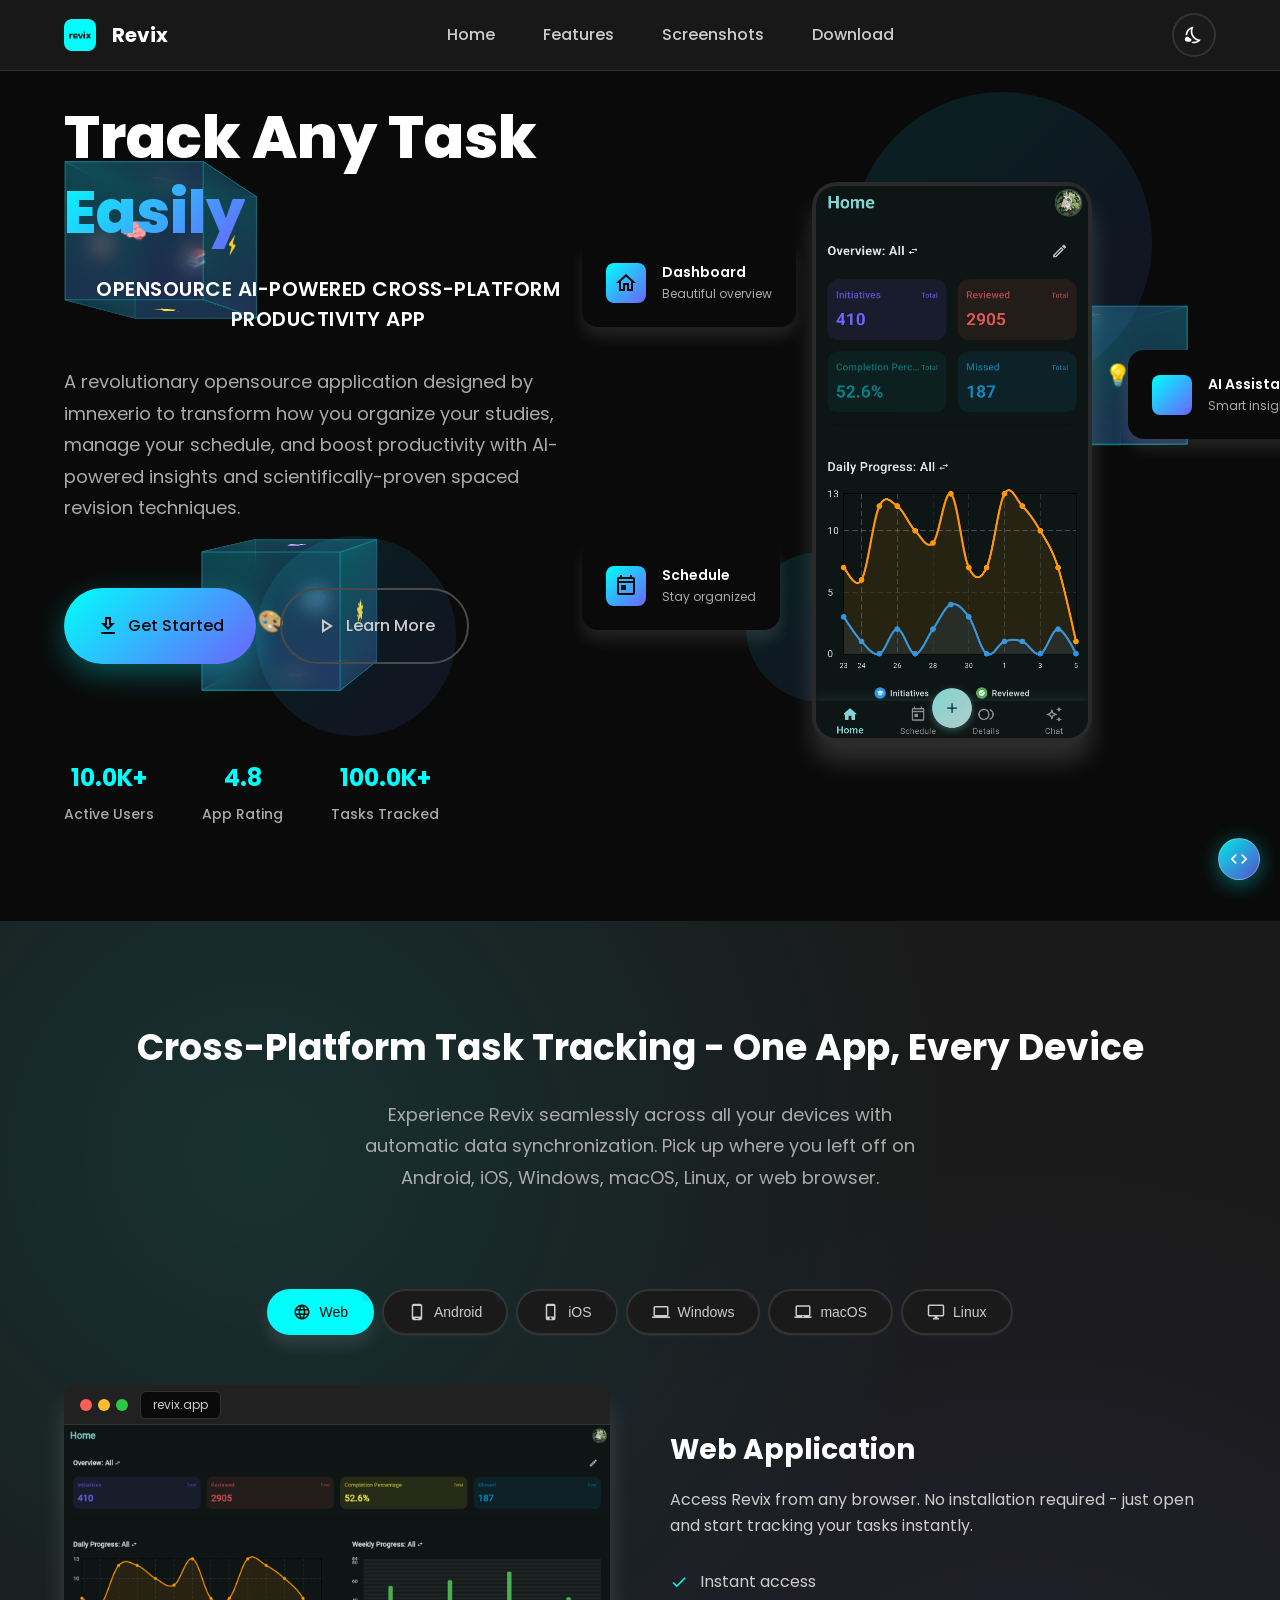
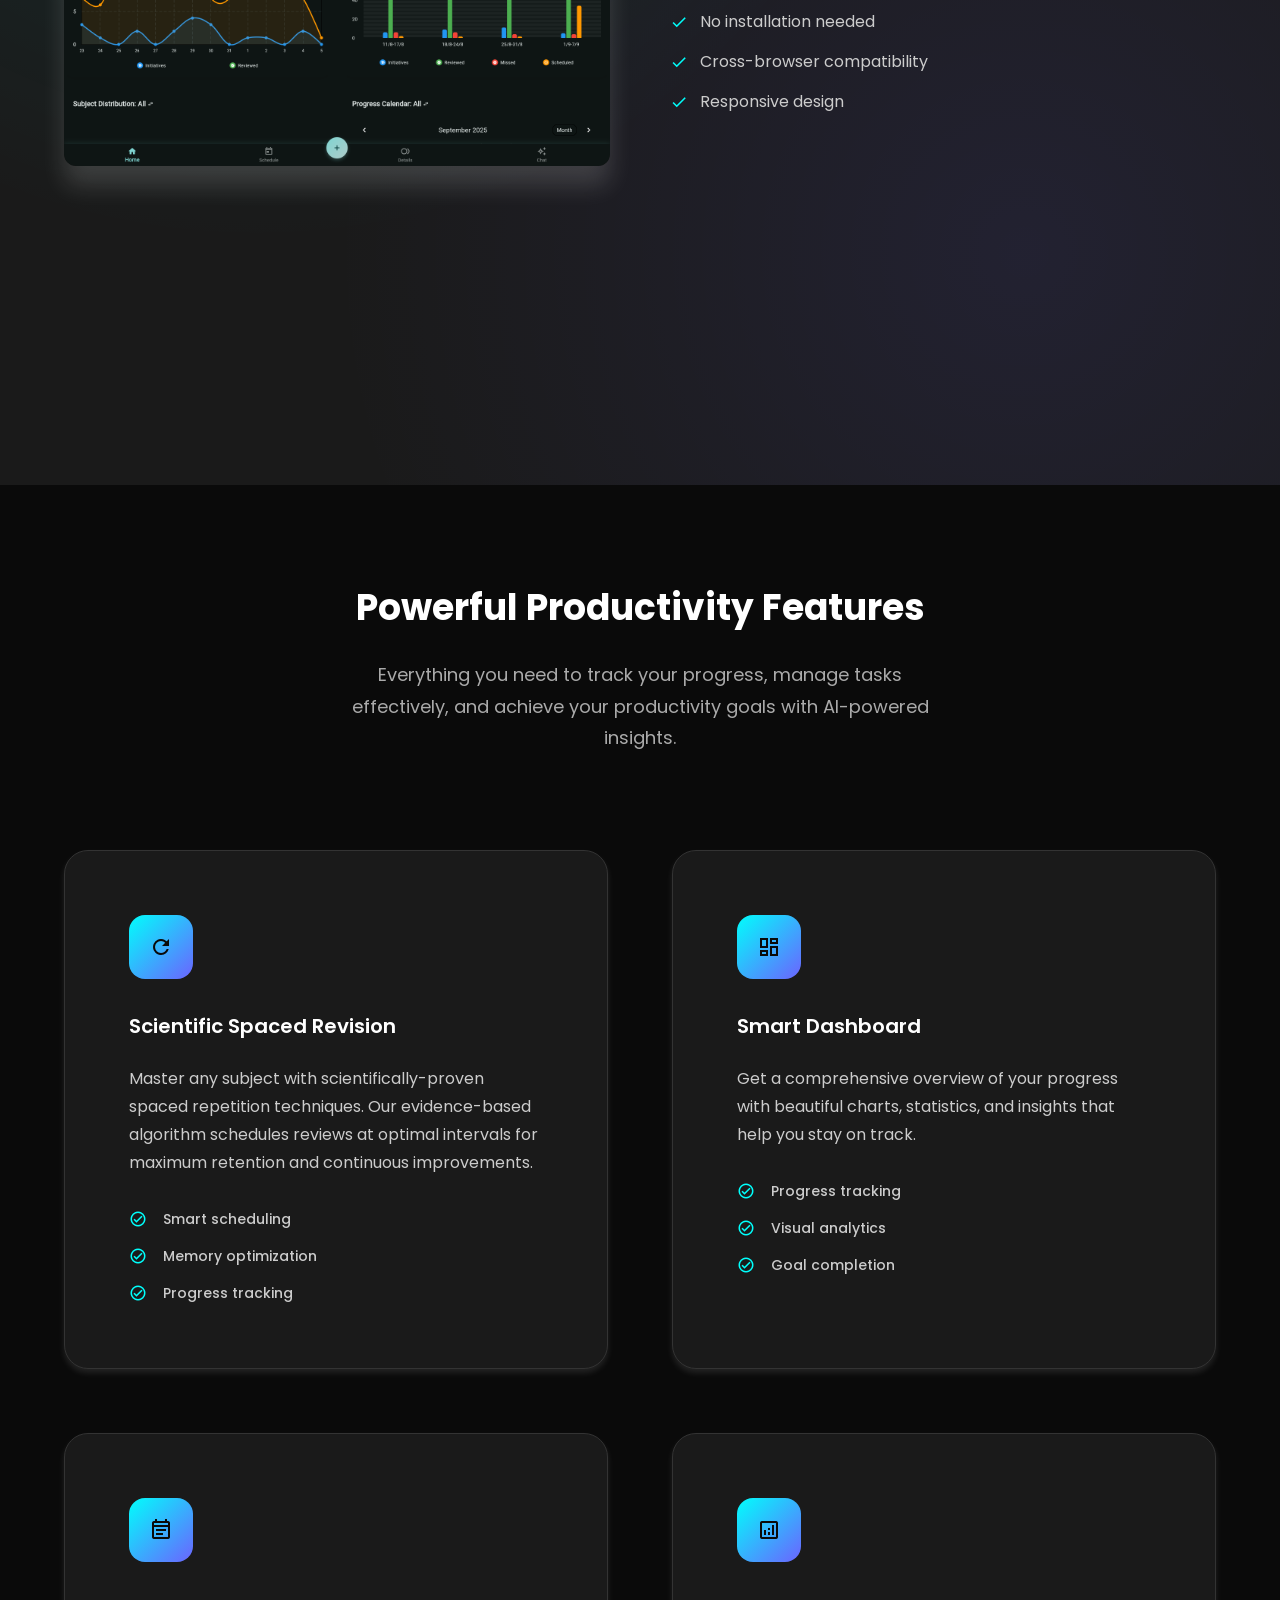
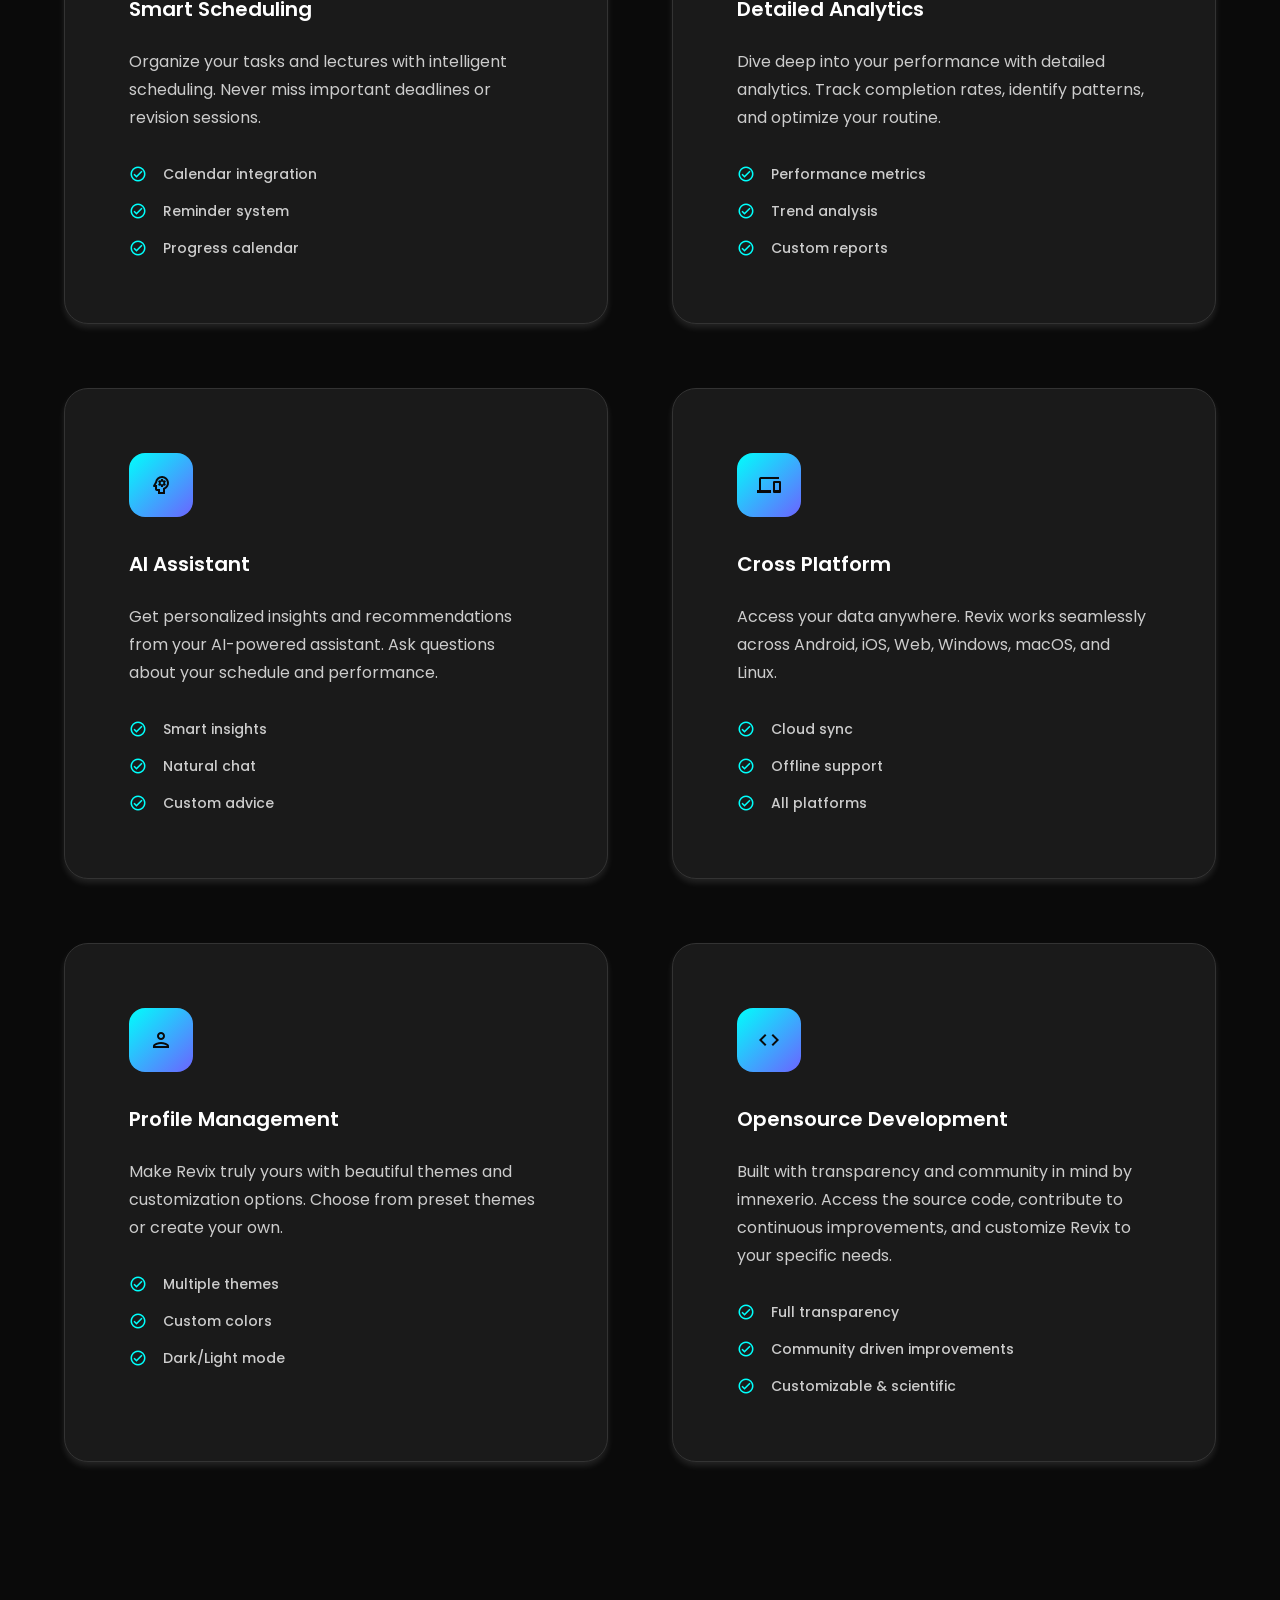
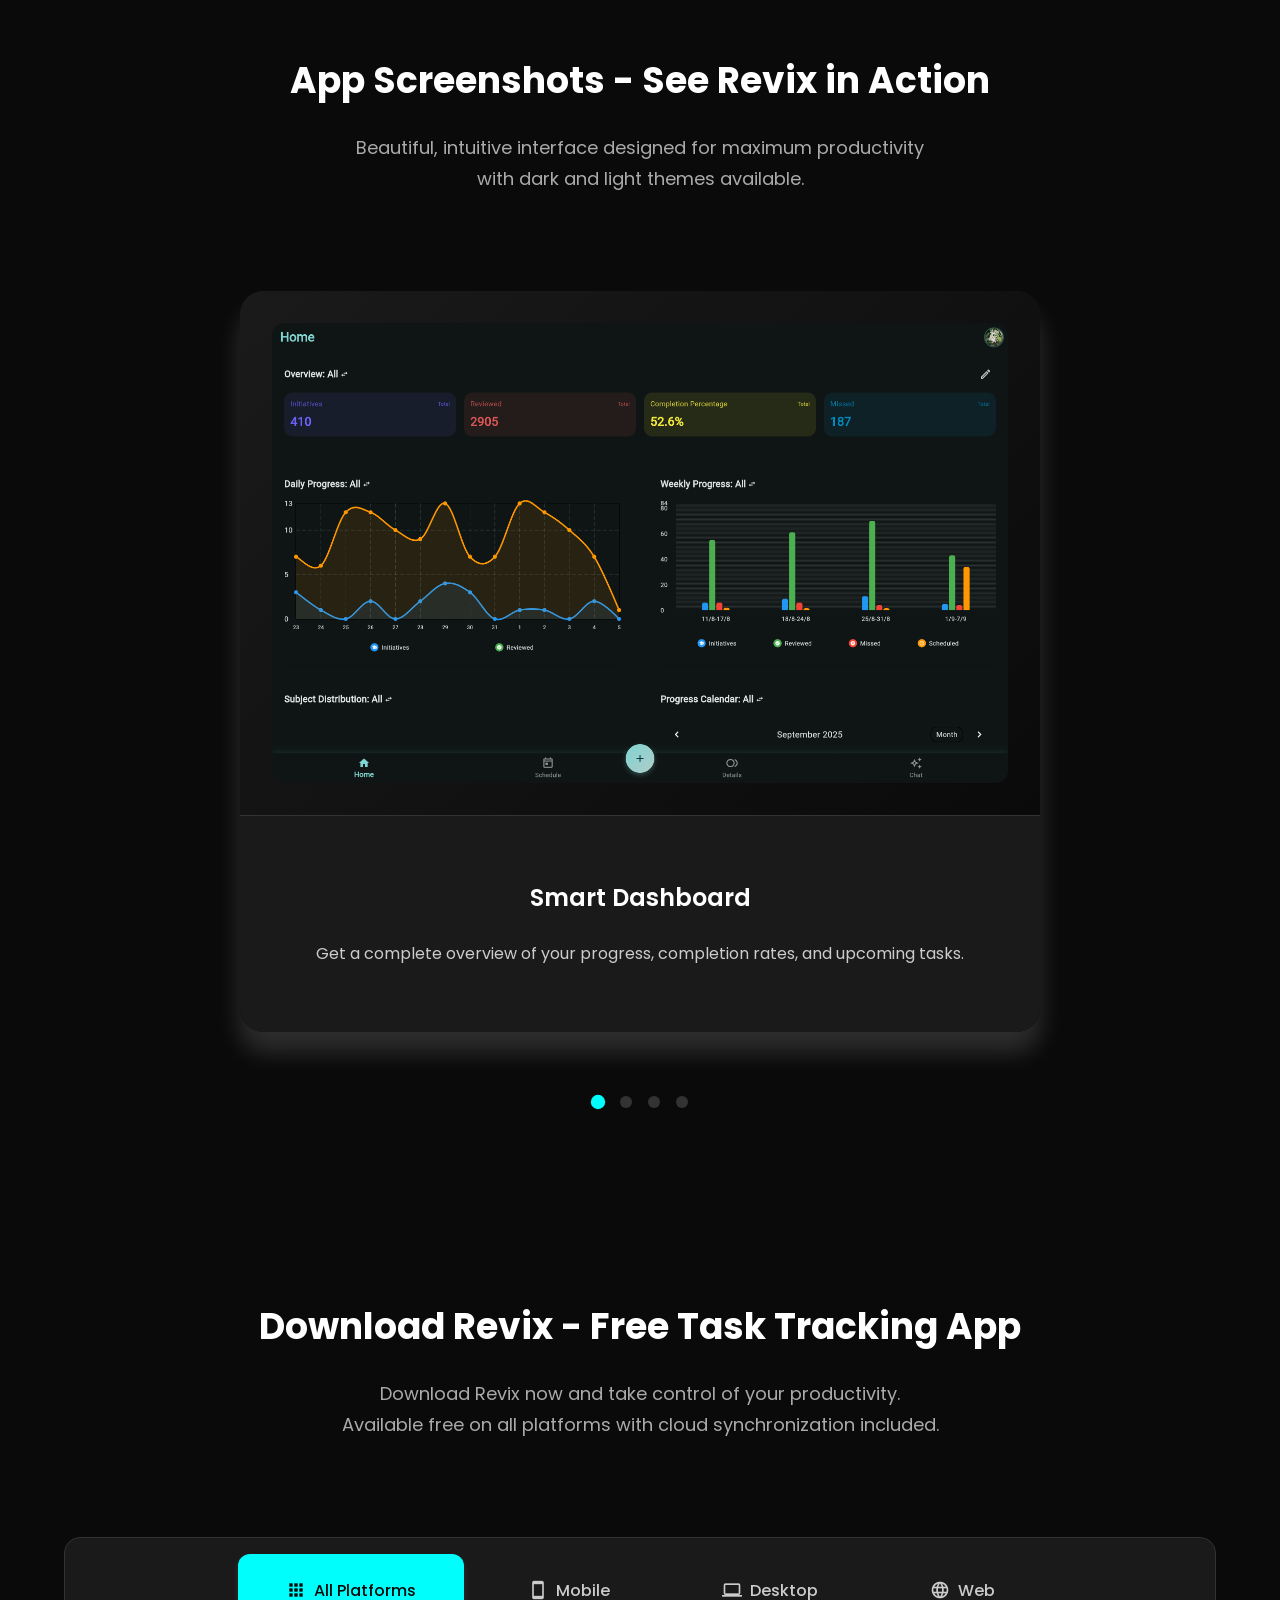
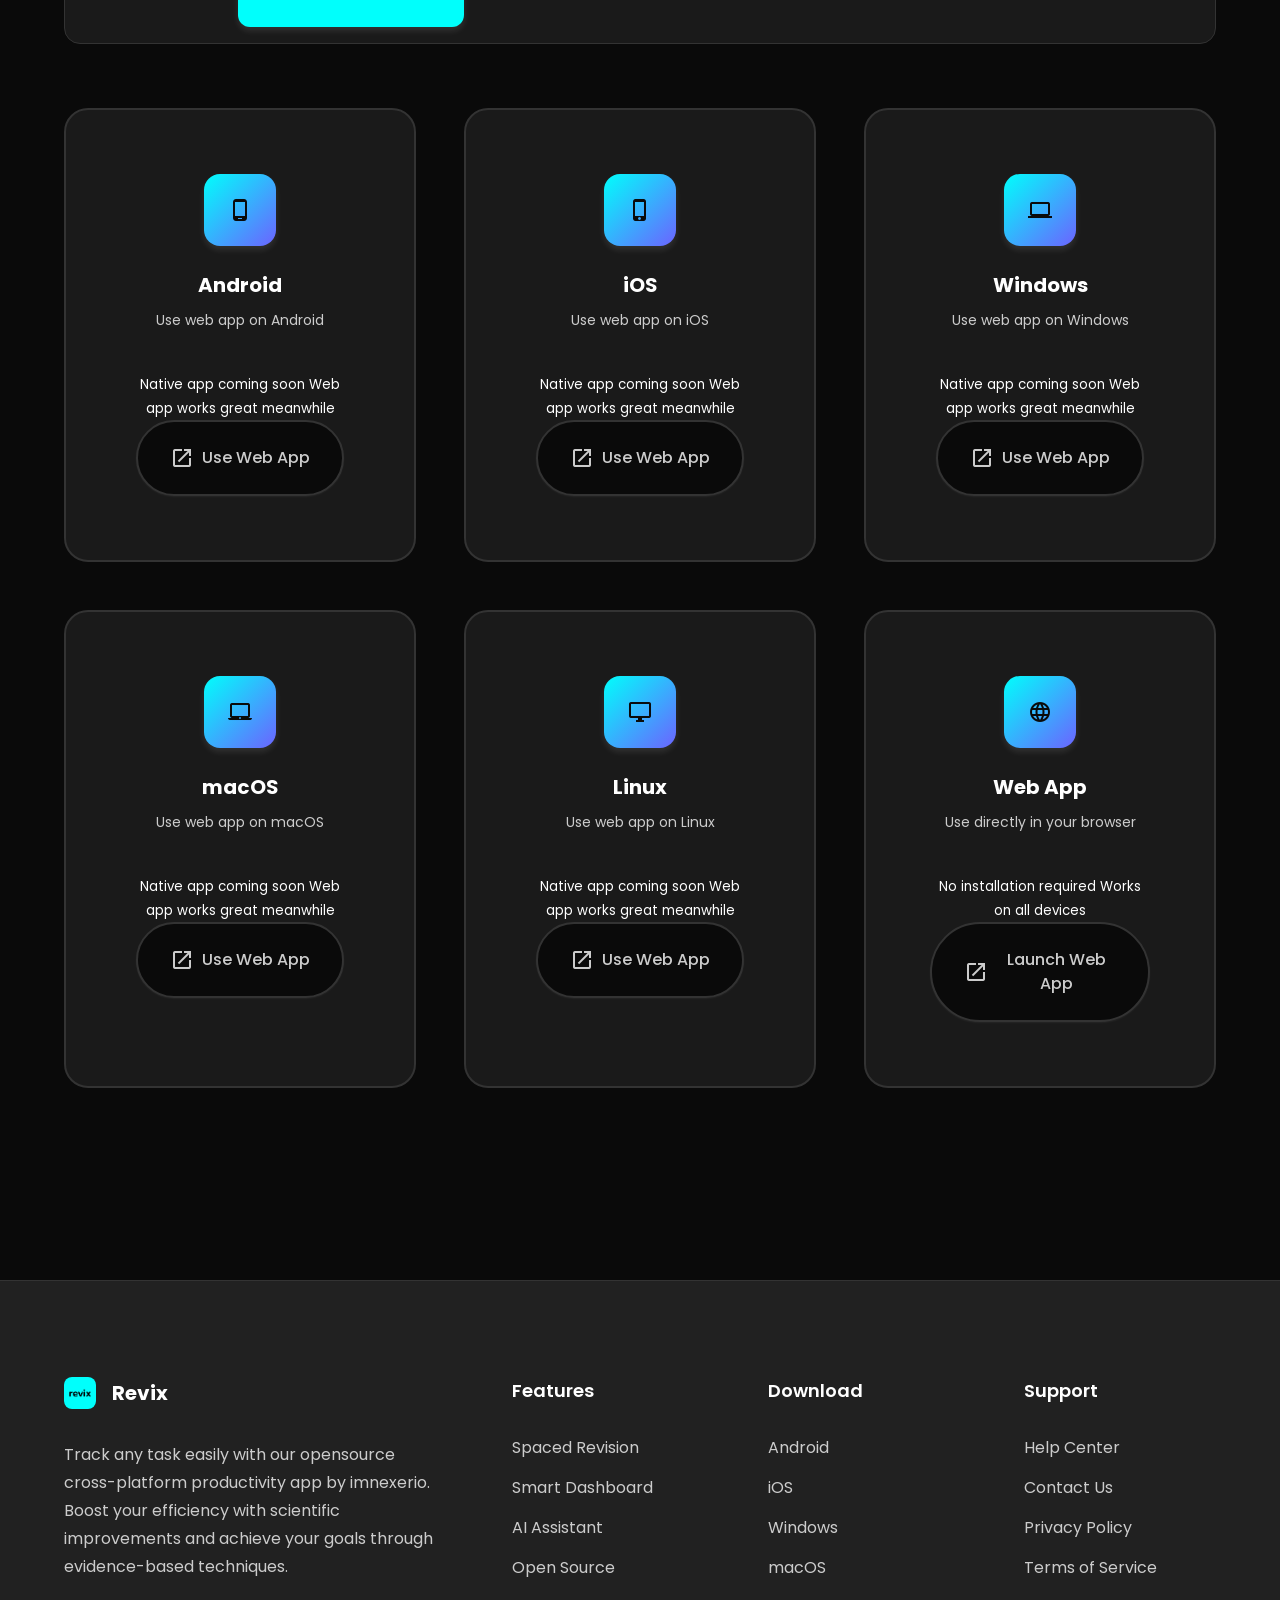
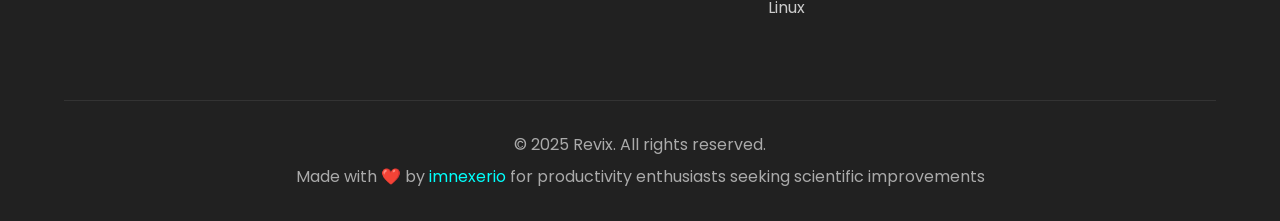
==== Marketing-Site/index.html @ 7c05eaa8 "adding Marketing site" ====
<!DOCTYPE html>
<html lang="en">
<head>
    <meta charset="UTF-8">
    <meta name="viewport" content="width=device-width, initial-scale=1.0">
    
    <!-- SEO Meta Tags -->
    <title>Revix - AI-Powered Task Tracking & Productivity App | Free Download</title>
    <meta name="description" content="Boost productivity with Revix - the ultimate opensource cross-platform task tracking app by imnexerio (Santosh). Features AI insights, scientific spaced revision, smart scheduling, and detailed analytics. Evidence-based improvements for enhanced learning and performance. Free download for Android, iOS, Windows, macOS & Linux.">
    <meta name="keywords" content="task tracker, productivity app, spaced repetition, AI assistant, study planner, schedule management, cross-platform, Android, iOS, Windows, macOS, Linux, free download, opensource, open source, imnexerio, santosh, improvements, scientific, evidence-based, research-backed, learning optimization, memory enhancement, study techniques, academic productivity, student tools, task organizer, habit tracker, goal tracking, performance analytics, data-driven insights">
    <meta name="author" content="imnexerio, Santosh">
    <meta name="robots" content="index, follow">
    <link rel="canonical" href="https://revix-website.web.app/">
    
    <!-- Open Graph / Facebook -->
    <meta property="og:type" content="website">
    <meta property="og:url" content="https://revix-website.web.app/">
    <meta property="og:title" content="Revix - Opensource AI-Powered Task Tracking by imnexerio">
    <meta property="og:description" content="Boost productivity with Revix - the ultimate opensource cross-platform task tracking app by Santosh (imnexerio). Features scientific spaced revision, AI insights, and evidence-based improvements for enhanced learning.">
    <meta property="og:image" content="https://revix-website.web.app/images/app-preview-light.png">
    <meta property="og:image:width" content="1200">
    <meta property="og:image:height" content="630">
    <meta property="og:site_name" content="Revix">
    
    <!-- Twitter -->
    <meta property="twitter:card" content="summary_large_image">
    <meta property="twitter:url" content="https://revix-website.web.app/">
    <meta property="twitter:title" content="Revix - Opensource AI-Powered Task Tracking by imnexerio">
    <meta property="twitter:description" content="Boost productivity with Revix - the ultimate opensource cross-platform task tracking app by Santosh (imnexerio). Features scientific spaced revision, AI insights, and evidence-based improvements for enhanced learning.">
    <meta property="twitter:image" content="https://revix-website.web.app/images/app-preview-light.png">
    <meta property="twitter:creator" content="@imnexerio">
    
    <!-- Additional SEO -->
    <meta name="theme-color" content="#6366f1">
    <meta name="application-name" content="Revix">
    <meta name="apple-mobile-web-app-title" content="Revix">
    <meta name="apple-mobile-web-app-capable" content="yes">
    <meta name="apple-mobile-web-app-status-bar-style" content="default">
    
    <!-- Structured Data (JSON-LD) -->
    <script type="application/ld+json">
    {
        "@context": "https://schema.org",
        "@type": "SoftwareApplication",
        "name": "Revix",
        "description": "Opensource AI-powered cross-platform task tracking and productivity app with scientific spaced revision, smart scheduling, and evidence-based improvements for enhanced learning and performance optimization.",
        "url": "https://revix-website.web.app/",
        "applicationCategory": "ProductivityApplication",
        "operatingSystem": ["Android", "iOS", "Windows", "macOS", "Linux", "Web"],
        "offers": {
            "@type": "Offer",
            "price": "0",
            "priceCurrency": "USD"
        },
        "creator": {
            "@type": "Person",
            "name": "Santosh (imnexerio)",
            "url": "https://github.com/imnexerio",
            "alternateName": ["imnexerio", "Santosh"]
        },
        "downloadUrl": "https://github.com/imnexerio/revix/releases",
        "codeRepository": "https://github.com/imnexerio/revix",
        "license": "https://github.com/imnexerio/revix/blob/main/LICENSE",
        "programmingLanguage": "Cross-platform",
        "featureList": [
            "Scientific Spaced Revision System",
            "AI-Powered Insights and Analytics", 
            "Smart Dashboard with Performance Tracking",
            "Intelligent Schedule Management",
            "Cross-Platform Synchronization",
            "Dark/Light Theme Support",
            "Detailed Performance Analytics",
            "Evidence-based Learning Improvements",
            "Research-backed Study Techniques",
            "Open Source Development"
        ],
        "screenshot": "https://revix-website.web.app/images/app-preview-light.png",
        "keywords": "opensource, task tracker, scientific spaced repetition, AI assistant, productivity improvements, evidence-based learning, imnexerio, santosh"
    }
    </script>
    
    <!-- Preload Critical Resources -->
    <link rel="preload" href="style.css" as="style">
    <link rel="preload" href="script.js" as="script">
    <link rel="preload" href="images/icon.png" as="image">
    <link rel="preload" href="images/app-preview-light.png" as="image">
    
    <!-- Fonts (Optimized) -->
    <link rel="preconnect" href="https://fonts.googleapis.com">
    <link rel="preconnect" href="https://fonts.gstatic.com" crossorigin>
    <link href="https://fonts.googleapis.com/css2?family=Poppins:wght@300;400;500;600;700;800&display=swap" rel="stylesheet">
    <link href="https://fonts.googleapis.com/icon?family=Material+Icons+Outlined&display=swap" rel="stylesheet">
    
    <!-- CSS -->
    <link rel="stylesheet" href="style.css">
    
    <!-- Favicons -->
    <link rel="icon" type="image/png" sizes="32x32" href="images/icon.png">
    <link rel="icon" type="image/png" sizes="16x16" href="images/icon.png">
    <link rel="apple-touch-icon" href="images/icon.png">
    <link rel="manifest" href="manifest.json">
</head>
<body>
    <!-- Navigation -->
    <nav class="navbar">
        <div class="nav-container">
            <div class="nav-logo">
                <img src="images/icon.png" alt="Revix App Logo - Task Tracking Software" class="logo-icon">
                <span class="logo-text">Revix</span>
            </div>
            
            <div class="nav-menu" id="nav-menu">
                <a href="#home" class="nav-link">Home</a>
                <a href="#features" class="nav-link">Features</a>
                <a href="#screenshots" class="nav-link">Screenshots</a>
                <a href="#download" class="nav-link">Download</a>
            </div>
            
            <div class="nav-actions">
                <button class="theme-toggle" id="theme-toggle" aria-label="Toggle theme">
                    <span class="material-icons-outlined theme-icon" id="theme-icon">wb_sunny</span>
                </button>
                
                <div class="nav-toggle" id="nav-toggle">
                    <span class="bar"></span>
                    <span class="bar"></span>
                    <span class="bar"></span>
                </div>
            </div>
        </div>
    </nav>

    <!-- 3D Animated Background -->
    <div class="animated-3d-background" id="animated-bg">
        <!-- 3D elements will be dynamically generated -->
    </div>

    <!-- Hero Section -->
    <section id="home" class="hero">
        <div class="hero-container">
            <div class="hero-content">
                <h1 class="hero-title">
                    Track Any Task 
                    <span class="gradient-text">Easily</span>
                </h1>
                <h2 class="hero-subtitle">Opensource AI-Powered Cross-Platform Productivity App</h2>
                <p class="hero-description">
                    A revolutionary opensource application designed by imnexerio to transform how you organize your studies,
                    manage your schedule, and boost productivity with AI-powered insights and scientifically-proven spaced revision techniques.
                </p>
                
                <div class="hero-buttons">
                    <a href="#download" class="btn btn-primary">
                        <span class="material-icons-outlined">download</span>
                        Get Started
                    </a>
                    <a href="#features" class="btn btn-secondary">
                        <span class="material-icons-outlined">play_arrow</span>
                        Learn More
                    </a>
                </div>
                
                <div class="hero-stats">
                    <div class="stat">
                        <div class="stat-number">10K+</div>
                        <div class="stat-label">Active Users</div>
                    </div>
                    <div class="stat">
                        <div class="stat-number">4.8</div>
                        <div class="stat-label">App Rating</div>
                    </div>
                    <div class="stat">
                        <div class="stat-number">100K+</div>
                        <div class="stat-label">Tasks Tracked</div>
                    </div>
                </div>
            </div>
            
            <div class="hero-image">
                <div class="phone-mockup">
                    <div class="screen">
                        <img src="images/app-preview-light.png" alt="Revix App Interface Light Theme - Task Dashboard Preview" class="app-preview light-screenshot">
                        <img src="images/app-preview-dark.png" alt="Revix App Interface Dark Theme - Task Dashboard Preview" class="app-preview dark-screenshot">
                    </div>
                </div>
                
                <!-- Floating Elements -->
                <div class="floating-card card-1">
                    <div class="card-icon">
                        <span class="material-icons-outlined">home</span>
                    </div>
                    <div class="card-content">
                        <h4>Dashboard</h4>
                        <p>Beautiful overview</p>
                    </div>
                </div>
                
                <div class="floating-card card-2">
                    <div class="card-icon">
                        <span class="material-icons-outlined">auto_awesome</span>
                    </div>
                    <div class="card-content">
                        <h4>AI Assistant</h4>
                        <p>Smart insights</p>
                    </div>
                </div>
                
                <div class="floating-card card-3">
                    <div class="card-icon">
                        <span class="material-icons-outlined">today</span>
                    </div>
                    <div class="card-content">
                        <h4>Schedule</h4>
                        <p>Stay organized</p>
                    </div>
                </div>
            </div>
        </div>
        
        <!-- Animated Background -->
        <div class="hero-bg">
            <div class="bg-shape shape-1"></div>
            <div class="bg-shape shape-2"></div>
            <div class="bg-shape shape-3"></div>
        </div>
    </section>

    <!-- Cross Platform Showcase Section -->
    <section id="platforms" class="platforms">
        <div class="container">
            <div class="section-header">
                <h2 class="section-title">Cross-Platform Task Tracking - One App, Every Device</h2>
                <p class="section-description">
                    Experience Revix seamlessly across all your devices with automatic data synchronization. 
                    Pick up where you left off on Android, iOS, Windows, macOS, Linux, or web browser.
                </p>
            </div>
            
            <div class="platform-showcase">
                <div class="platform-tabs">
                    <button class="tab-btn active" data-platform="web">
                        <span class="material-icons-outlined">language</span>
                        Web
                    </button>
                    <button class="tab-btn" data-platform="android">
                        <span class="material-icons-outlined">phone_android</span>
                        Android
                    </button>
                    <button class="tab-btn" data-platform="ios">
                        <span class="material-icons-outlined">phone_iphone</span>
                        iOS
                    </button>
                    <button class="tab-btn" data-platform="windows">
                        <span class="material-icons-outlined">computer</span>
                        Windows
                    </button>
                    <button class="tab-btn" data-platform="macos">
                        <span class="material-icons-outlined">laptop_mac</span>
                        macOS
                    </button>
                    <button class="tab-btn" data-platform="linux">
                        <span class="material-icons-outlined">desktop_windows</span>
                        Linux
                    </button>
                </div>
                
                <div class="platform-content">
                    <!-- Web Platform -->
                    <div class="platform-view active" id="web-view">
                        <div class="platform-screenshots">
                            <div class="screenshot-container">
                                <div class="screenshot-frame web-frame">
                                    <div class="browser-bar">
                                        <div class="browser-dots">
                                            <span></span>
                                            <span></span>
                                            <span></span>
                                        </div>
                                        <div class="browser-url">revix.app</div>
                                    </div>
                                    <img src="images/screenshot-home-light.png" alt="Revix Web Light Theme" class="platform-screenshot light-screenshot">
                                    <img src="images/screenshot-home-dark.png" alt="Revix Web Dark Theme" class="platform-screenshot dark-screenshot">
                                </div>
                            </div>
                            <div class="platform-info">
                                <h3>Web Application</h3>
                                <p>Access Revix from any browser. No installation required - just open and start tracking your tasks instantly.</p>
                                <ul class="platform-features">
                                    <li><span class="material-icons-outlined">check</span>Instant access</li>
                                    <li><span class="material-icons-outlined">check</span>No installation needed</li>
                                    <li><span class="material-icons-outlined">check</span>Cross-browser compatibility</li>
                                    <li><span class="material-icons-outlined">check</span>Responsive design</li>
                                </ul>
                            </div>
                        </div>
                    </div>
                    
                    <!-- Android Platform -->
                    <div class="platform-view" id="android-view">
                        <div class="platform-screenshots">
                            <div class="screenshot-container">
                                <div class="screenshot-frame mobile-frame">
                                    <img src="images/app-preview-light.png" alt="Revix Android Light Theme" class="platform-screenshot light-screenshot">
                                    <img src="images/app-preview-dark.png" alt="Revix Android Dark Theme" class="platform-screenshot dark-screenshot">
                                </div>
                            </div>
                            <div class="platform-info">
                                <h3>Android Native</h3>
                                <p>Optimized for Android devices with Material Design 3. Includes widgets, notifications, and deep system integration.</p>
                                <ul class="platform-features">
                                    <li><span class="material-icons-outlined">check</span>Material Design 3</li>
                                    <li><span class="material-icons-outlined">check</span>Home screen widgets</li>
                                    <li><span class="material-icons-outlined">check</span>Push notifications</li>
                                    <li><span class="material-icons-outlined">check</span>Offline support</li>
                                </ul>
                            </div>
                        </div>
                    </div>
                    
                    <!-- iOS Platform -->
                    <div class="platform-view" id="ios-view">
                        <div class="platform-screenshots">
                            <div class="screenshot-container">
                                <div class="screenshot-frame mobile-frame ios-frame">
                                    <img src="images/app-preview-light.png" alt="Revix iOS Light Theme" class="platform-screenshot light-screenshot">
                                    <img src="images/app-preview-dark.png" alt="Revix iOS Dark Theme" class="platform-screenshot dark-screenshot">
                                </div>
                            </div>
                            <div class="platform-info">
                                <h3>iOS Native</h3>
                                <p>Beautiful iOS experience with Cupertino design. Includes Siri shortcuts, widgets, and seamless iCloud integration.</p>
                                <ul class="platform-features">
                                    <li><span class="material-icons-outlined">check</span>iOS design guidelines</li>
                                    <li><span class="material-icons-outlined">check</span>Siri shortcuts</li>
                                    <li><span class="material-icons-outlined">check</span>iOS widgets</li>
                                    <li><span class="material-icons-outlined">check</span>iCloud sync</li>
                                </ul>
                            </div>
                        </div>
                    </div>
                    
                    <!-- Windows Platform -->
                    <div class="platform-view" id="windows-view">
                        <div class="platform-screenshots">
                            <div class="screenshot-container">
                                <div class="screenshot-frame desktop-frame">
                                    <div class="window-bar">
                                        <div class="window-controls">
                                            <span></span>
                                            <span></span>
                                            <span></span>
                                        </div>
                                        <div class="window-title">Revix</div>
                                    </div>
                                    <img src="images/screenshot-home-light.png" alt="Revix Windows Light Theme" class="platform-screenshot light-screenshot">
                                    <img src="images/screenshot-home-dark.png" alt="Revix Windows Dark Theme" class="platform-screenshot dark-screenshot">
                                </div>
                            </div>
                            <div class="platform-info">
                                <h3>Windows Desktop</h3>
                                <p>Full-featured desktop experience for Windows 10/11. Includes system tray, notifications, and keyboard shortcuts.</p>
                                <ul class="platform-features">
                                    <li><span class="material-icons-outlined">check</span>Native Windows UI</li>
                                    <li><span class="material-icons-outlined">check</span>System tray integration</li>
                                    <li><span class="material-icons-outlined">check</span>Keyboard shortcuts</li>
                                    <li><span class="material-icons-outlined">check</span>Windows notifications</li>
                                </ul>
                            </div>
                        </div>
                    </div>
                    
                    <!-- macOS Platform -->
                    <div class="platform-view" id="macos-view">
                        <div class="platform-screenshots">
                            <div class="screenshot-container">
                                <div class="screenshot-frame desktop-frame macos-frame">
                                    <div class="browser-bar">
                                        <div class="browser-dots">
                                            <span></span>
                                            <span></span>
                                            <span></span>
                                        </div>
                                        <div class="window-title">Revix</div>
                                    </div>
                                    <img src="images/screenshot-home-light.png" alt="Revix macOS Light Theme" class="platform-screenshot light-screenshot">
                                    <img src="images/screenshot-home-dark.png" alt="Revix macOS Dark Theme" class="platform-screenshot dark-screenshot">
                                </div>
                            </div>
                            <div class="platform-info">
                                <h3>macOS Native</h3>
                                <p>Beautiful macOS experience with native design. Includes menu bar integration, Spotlight search, and Touch Bar support.</p>
                                <ul class="platform-features">
                                    <li><span class="material-icons-outlined">check</span>Native macOS design</li>
                                    <li><span class="material-icons-outlined">check</span>Menu bar integration</li>
                                    <li><span class="material-icons-outlined">check</span>Spotlight search</li>
                                    <li><span class="material-icons-outlined">check</span>Touch Bar support</li>
                                </ul>
                            </div>
                        </div>
                    </div>
                    
                    <!-- Linux Platform -->
                    <div class="platform-view" id="linux-view">
                        <div class="platform-screenshots">
                            <div class="screenshot-container">
                                <div class="screenshot-frame desktop-frame linux-frame">
                                    <div class="window-bar">
                                        <div class="window-title">Revix</div>
                                        <div class="window-controls linux-controls">
                                            <span></span>
                                            <span></span>
                                            <span></span>
                                        </div>
                                    </div>
                                    <img src="images/screenshot-home-light.png" alt="Revix Linux Light Theme" class="platform-screenshot light-screenshot">
                                    <img src="images/screenshot-home-dark.png" alt="Revix Linux Dark Theme" class="platform-screenshot dark-screenshot">
                                </div>
                            </div>
                            <div class="platform-info">
                                <h3>Linux Desktop</h3>
                                <p>Native Linux experience that works across all major distributions. Follows desktop environment guidelines and supports system theming.</p>
                                <ul class="platform-features">
                                    <li><span class="material-icons-outlined">check</span>Multi-distro support</li>
                                    <li><span class="material-icons-outlined">check</span>System theme integration</li>
                                    <li><span class="material-icons-outlined">check</span>Desktop notifications</li>
                                    <li><span class="material-icons-outlined">check</span>AppImage package</li>
                                </ul>
                            </div>
                        </div>
                    </div>
                </div>
            </div>
        </div>
    </section>

    <!-- Features Section -->
    <section id="features" class="features">
        <div class="container">
            <div class="section-header">
                <h2 class="section-title">Powerful Productivity Features</h2>
                <p class="section-description">
                    Everything you need to track your progress, manage tasks effectively, and achieve your productivity goals with AI-powered insights.
                </p>
            </div>
            
            <div class="features-grid">
                <!-- Spaced Revision Feature -->
                <div class="feature-card">
                    <div class="feature-icon">
                        <span class="material-icons-outlined">refresh</span>
                    </div>
                    <h3 class="feature-title">Scientific Spaced Revision</h3>
                    <p class="feature-description">
                        Master any subject with scientifically-proven spaced repetition techniques. 
                        Our evidence-based algorithm schedules reviews at optimal intervals for maximum retention and continuous improvements.
                    </p>
                    <div class="feature-highlights">
                        <div class="highlight">
                            <span class="material-icons-outlined">check_circle</span>
                            Smart scheduling
                        </div>
                        <div class="highlight">
                            <span class="material-icons-outlined">check_circle</span>
                            Memory optimization
                        </div>
                        <div class="highlight">
                            <span class="material-icons-outlined">check_circle</span>
                            Progress tracking
                        </div>
                    </div>
                </div>
                
                <!-- Dashboard Feature -->
                <div class="feature-card">
                    <div class="feature-icon">
                        <span class="material-icons-outlined">dashboard</span>
                    </div>
                    <h3 class="feature-title">Smart Dashboard</h3>
                    <p class="feature-description">
                        Get a comprehensive overview of your progress with beautiful charts, 
                        statistics, and insights that help you stay on track.
                    </p>
                    <div class="feature-highlights">
                        <div class="highlight">
                            <span class="material-icons-outlined">check_circle</span>
                            Progress tracking
                        </div>
                        <div class="highlight">
                            <span class="material-icons-outlined">check_circle</span>
                            Visual analytics
                        </div>
                        <div class="highlight">
                            <span class="material-icons-outlined">check_circle</span>
                            Goal completion
                        </div>
                    </div>
                </div>
                
                <!-- Schedule Feature -->
                <div class="feature-card">
                    <div class="feature-icon">
                        <span class="material-icons-outlined">event_note</span>
                    </div>
                    <h3 class="feature-title">Smart Scheduling</h3>
                    <p class="feature-description">
                        Organize your tasks and lectures with intelligent scheduling. 
                        Never miss important deadlines or revision sessions.
                    </p>
                    <div class="feature-highlights">
                        <div class="highlight">
                            <span class="material-icons-outlined">check_circle</span>
                            Calendar integration
                        </div>
                        <div class="highlight">
                            <span class="material-icons-outlined">check_circle</span>
                            Reminder system
                        </div>
                        <div class="highlight">
                            <span class="material-icons-outlined">check_circle</span>
                            Progress calendar
                        </div>
                    </div>
                </div>
                
                <!-- Analytics Feature -->
                <div class="feature-card">
                    <div class="feature-icon">
                        <span class="material-icons-outlined">analytics</span>
                    </div>
                    <h3 class="feature-title">Detailed Analytics</h3>
                    <p class="feature-description">
                        Dive deep into your performance with detailed analytics. 
                        Track completion rates, identify patterns, and optimize your routine.
                    </p>
                    <div class="feature-highlights">
                        <div class="highlight">
                            <span class="material-icons-outlined">check_circle</span>
                            Performance metrics
                        </div>
                        <div class="highlight">
                            <span class="material-icons-outlined">check_circle</span>
                            Trend analysis
                        </div>
                        <div class="highlight">
                            <span class="material-icons-outlined">check_circle</span>
                            Custom reports
                        </div>
                    </div>
                </div>
                
                <!-- AI Assistant Feature -->
                <div class="feature-card">
                    <div class="feature-icon">
                        <span class="material-icons-outlined">psychology</span>
                    </div>
                    <h3 class="feature-title">AI Assistant</h3>
                    <p class="feature-description">
                        Get personalized insights and recommendations from your AI-powered 
                        assistant. Ask questions about your schedule and performance.
                    </p>
                    <div class="feature-highlights">
                        <div class="highlight">
                            <span class="material-icons-outlined">check_circle</span>
                            Smart insights
                        </div>
                        <div class="highlight">
                            <span class="material-icons-outlined">check_circle</span>
                            Natural chat
                        </div>
                        <div class="highlight">
                            <span class="material-icons-outlined">check_circle</span>
                            Custom advice
                        </div>
                    </div>
                </div>
                
                <!-- Cross Platform Feature -->
                <div class="feature-card">
                    <div class="feature-icon">
                        <span class="material-icons-outlined">devices</span>
                    </div>
                    <h3 class="feature-title">Cross Platform</h3>
                    <p class="feature-description">
                        Access your data anywhere. Revix works seamlessly across 
                        Android, iOS, Web, Windows, macOS, and Linux.
                    </p>
                    <div class="feature-highlights">
                        <div class="highlight">
                            <span class="material-icons-outlined">check_circle</span>
                            Cloud sync
                        </div>
                        <div class="highlight">
                            <span class="material-icons-outlined">check_circle</span>
                            Offline support
                        </div>
                        <div class="highlight">
                            <span class="material-icons-outlined">check_circle</span>
                            All platforms
                        </div>
                    </div>
                </div>
                
                <!-- Customization Feature -->
                <div class="feature-card">
                    <div class="feature-icon">
                        <span class="material-icons-outlined">person</span>
                    </div>
                    <h3 class="feature-title">Profile Management</h3>
                    <p class="feature-description">
                        Make Revix truly yours with beautiful themes and customization options. 
                        Choose from preset themes or create your own.
                    </p>
                    <div class="feature-highlights">
                        <div class="highlight">
                            <span class="material-icons-outlined">check_circle</span>
                            Multiple themes
                        </div>
                        <div class="highlight">
                            <span class="material-icons-outlined">check_circle</span>
                            Custom colors
                        </div>
                        <div class="highlight">
                            <span class="material-icons-outlined">check_circle</span>
                            Dark/Light mode
                        </div>
                    </div>
                </div>
                
                <!-- Opensource Feature -->
                <div class="feature-card">
                    <div class="feature-icon">
                        <span class="material-icons-outlined">code</span>
                    </div>
                    <h3 class="feature-title">Opensource Development</h3>
                    <p class="feature-description">
                        Built with transparency and community in mind by imnexerio. Access the source code,
                        contribute to continuous improvements, and customize Revix to your specific needs.
                    </p>
                    <div class="feature-highlights">
                        <div class="highlight">
                            <span class="material-icons-outlined">check_circle</span>
                            Full transparency
                        </div>
                        <div class="highlight">
                            <span class="material-icons-outlined">check_circle</span>
                            Community driven improvements
                        </div>
                        <div class="highlight">
                            <span class="material-icons-outlined">check_circle</span>
                            Customizable & scientific
                        </div>
                    </div>
                </div>
            </div>
        </div>
    </section>

    <!-- Screenshots Section -->
    <section id="screenshots" class="screenshots">
        <div class="container">
            <div class="section-header">
                <h2 class="section-title">App Screenshots - See Revix in Action</h2>
                <p class="section-description">
                    Beautiful, intuitive interface designed for maximum productivity with dark and light themes available.
                </p>
            </div>
            
            <div class="screenshots-carousel">
                <div class="screenshot-item active">
                    <div class="screenshot-image">
                        <img src="images/screenshot-home-light.png" alt="Home Dashboard Light" class="carousel-screenshot light-screenshot">
                        <img src="images/screenshot-home-dark.png" alt="Home Dashboard Dark" class="carousel-screenshot dark-screenshot">
                    </div>
                    <div class="screenshot-info">
                        <h3>Smart Dashboard</h3>
                        <p>Get a complete overview of your progress, completion rates, and upcoming tasks.</p>
                    </div>
                </div>
                
                <div class="screenshot-item">
                    <div class="screenshot-image">
                        <img src="images/screenshot-schedule-light.png" alt="Schedule View Light" class="carousel-screenshot light-screenshot">
                        <img src="images/screenshot-schedule-dark.png" alt="Schedule View Dark" class="carousel-screenshot dark-screenshot">
                    </div>
                    <div class="screenshot-info">
                        <h3>Schedule Management</h3>
                        <p>Organize your lectures, revision sessions, and track your daily progress.</p>
                    </div>
                </div>
                
                <div class="screenshot-item">
                    <div class="screenshot-image">
                        <img src="images/screenshot-analytics-light.png" alt="Analytics View Light" class="carousel-screenshot light-screenshot">
                        <img src="images/screenshot-analytics-dark.png" alt="Analytics View Dark" class="carousel-screenshot dark-screenshot">
                    </div>
                    <div class="screenshot-info">
                        <h3>Detailed Analytics</h3>
                        <p>Dive deep into your performance with charts, graphs, and detailed insights.</p>
                    </div>
                </div>
                
                <div class="screenshot-item">
                    <div class="screenshot-image">
                        <img src="images/screenshot-ai-light.png" alt="AI Assistant Light" class="carousel-screenshot light-screenshot">
                        <img src="images/screenshot-ai-dark.png" alt="AI Assistant Dark" class="carousel-screenshot dark-screenshot">
                    </div>
                    <div class="screenshot-info">
                        <h3>AI Assistant</h3>
                        <p>Chat with your AI assistant to get insights and recommendations about your schedule.</p>
                    </div>
                </div>
            </div>
            
            <div class="screenshot-nav">
                <button class="nav-dot active" data-slide="0"></button>
                <button class="nav-dot" data-slide="1"></button>
                <button class="nav-dot" data-slide="2"></button>
                <button class="nav-dot" data-slide="3"></button>
            </div>
        </div>
    </section>

    <!-- Download Section -->
    <section id="download" class="download">
        <div class="container">
            <div class="section-header">
                <h2 class="section-title">Download Revix - Free Task Tracking App</h2>
                <p class="section-description">
                    Download Revix now and take control of your productivity. 
                    Available free on all platforms with cloud synchronization included.
                </p>
            </div>
            
            <!-- OS Detection Hero -->
            <div class="download-hero" id="download-hero" style="display: none;">
                <div class="hero-badge">Recommended for You</div>
                <div class="hero-platform-icon">
                    <span class="material-icons-outlined" id="hero-icon">computer</span>
                </div>
                <h3 id="hero-title">Download for Windows</h3>
                <div class="hero-meta">
                    <span class="hero-version" id="hero-version">v1.2.7</span>
                    <span class="hero-separator">•</span>
                    <span class="hero-size" id="hero-size">181 MB</span>
                </div>
                <a href="#" class="btn btn-primary btn-large" id="hero-download-btn">
                    <span class="material-icons-outlined">download</span>
                    Download Now
                </a>
                <p class="hero-hint">Or choose another platform below</p>
            </div>
            
            <div class="download-content">
                <!-- Tab Navigation -->
                <div class="download-tabs">
                    <button class="download-tab-btn active" data-category="all">
                        <span class="material-icons-outlined">apps</span>
                        All Platforms
                    </button>
                    <button class="download-tab-btn" data-category="mobile">
                        <span class="material-icons-outlined">smartphone</span>
                        Mobile
                    </button>
                    <button class="download-tab-btn" data-category="desktop">
                        <span class="material-icons-outlined">computer</span>
                        Desktop
                    </button>
                    <button class="download-tab-btn" data-category="web">
                        <span class="material-icons-outlined">language</span>
                        Web
                    </button>
                </div>
                
                <div class="download-grid" id="download-grid">
                    <!-- Download options will be dynamically populated -->
                    <div class="loading-downloads">
                        <span class="material-icons-outlined">download</span>
                        <p>Loading latest releases...</p>
                    </div>
                </div>
            </div>
        </div>
    </section>

    <!-- Footer -->
    <footer class="footer">
        <div class="container">
            <div class="footer-content">
                <div class="footer-section">
                    <div class="footer-logo">
                        <img src="images/icon.png" alt="Revix" class="logo-icon">
                        <span class="logo-text">Revix</span>
                    </div>
                    <p class="footer-description">
                        Track any task easily with our opensource cross-platform productivity app by imnexerio.
                        Boost your efficiency with scientific improvements and achieve your goals through evidence-based techniques.
                    </p>
                </div>
                
                <div class="footer-section">
                    <h3>Features</h3>
                    <ul>
                        <li><a href="#features">Spaced Revision</a></li>
                        <li><a href="#features">Smart Dashboard</a></li>
                        <li><a href="#features">AI Assistant</a></li>
                        <li><a href="#features">Open Source</a></li>
                    </ul>
                </div>
                
                <div class="footer-section">
                    <h3>Download</h3>
                    <ul>
                        <li><a href="#download">Android</a></li>
                        <li><a href="#download">iOS</a></li>
                        <li><a href="#download">Windows</a></li>
                        <li><a href="#download">macOS</a></li>
                        <li><a href="#download">Linux</a></li>
                    </ul>
                </div>
                
                <div class="footer-section">
                    <h3>Support</h3>
                    <ul>
                        <li><a href="#" onclick="showComingSoon('Help Center')">Help Center</a></li>
                        <li><a href="#" onclick="showComingSoon('Contact')">Contact Us</a></li>
                        <li><a href="#" onclick="showComingSoon('Privacy')">Privacy Policy</a></li>
                        <li><a href="#" onclick="showComingSoon('Terms')">Terms of Service</a></li>
                    </ul>
                </div>
            </div>
            
            <div class="footer-bottom">
                <p>&copy; 2025 Revix. All rights reserved.</p>
                <p>Made with ❤️ by <a href="https://github.com/imnexerio" target="_blank">imnexerio</a> for productivity enthusiasts seeking scientific improvements</p>
            </div>
        </div>
    </footer>

    <!-- Coming Soon Modal -->
    <div id="comingSoonModal" class="modal">
        <div class="modal-content">
            <span class="close">&times;</span>
            <div class="modal-icon">
                <span class="material-icons-outlined">upcoming</span>
            </div>
            <h3>Coming Soon!</h3>
            <p id="modalMessage">This feature is coming soon. Stay tuned for updates!</p>
            <button class="btn btn-primary" onclick="closeModal()">Got It</button>
        </div>
    </div>

    <!-- Floating GitHub Icon -->
    <a href="https://github.com/imnexerio/revix" target="_blank" class="floating-github-icon" aria-label="View on GitHub">
        <span class="material-icons-outlined">code</span>
    </a>

    <!-- JavaScript -->
    <script src="script.js"></script>
</body>
</html>
---- Marketing-Site/style.css ----
/* Reset and Base Styles */
* {
    margin: 0;
    padding: 0;
    box-sizing: border-box;
}

/* 3D Animated Background System */
.animated-3d-background {
    position: fixed;
    top: 0;
    left: 0;
    width: 100vw;
    height: 100vh;
    overflow: hidden;
    z-index: -1;
    pointer-events: none;
    perspective: 1000px;
    will-change: transform;
}

/* 3D Cubes */
.cube-3d {
    position: relative;
    transform-style: preserve-3d;
    animation: cube-rotate-smooth 20s linear infinite;
    will-change: transform;
}

/* 3D Cube Containers */
.cube-container-3d {
    position: absolute;
    transform-style: preserve-3d;
    will-change: transform;
    /* Removed conflicting float animation */
}

/* Cube Faces */
.cube-face-3d {
    position: absolute;
    width: 130px;
    height: 130px;
    display: flex;
    align-items: center;
    justify-content: center;
    font-size: clamp(12px, 2vw, 20px);
    background: linear-gradient(135deg, 
        rgba(var(--primary-rgb), 0.1) 0%, 
        rgba(var(--secondary-rgb), 0.1) 100%);
    border: 1px solid rgba(var(--primary-rgb), 0.2);
    backdrop-filter: blur(10px);
    transition: all 0.3s ease;
}

/* Individual Face Positions */
.cube-face-3d.front { transform: rotateY(0deg) translateZ(65px); }
.cube-face-3d.back { transform: rotateY(180deg) translateZ(65px); }
.cube-face-3d.right { transform: rotateY(90deg) translateZ(65px); }
.cube-face-3d.left { transform: rotateY(-90deg) translateZ(65px); }
.cube-face-3d.top { transform: rotateX(90deg) translateZ(65px); }
.cube-face-3d.bottom { transform: rotateX(-90deg) translateZ(65px); }



/* Animations - Optimized for performance */
@keyframes cube-rotate-smooth {
    0% { transform: rotateX(0deg) rotateY(0deg); }
    100% { transform: rotateX(360deg) rotateY(360deg); }
}



/* Responsive Cube Sizing */
@media (max-width: 767px) {
    .cube-face-3d {
        width: 70px;
        height: 70px;
        font-size: 12px;
    }
    .cube-face-3d.front { transform: rotateY(0deg) translateZ(35px); }
    .cube-face-3d.back { transform: rotateY(180deg) translateZ(35px); }
    .cube-face-3d.right { transform: rotateY(90deg) translateZ(35px); }
    .cube-face-3d.left { transform: rotateY(-90deg) translateZ(35px); }
    .cube-face-3d.top { transform: rotateX(90deg) translateZ(35px); }
    .cube-face-3d.bottom { transform: rotateX(-90deg) translateZ(35px); }
}

@media (min-width: 768px) and (max-width: 1023px) {
    .cube-face-3d {
        width: 100px;
        height: 100px;
        font-size: 16px;
    }
    .cube-face-3d.front { transform: rotateY(0deg) translateZ(50px); }
    .cube-face-3d.back { transform: rotateY(180deg) translateZ(50px); }
    .cube-face-3d.right { transform: rotateY(90deg) translateZ(50px); }
    .cube-face-3d.left { transform: rotateY(-90deg) translateZ(50px); }
    .cube-face-3d.top { transform: rotateX(90deg) translateZ(50px); }
    .cube-face-3d.bottom { transform: rotateX(-90deg) translateZ(50px); }
}

@media (min-width: 1024px) {
    .cube-face-3d {
        width: 130px;
        height: 130px;
        font-size: 20px;
    }
    .cube-face-3d.front { transform: rotateY(0deg) translateZ(65px); }
    .cube-face-3d.back { transform: rotateY(180deg) translateZ(65px); }
    .cube-face-3d.right { transform: rotateY(90deg) translateZ(65px); }
    .cube-face-3d.left { transform: rotateY(-90deg) translateZ(65px); }
    .cube-face-3d.top { transform: rotateX(90deg) translateZ(65px); }
    .cube-face-3d.bottom { transform: rotateX(-90deg) translateZ(65px); }
}

/* Dark theme adjustments */
[data-theme="dark"] .cube-face-3d {
    background: linear-gradient(135deg, 
        rgba(var(--primary-rgb), 0.15) 0%, 
        rgba(var(--secondary-rgb), 0.15) 100%);
    border-color: rgba(var(--primary-rgb), 0.3);
}

[data-theme="dark"] .floating-particle {
    background: radial-gradient(circle, 
        rgba(var(--primary-rgb), 0.8) 0%, 
        rgba(var(--primary-rgb), 0.2) 70%, 
        transparent 100%);
}

:root {
    /* Primary Colors - Based on app's cyan theme */
    --primary-color: #00FFFC;
    --primary-rgb: 0, 255, 252;
    --primary-dark: #00D4D1;
    --primary-light: #4DFFFD;
    
    /* Secondary Colors */
    --secondary-color: #6C63FF;
    --secondary-rgb: 108, 99, 255;
    --accent-color: #DA5656;
    --success-color: #107234;
    --warning-color: #FF8A00;
    
    /* Light Theme Colors */
    --bg-primary: #FFFFFF;
    --bg-secondary: #F5F5F5;
    --bg-tertiary: #EEEEEE;
    --text-primary: #212121;
    --text-secondary: #666666;
    --text-tertiary: #888888;
    --border-color: #CCCCCC;
    --card-bg: #FFFFFF;
    --navbar-bg: rgba(255, 255, 255, 0.95);
    
    /* Neutral Colors (will be overridden in dark theme) */
    --dark: #0A0A0A;
    --dark-light: #1A1A1A;
    --gray-900: #212121;
    --gray-800: #333333;
    --gray-700: #4A4A4A;
    --gray-600: #666666;
    --gray-500: #888888;
    --gray-400: #AAAAAA;
    --gray-300: #CCCCCC;
    --gray-200: #EEEEEE;
    --gray-100: #F5F5F5;
    --white: #FFFFFF;
    
    /* Gradients */
    --gradient-primary: linear-gradient(135deg, var(--primary-color), var(--secondary-color));
    --gradient-dark: linear-gradient(135deg, var(--bg-tertiary), var(--bg-secondary));
    --gradient-light: linear-gradient(135deg, var(--bg-secondary), var(--bg-primary));
    
    /* Device Frame Colors (Light Theme) */
    --device-frame-bg: #EEEEEE;
    --device-screen-bg: #FFFFFF;
    
    /* Shadows */
    --shadow-sm: 0 1px 2px rgba(0, 0, 0, 0.05);
    --shadow-md: 0 4px 6px rgba(0, 0, 0, 0.1);
    --shadow-lg: 0 10px 15px rgba(0, 0, 0, 0.1);
    --shadow-xl: 0 20px 25px rgba(0, 0, 0, 0.15);
    --shadow-primary: 0 10px 30px rgba(0, 255, 252, 0.3);
    
    /* Border Radius */
    --radius-sm: 8px;
    --radius-md: 12px;
    --radius-lg: 16px;
    --radius-xl: 24px;
    --radius-full: 50px;
    
    /* Spacing */
    --space-xs: 0.5rem;
    --space-sm: 1rem;
    --space-md: 1.5rem;
    --space-lg: 2rem;
    --space-xl: 3rem;
    --space-2xl: 4rem;
    --space-3xl: 6rem;
    
    /* Typography */
    --font-family: 'Poppins', -apple-system, BlinkMacSystemFont, 'Segoe UI', Roboto, sans-serif;
    --font-size-xs: 0.75rem;
    --font-size-sm: 0.875rem;
    --font-size-base: 1rem;
    --font-size-lg: 1.125rem;
    --font-size-xl: 1.25rem;
    --font-size-2xl: 1.5rem;
    --font-size-3xl: 1.875rem;
    --font-size-4xl: 2.25rem;
    --font-size-5xl: 3rem;
    --font-size-6xl: 3.75rem;
    
    /* Line Heights */
    --line-height-tight: 1.25;
    --line-height-normal: 1.5;
    --line-height-relaxed: 1.75;
    
    /* Font Weights */
    --font-weight-light: 300;
    --font-weight-normal: 400;
    --font-weight-medium: 500;
    --font-weight-semibold: 600;
    --font-weight-bold: 700;
    --font-weight-extrabold: 800;
    
    /* Transitions */
    --transition-fast: 0.15s ease;
    --transition-normal: 0.3s ease;
    --transition-slow: 0.5s ease;
    
    /* Z-index */
    --z-dropdown: 10;
    --z-sticky: 20;
    --z-fixed: 30;
    --z-modal: 40;
    --z-tooltip: 50;
    
    /* Background Screenshot Variables for Light Theme */
    --bg-screenshot-1: url('images/screenshot-home-light.png');
    --bg-screenshot-2: url('images/screenshot-analytics-light.png');
    --bg-screenshot-3: url('images/app-preview-light.png');
    --bg-screenshot-4: url('images/screenshot-schedule-light.png');
}

/* Dark Theme */
[data-theme="dark"] {
    --bg-primary: #0A0A0A;
    --bg-secondary: #1A1A1A;
    --bg-tertiary: #212121;
    --text-primary: #FFFFFF;
    --text-secondary: #CCCCCC;
    --text-tertiary: #AAAAAA;
    --border-color: #333333;
    --card-bg: #1A1A1A;
    --navbar-bg: rgba(26, 26, 26, 0.95);
    
    /* Update neutral colors for dark theme */
    --gray-900: #FFFFFF;
    --gray-800: #EEEEEE;
    --gray-700: #CCCCCC;
    --gray-600: #AAAAAA;
    --gray-500: #888888;
    --gray-400: #666666;
    --gray-300: #4A4A4A;
    --gray-200: #333333;
    --gray-100: #1A1A1A;
    --white: #0A0A0A;
    
    /* Update gradients for dark theme */
    --gradient-dark: linear-gradient(135deg, var(--bg-tertiary), var(--bg-secondary));
    --gradient-light: linear-gradient(135deg, var(--bg-secondary), var(--bg-primary));
    
    /* Device Frame Colors (Dark Theme) */
    --device-frame-bg: #2A2A2A;
    --device-screen-bg: #1A1A1A;
    
    /* Update shadows for dark theme */
    --shadow-sm: 0 1px 2px rgba(255, 255, 255, 0.05);
    --shadow-md: 0 4px 6px rgba(255, 255, 255, 0.1);
    --shadow-lg: 0 10px 15px rgba(255, 255, 255, 0.1);
    --shadow-xl: 0 20px 25px rgba(255, 255, 255, 0.15);
    
    /* Background Screenshot Variables for Dark Theme */
    --bg-screenshot-1: url('images/screenshot-home-dark.png');
    --bg-screenshot-2: url('images/screenshot-analytics-dark.png');
    --bg-screenshot-3: url('images/app-preview-dark.png');
    --bg-screenshot-4: url('images/screenshot-schedule-dark.png');
}

/* Base Styles */
html {
    scroll-behavior: smooth;
}

body {
    font-family: var(--font-family);
    font-size: var(--font-size-base);
    line-height: var(--line-height-normal);
    color: var(--text-primary);
    background-color: var(--bg-primary);
    overflow-x: hidden;
    transition: background-color var(--transition-normal), color var(--transition-normal);
}

/* Utility Classes */
.container {
    max-width: 1200px;
    margin: 0 auto;
    padding: 0 var(--space-md);
    position: relative;
    z-index: 10;
}

.btn {
    display: inline-flex;
    align-items: center;
    gap: var(--space-xs);
    padding: var(--space-md) var(--space-lg);
    border: none;
    border-radius: var(--radius-full);
    font-family: var(--font-family);
    font-size: var(--font-size-base);
    font-weight: var(--font-weight-medium);
    text-decoration: none;
    cursor: pointer;
    transition: all var(--transition-normal);
    position: relative;
    overflow: hidden;
}

.btn-primary {
    background: var(--gradient-primary);
    color: var(--white);
    box-shadow: var(--shadow-primary);
}

.btn-primary:hover {
    transform: translateY(-2px);
    box-shadow: 0 15px 35px rgba(0, 255, 252, 0.4);
}

.btn-secondary {
    background: transparent;
    color: var(--gray-700);
    border: 2px solid var(--gray-300);
}

.btn-secondary:hover {
    background: var(--gray-100);
    border-color: var(--primary-color);
    color: var(--primary-color);
}

.btn-platform {
    background: var(--white);
    color: var(--gray-700);
    border: 2px solid var(--gray-200);
    box-shadow: var(--shadow-sm);
}

.btn-platform:hover {
    background: var(--primary-color);
    color: var(--white);
    border-color: var(--primary-color);
    transform: translateY(-2px);
    box-shadow: var(--shadow-lg);
}

.btn-platform.btn-outline {
    background: transparent;
    color: var(--primary-color);
    border: 2px solid var(--primary-color);
}

.btn-platform.btn-outline:hover {
    background: var(--primary-color);
    color: var(--white);
    transform: translateY(-2px);
    box-shadow: var(--shadow-lg);
}

.gradient-text {
    background: var(--gradient-primary);
    -webkit-background-clip: text;
    -webkit-text-fill-color: transparent;
    background-clip: text;
}

.section-header {
    text-align: center;
    margin-bottom: var(--space-3xl);
}

.section-title {
    font-size: var(--font-size-4xl);
    font-weight: var(--font-weight-bold);
    color: var(--gray-900);
    margin-bottom: var(--space-md);
}

.section-description {
    font-size: var(--font-size-lg);
    color: var(--gray-600);
    max-width: 600px;
    margin: 0 auto;
    line-height: var(--line-height-relaxed);
}

/* Navigation */
.navbar {
    position: fixed;
    top: 0;
    left: 0;
    right: 0;
    z-index: var(--z-fixed);
    background: var(--navbar-bg);
    backdrop-filter: blur(10px);
    border-bottom: 1px solid var(--border-color);
    transition: all var(--transition-normal);
}

.nav-container {
    max-width: 1200px;
    margin: 0 auto;
    padding: 0 var(--space-md);
    display: flex;
    align-items: center;
    justify-content: space-between;
    height: 70px;
}

.nav-logo {
    display: flex;
    align-items: center;
    gap: var(--space-sm);
    text-decoration: none;
}

.logo-icon {
    width: 32px;
    height: 32px;
    border-radius: var(--radius-sm);
}

.logo-text {
    font-size: var(--font-size-xl);
    font-weight: var(--font-weight-bold);
    color: var(--text-primary);
}

.nav-actions {
    display: flex;
    align-items: center;
    gap: var(--space-md);
}

.nav-menu {
    display: flex;
    align-items: center;
    gap: var(--space-xl);
}

.nav-link {
    color: var(--text-secondary);
    text-decoration: none;
    font-weight: var(--font-weight-medium);
    transition: color var(--transition-fast);
    position: relative;
}

.nav-link:hover {
    color: var(--primary-color);
}

.nav-link::after {
    content: '';
    position: absolute;
    bottom: -5px;
    left: 0;
    width: 0;
    height: 2px;
    background: var(--gradient-primary);
    transition: width var(--transition-normal);
}

.nav-link:hover::after {
    width: 100%;
}

.theme-toggle {
    background: var(--card-bg);
    border: 2px solid var(--border-color);
    border-radius: var(--radius-full);
    width: 44px;
    height: 44px;
    display: flex;
    align-items: center;
    justify-content: center;
    cursor: pointer;
    transition: all var(--transition-normal);
    color: var(--text-primary);
}

.theme-toggle:hover {
    background: var(--primary-color);
    color: var(--white);
    border-color: var(--primary-color);
    transform: scale(1.05);
}

.theme-icon {
    font-size: 20px;
    transition: transform var(--transition-normal);
}

.theme-toggle:hover .theme-icon {
    transform: rotate(180deg);
}

.nav-toggle {
    display: none;
    flex-direction: column;
    cursor: pointer;
    gap: 4px;
}

.bar {
    width: 25px;
    height: 3px;
    background: var(--gray-700);
    border-radius: var(--radius-sm);
    transition: all var(--transition-normal);
}

/* Hero Section */
.hero {
    min-height: 100vh;
    display: flex;
    align-items: center;
    padding: 100px 0 var(--space-3xl);
    position: relative;
    overflow: hidden;
}

/* Simplified section styles - backgrounds now handled by fixed layer */

.hero-container {
    max-width: 1200px;
    margin: 0 auto;
    padding: 0 var(--space-md);
    display: grid;
    grid-template-columns: 1fr 1fr;
    gap: var(--space-3xl);
    align-items: center;
}

.hero-content {
    z-index: 2;
}

.hero-title {
    font-size: var(--font-size-6xl);
    font-weight: var(--font-weight-extrabold);
    line-height: var(--line-height-tight);
    color: var(--gray-900);
    margin-bottom: var(--space-md);
}

.hero-subtitle {
    font-size: var(--font-size-xl);
    font-weight: var(--font-weight-semibold);
    color: var(--primary);
    text-align: center;
    margin-bottom: var(--space-lg);
    text-transform: uppercase;
    letter-spacing: 0.5px;
}

.hero-description {
    font-size: var(--font-size-lg);
    color: var(--gray-600);
    line-height: var(--line-height-relaxed);
    margin-bottom: var(--space-2xl);
    max-width: 500px;
}

.hero-buttons {
    display: flex;
    gap: var(--space-md);
    margin-bottom: var(--space-3xl);
}

.hero-stats {
    display: flex;
    gap: var(--space-xl);
}

.stat {
    text-align: center;
}

.stat-number {
    font-size: var(--font-size-2xl);
    font-weight: var(--font-weight-bold);
    color: var(--primary-color);
    margin-bottom: var(--space-xs);
}

.stat-label {
    font-size: var(--font-size-sm);
    color: var(--gray-600);
    font-weight: var(--font-weight-medium);
}

.hero-image {
    position: relative;
    display: flex;
    justify-content: center;
    align-items: center;
    z-index: 2;
}

.phone-mockup {
    width: 280px;
    height: 560px;
    background: var(--device-frame-bg);
    border-radius: 25px;
    padding: 4px;
    box-shadow: var(--shadow-xl);
    position: relative;
    transition: background-color 0.3s ease;
}

.screen {
    width: 100%;
    height: 100%;
    background: var(--device-screen-bg);
    border-radius: 20px;
    overflow: hidden;
    position: relative;
}

.app-preview {
    width: 100%;
    height: 100%;
    object-fit: cover;
    border-radius: 20px;
}

.floating-card {
    position: absolute;
    background: var(--white);
    border-radius: var(--radius-lg);
    padding: var(--space-md);
    box-shadow: var(--shadow-lg);
    display: flex;
    align-items: center;
    gap: var(--space-sm);
    min-width: 140px;
    animation: float 6s ease-in-out infinite;
}

.card-1 {
    top: 10%;
    left: -20%;
    animation-delay: 0s;
}

.card-2 {
    top: 30%;
    right: -20%;
    animation-delay: 2s;
}

.card-3 {
    bottom: 20%;
    left: -20%;
    animation-delay: 4s;
}

.card-icon {
    width: 40px;
    height: 40px;
    background: var(--gradient-primary);
    border-radius: var(--radius-sm);
    display: flex;
    align-items: center;
    justify-content: center;
    color: var(--white);
}

.card-content h4 {
    font-size: var(--font-size-sm);
    font-weight: var(--font-weight-semibold);
    color: var(--gray-900);
    margin-bottom: 2px;
}

.card-content p {
    font-size: var(--font-size-xs);
    color: var(--gray-600);
}

@keyframes float {
    0%, 100% { transform: translateY(0px); }
    50% { transform: translateY(-20px); }
}

.hero-bg {
    position: absolute;
    top: 0;
    left: 0;
    right: 0;
    bottom: 0;
    z-index: 1;
    overflow: hidden;
}

.bg-shape {
    position: absolute;
    border-radius: 50%;
    opacity: 0.1;
    animation: rotate 20s linear infinite;
}

.shape-1 {
    width: 300px;
    height: 300px;
    background: var(--gradient-primary);
    top: 10%;
    right: 10%;
    animation-delay: 0s;
}

.shape-2 {
    width: 200px;
    height: 200px;
    background: var(--gradient-primary);
    bottom: 20%;
    left: 20%;
    animation-delay: 10s;
}

.shape-3 {
    width: 150px;
    height: 150px;
    background: var(--gradient-primary);
    top: 60%;
    right: 30%;
    animation-delay: 15s;
}

@keyframes rotate {
    from { transform: rotate(0deg); }
    to { transform: rotate(360deg); }
}

/* Features Section */
.features {
    padding: var(--space-3xl) 0;
    background: transparent;
}

.features-grid {
    display: grid;
    grid-template-columns: repeat(auto-fit, minmax(350px, 1fr));
    gap: var(--space-2xl);
}

.feature-card {
    background: var(--card-bg);
    border-radius: var(--radius-xl);
    padding: var(--space-2xl);
    box-shadow: var(--shadow-md);
    transition: all var(--transition-normal);
    border: 1px solid var(--border-color);
}

.feature-card:hover {
    transform: translateY(-5px);
    box-shadow: var(--shadow-xl);
    border-color: var(--primary-color);
}

.feature-icon {
    width: 64px;
    height: 64px;
    background: var(--gradient-primary);
    border-radius: var(--radius-lg);
    display: flex;
    align-items: center;
    justify-content: center;
    margin-bottom: var(--space-lg);
    color: var(--white);
    font-size: 28px;
}

.feature-title {
    font-size: var(--font-size-xl);
    font-weight: var(--font-weight-semibold);
    color: var(--text-primary);
    margin-bottom: var(--space-md);
}

.feature-description {
    color: var(--text-secondary);
    line-height: var(--line-height-relaxed);
    margin-bottom: var(--space-lg);
}

.feature-highlights {
    display: flex;
    flex-direction: column;
    gap: var(--space-sm);
}

.highlight {
    display: flex;
    align-items: center;
    gap: var(--space-sm);
    color: var(--text-secondary);
    font-size: var(--font-size-sm);
    font-weight: var(--font-weight-medium);
}

.highlight .material-icons-outlined {
    color: var(--primary-color);
    font-size: 18px;
}

/* Screenshots Section */
.screenshots {
    padding: var(--space-3xl) 0;
    background: var(--bg-primary);
}

.screenshots-carousel {
    position: relative;
    max-width: 800px;
    margin: 0 auto var(--space-2xl);
    border-radius: var(--radius-xl);
    overflow: hidden;
    box-shadow: var(--shadow-xl);
}

.screenshot-item {
    display: none;
    background: var(--card-bg);
}

.screenshot-item.active {
    display: block;
}

.screenshot-image {
    width: 100%;
    height: auto;
    min-height: 300px;
    max-height: 70vh;
    display: flex;
    align-items: center;
    justify-content: center;
    background: var(--gradient-light);
    border-bottom: 1px solid var(--border-color);
    padding: var(--space-lg);
}

.screenshot-image img {
    max-width: 100%;
    max-height: 100%;
    height: auto;
    object-fit: contain;
    border-radius: var(--radius-md);
}

.screenshot-info {
    padding: var(--space-2xl);
    text-align: center;
}

.screenshot-info h3 {
    font-size: var(--font-size-2xl);
    font-weight: var(--font-weight-semibold);
    color: var(--text-primary);
    margin-bottom: var(--space-md);
}

.screenshot-info p {
    color: var(--text-secondary);
    line-height: var(--line-height-relaxed);
}

.screenshot-nav {
    display: flex;
    justify-content: center;
    gap: var(--space-sm);
}

.nav-dot {
    width: 12px;
    height: 12px;
    border-radius: 50%;
    border: none;
    background: var(--border-color);
    cursor: pointer;
    transition: all var(--transition-normal);
}

.nav-dot.active {
    background: var(--primary-color);
    transform: scale(1.2);
}

.nav-dot:hover {
    background: var(--primary-dark);
}

/* Download Section */
.download {
    padding: var(--space-3xl) 0;
    background: transparent;
    color: var(--text-primary);
}

/* Download Hero Section */
.download-hero {
    background: var(--gradient-primary);
    border-radius: var(--radius-xl);
    padding: var(--space-3xl) var(--space-2xl);
    text-align: center;
    margin-bottom: var(--space-3xl);
    position: relative;
    overflow: hidden;
    box-shadow: var(--shadow-xl);
}

.download-hero::before {
    content: '';
    position: absolute;
    top: -50%;
    right: -50%;
    width: 200%;
    height: 200%;
    background: radial-gradient(circle, rgba(255,255,255,0.1) 0%, transparent 70%);
    animation: hero-pulse 3s ease-in-out infinite;
}

@keyframes hero-pulse {
    0%, 100% { transform: scale(1); opacity: 0.5; }
    50% { transform: scale(1.1); opacity: 0.8; }
}

.hero-badge {
    display: inline-block;
    background: rgba(255, 255, 255, 0.2);
    color: var(--white);
    padding: var(--space-xs) var(--space-md);
    border-radius: var(--radius-full);
    font-size: var(--font-size-sm);
    font-weight: var(--font-weight-medium);
    margin-bottom: var(--space-md);
    backdrop-filter: blur(10px);
    border: 1px solid rgba(255, 255, 255, 0.3);
}

.hero-platform-icon {
    width: 80px;
    height: 80px;
    background: rgba(255, 255, 255, 0.2);
    border-radius: var(--radius-lg);
    display: flex;
    align-items: center;
    justify-content: center;
    margin: 0 auto var(--space-lg);
    backdrop-filter: blur(10px);
    border: 2px solid rgba(255, 255, 255, 0.3);
}

.hero-platform-icon .material-icons-outlined {
    font-size: 40px;
    color: var(--white);
}

.download-hero h3 {
    font-size: var(--font-size-3xl);
    font-weight: var(--font-weight-bold);
    color: var(--white);
    margin-bottom: var(--space-md);
}

.hero-meta {
    display: flex;
    align-items: center;
    justify-content: center;
    gap: var(--space-sm);
    margin-bottom: var(--space-xl);
    color: var(--white);
    font-size: var(--font-size-lg);
    font-weight: var(--font-weight-medium);
}

.hero-separator {
    opacity: 0.6;
}

.btn-large {
    padding: var(--space-lg) var(--space-3xl);
    font-size: var(--font-size-lg);
    background: var(--white);
    color: var(--primary-color);
    box-shadow: 0 10px 30px rgba(0, 0, 0, 0.2);
}

.btn-large:hover {
    transform: translateY(-3px);
    box-shadow: 0 15px 40px rgba(0, 0, 0, 0.3);
}

.hero-hint {
    margin-top: var(--space-lg);
    color: rgba(255, 255, 255, 0.9);
    font-size: var(--font-size-sm);
}

/* Download Tabs */
.download-tabs {
    display: flex;
    gap: var(--space-sm);
    margin-bottom: var(--space-2xl);
    flex-wrap: wrap;
    justify-content: center;
    padding: var(--space-sm);
    background: var(--bg-secondary);
    border-radius: var(--radius-lg);
    border: 1px solid var(--border-color);
}

.download-tab-btn {
    display: flex;
    align-items: center;
    gap: var(--space-xs);
    padding: var(--space-md) var(--space-xl);
    background: transparent;
    border: none;
    border-radius: var(--radius-md);
    color: var(--text-secondary);
    font-family: var(--font-family);
    font-size: var(--font-size-base);
    font-weight: var(--font-weight-medium);
    cursor: pointer;
    transition: all var(--transition-normal);
    position: relative;
}

.download-tab-btn:hover {
    color: var(--primary-color);
    background: var(--bg-tertiary);
}

.download-tab-btn.active {
    background: var(--primary-color);
    color: var(--white);
    box-shadow: var(--shadow-md);
}

.download-tab-btn .material-icons-outlined {
    font-size: 20px;
}

.download-grid {
    display: grid;
    grid-template-columns: repeat(auto-fit, minmax(300px, 1fr));
    gap: var(--space-xl);
    margin-bottom: var(--space-3xl);
    width: 100%;
    max-width: 100%;
}

.loading-downloads {
    grid-column: 1 / -1;
    text-align: center;
    padding: var(--space-2xl);
    color: var(--text-secondary);
}

.loading-downloads .material-icons-outlined {
    font-size: 48px;
    color: var(--primary-color);
    margin-bottom: var(--space-md);
    animation: spin 2s linear infinite;
}

@keyframes spin {
    0% { transform: rotate(0deg); }
    100% { transform: rotate(360deg); }
}

.download-option {
    background: var(--card-bg);
    border-radius: var(--radius-xl);
    padding: var(--space-2xl);
    text-align: center;
    transition: all var(--transition-normal);
    border: 2px solid var(--border-color);
    position: relative;
    overflow: hidden;
}

.download-option.detected {
    border-color: var(--primary-color);
    box-shadow: 0 0 0 3px rgba(var(--primary-rgb), 0.1);
    padding-top: calc(var(--space-2xl) + 32px);
}

.download-option.detected::after {
    content: 'Recommended';
    position: absolute;
    top: 16px;
    left: 50%;
    transform: translateX(-50%);
    background: var(--gradient-primary);
    color: var(--white);
    padding: 6px 16px;
    border-radius: var(--radius-full);
    font-size: var(--font-size-xs);
    font-weight: var(--font-weight-semibold);
    box-shadow: var(--shadow-md);
    z-index: 10;
}

.download-option:hover {
    background: var(--bg-tertiary);
    transform: translateY(-5px);
    box-shadow: var(--shadow-xl);
    border-color: var(--primary-color);
}

.download-option[data-category] {
    display: flex;
    flex-direction: column;
}

.platform-icon {
    width: 72px;
    height: 72px;
    background: var(--gradient-primary);
    border-radius: var(--radius-lg);
    display: flex;
    align-items: center;
    justify-content: center;
    margin: 0 auto var(--space-md);
    font-size: 32px;
    color: var(--white);
    box-shadow: var(--shadow-md);
    transition: all var(--transition-normal);
}

.download-option:hover .platform-icon {
    transform: scale(1.1) rotate(5deg);
    box-shadow: var(--shadow-lg);
}

/* Platform-specific icon colors - Unified cyan/primary theme */
.platform-icon.android {
    background: linear-gradient(135deg, #00FFFC, #00D4D1);
}

.platform-icon.ios {
    background: linear-gradient(135deg, #4DFFFD, #00FFFC);
}

.platform-icon.windows {
    background: linear-gradient(135deg, #00D4D1, #00A8A5);
}

.platform-icon.macos {
    background: linear-gradient(135deg, #00FFFC, #6C63FF);
}

.platform-icon.linux {
    background: linear-gradient(135deg, #6C63FF, #5A52D5);
}

.platform-icon.web {
    background: linear-gradient(135deg, #00FFFC, #4DFFFD);
}

.download-option h3 {
    font-size: var(--font-size-xl);
    font-weight: var(--font-weight-bold);
    margin-bottom: var(--space-xs);
    color: var(--text-primary);
}

.download-meta {
    display: flex;
    align-items: center;
    justify-content: center;
    gap: var(--space-sm);
    margin-bottom: var(--space-md);
    flex-wrap: wrap;
}

.version-badge,
.size-badge,
.rating-badge {
    display: inline-flex;
    align-items: center;
    gap: 4px;
    padding: 4px 12px;
    background: var(--bg-secondary);
    border-radius: var(--radius-full);
    font-size: var(--font-size-xs);
    font-weight: var(--font-weight-medium);
    color: var(--text-secondary);
}

.version-badge {
    background: linear-gradient(135deg, rgba(var(--primary-rgb), 0.1), rgba(var(--secondary-rgb), 0.1));
    color: var(--primary-color);
    border: 1px solid rgba(var(--primary-rgb), 0.2);
}

.rating-badge {
    color: #FFA000;
}

.download-option p {
    color: var(--text-secondary);
    margin-bottom: var(--space-md);
    font-size: var(--font-size-sm);
    line-height: var(--line-height-relaxed);
    min-height: 40px;
}

/* Format Selector */
.format-selector {
    display: flex;
    flex-direction: column;
    gap: var(--space-xs);
    margin-bottom: var(--space-md);
    width: 100%;
}

.format-selector label {
    font-size: var(--font-size-sm);
    font-weight: var(--font-weight-medium);
    color: var(--text-secondary);
}

.format-select {
    width: 100%;
    padding: var(--space-sm) var(--space-md);
    background: var(--bg-secondary);
    border: 2px solid var(--border-color);
    border-radius: var(--radius-md);
    color: var(--text-primary);
    font-family: var(--font-family);
    font-size: var(--font-size-sm);
    font-weight: var(--font-weight-medium);
    cursor: pointer;
    transition: all var(--transition-normal);
    appearance: none;
    background-image: url("data:image/svg+xml,%3Csvg xmlns='http://www.w3.org/2000/svg' width='12' height='12' viewBox='0 0 12 12'%3E%3Cpath fill='%23666' d='M10.293 3.293L6 7.586 1.707 3.293A1 1 0 00.293 4.707l5 5a1 1 0 001.414 0l5-5a1 1 0 10-1.414-1.414z'/%3E%3C/svg%3E");
    background-repeat: no-repeat;
    background-position: right var(--space-md) center;
    padding-right: calc(var(--space-md) + 24px);
}

.format-select:hover {
    border-color: var(--primary-color);
    background-color: var(--bg-tertiary);
}

.format-select:focus {
    outline: none;
    border-color: var(--primary-color);
    box-shadow: 0 0 0 3px rgba(var(--primary-rgb), 0.1);
}

[data-theme="dark"] .format-select {
    background-image: url("data:image/svg+xml,%3Csvg xmlns='http://www.w3.org/2000/svg' width='12' height='12' viewBox='0 0 12 12'%3E%3Cpath fill='%23CCC' d='M10.293 3.293L6 7.586 1.707 3.293A1 1 0 00.293 4.707l5 5a1 1 0 001.414 0l5-5a1 1 0 10-1.414-1.414z'/%3E%3C/svg%3E");
}

/* Format Info Helper */
.format-info {
    display: flex;
    align-items: center;
    gap: var(--space-xs);
    padding: var(--space-sm);
    background: rgba(var(--primary-rgb), 0.1);
    border-radius: var(--radius-sm);
    margin-top: var(--space-xs);
    border-left: 3px solid var(--primary-color);
}

.format-info .material-icons-outlined {
    font-size: 18px;
    color: var(--primary-color);
}

.format-info-text {
    font-size: var(--font-size-xs);
    color: var(--text-secondary);
    line-height: 1.4;
}

/* Download Options Container */
.download-options {
    display: flex;
    flex-direction: column;
    gap: var(--space-sm);
    width: 100%;
}

.download-primary {
    width: 100%;
}

/* Footer */
.footer {
    background: var(--bg-tertiary);
    color: var(--text-secondary);
    padding: var(--space-3xl) 0 var(--space-lg);
    border-top: 1px solid var(--border-color);
}

.footer-content {
    display: grid;
    grid-template-columns: 2fr 1fr 1fr 1fr;
    gap: var(--space-2xl);
    margin-bottom: var(--space-2xl);
}

.footer-section h3 {
    font-size: var(--font-size-lg);
    font-weight: var(--font-weight-semibold);
    color: var(--text-primary);
    margin-bottom: var(--space-lg);
}

.footer-logo {
    display: flex;
    align-items: center;
    gap: var(--space-sm);
    margin-bottom: var(--space-lg);
}

.footer-description {
    line-height: var(--line-height-relaxed);
    margin-bottom: var(--space-lg);
    color: var(--text-secondary);
}

.social-links {
    display: flex;
    gap: var(--space-md);
}

.social-link {
    width: 40px;
    height: 40px;
    background: var(--card-bg);
    border: 1px solid var(--border-color);
    border-radius: var(--radius-sm);
    display: flex;
    align-items: center;
    justify-content: center;
    color: var(--text-secondary);
    transition: all var(--transition-normal);
    text-decoration: none;
}

.social-link:hover {
    background: var(--primary-color);
    color: var(--white);
    border-color: var(--primary-color);
    transform: translateY(-2px);
}

.footer-section ul {
    list-style: none;
}

.footer-section ul li {
    margin-bottom: var(--space-sm);
}

.footer-section ul li a {
    color: var(--text-secondary);
    text-decoration: none;
    transition: color var(--transition-fast);
}

.footer-section ul li a:hover {
    color: var(--primary-color);
}

.footer-bottom {
    border-top: 1px solid var(--border-color);
    padding-top: var(--space-lg);
    text-align: center;
    color: var(--text-tertiary);
}

.footer-bottom p:first-child {
    margin-bottom: var(--space-xs);
}

.footer-bottom a {
    color: var(--primary-color);
    text-decoration: none;
    transition: color 0.3s ease;
}

.footer-bottom a:hover {
    color: var(--secondary-color);
    text-decoration: underline;
}

/* Modal */
.modal {
    display: none;
    position: fixed;
    z-index: var(--z-modal);
    left: 0;
    top: 0;
    width: 100%;
    height: 100%;
    background-color: rgba(0, 0, 0, 0.5);
    backdrop-filter: blur(5px);
}

.modal-content {
    background-color: var(--card-bg);
    margin: 15% auto;
    padding: var(--space-2xl);
    border-radius: var(--radius-xl);
    width: 90%;
    max-width: 500px;
    text-align: center;
    position: relative;
    box-shadow: var(--shadow-xl);
}

.close {
    position: absolute;
    top: var(--space-md);
    right: var(--space-lg);
    color: var(--text-tertiary);
    font-size: 28px;
    font-weight: bold;
    cursor: pointer;
    transition: color var(--transition-fast);
}

.close:hover {
    color: var(--text-primary);
}

.modal-icon {
    width: 80px;
    height: 80px;
    background: var(--gradient-primary);
    border-radius: 50%;
    display: flex;
    align-items: center;
    justify-content: center;
    margin: 0 auto var(--space-lg);
    color: var(--white);
    font-size: 40px;
}

.modal-content h3 {
    font-size: var(--font-size-2xl);
    font-weight: var(--font-weight-semibold);
    color: var(--text-primary);
    margin-bottom: var(--space-md);
}

.modal-content p {
    color: var(--text-secondary);
    margin-bottom: var(--space-lg);
    line-height: var(--line-height-relaxed);
}

/* Responsive Design */
@media (max-width: 768px) {
    /* Navigation */
    .nav-menu {
        position: fixed;
        left: -100%;
        top: 70px;
        flex-direction: column;
        background-color: var(--card-bg);
        width: 100%;
        text-align: center;
        transition: 0.3s;
        box-shadow: var(--shadow-lg);
        padding: var(--space-lg) 0;
        gap: var(--space-lg);
        border-top: 1px solid var(--border-color);
    }

    .nav-menu.active {
        left: 0;
    }

    .nav-actions {
        gap: var(--space-sm);
    }

    .nav-toggle {
        display: flex;
    }

    .nav-toggle.active .bar:nth-child(2) {
        opacity: 0;
    }

    .nav-toggle.active .bar:nth-child(1) {
        transform: translateY(7px) rotate(45deg);
    }

    .nav-toggle.active .bar:nth-child(3) {
        transform: translateY(-7px) rotate(-45deg);
    }

    .bar {
        background: var(--text-primary);
    }

    /* Hero */
    .hero-container {
        grid-template-columns: 1fr;
        gap: var(--space-2xl);
        text-align: center;
    }

    .hero-title {
        font-size: var(--font-size-4xl);
    }

    .hero-buttons {
        flex-direction: column;
        align-items: center;
    }

    .hero-stats {
        justify-content: center;
        flex-wrap: wrap;
    }

    .floating-card {
        display: none;
    }

    .phone-mockup {
        width: 240px;
        height: 480px;
    }

    /* Sections */
    .section-title {
        font-size: var(--font-size-3xl);
    }

    .features-grid {
        grid-template-columns: 1fr;
        gap: var(--space-lg);
    }

    .download-grid {
        grid-template-columns: repeat(auto-fit, minmax(240px, 1fr));
        gap: var(--space-md);
    }

    .footer-content {
        grid-template-columns: 1fr;
        gap: var(--space-lg);
        text-align: center;
    }

    /* Modal */
    .modal-content {
        margin: 20% auto;
        padding: var(--space-lg);
    }

    /* Screenshots Section */
    .screenshot-image {
        min-height: 250px;
        max-height: 50vh;
        padding: var(--space-md);
    }

    .screenshot-info {
        padding: var(--space-lg);
    }

    .screenshot-info h3 {
        font-size: var(--font-size-xl);
    }

    .screenshot-info p {
        font-size: var(--font-size-sm);
    }
}

@media (max-width: 480px) {
    .container {
        padding: 0 var(--space-sm);
    }

    .hero-title {
        font-size: var(--font-size-3xl);
    }

    .hero-description {
        font-size: var(--font-size-base);
    }

    .btn {
        padding: var(--space-sm) var(--space-md);
        font-size: var(--font-size-sm);
    }

    .section-title {
        font-size: var(--font-size-2xl);
    }

    .feature-card {
        padding: var(--space-lg);
    }

    .download-grid {
        grid-template-columns: repeat(auto-fit, minmax(200px, 1fr));
        gap: var(--space-sm);
    }

    .download-option {
        padding: var(--space-lg);
    }

    .phone-mockup {
        width: 200px;
        height: 400px;
    }

    /* Screenshots Section */
    .screenshot-image {
        min-height: 200px;
        max-height: 40vh;
        padding: var(--space-sm);
    }

    .screenshot-info {
        padding: var(--space-md);
    }

    .screenshot-info h3 {
        font-size: var(--font-size-lg);
    }

    .screenshot-info p {
        font-size: var(--font-size-xs);
    }
}

/* Custom Scrollbar */
::-webkit-scrollbar {
    width: 8px;
}

::-webkit-scrollbar-track {
    background: var(--gray-200);
}

::-webkit-scrollbar-thumb {
    background: var(--primary-color);
    border-radius: var(--radius-full);
}

::-webkit-scrollbar-thumb:hover {
    background: var(--primary-dark);
}

/* Selection */
::selection {
    background: var(--primary-color);
    color: var(--white);
}

/* Focus States */
.btn:focus,
.nav-link:focus {
    outline: 2px solid var(--primary-color);
    outline-offset: 2px;
}

/* Print Styles */
@media print {
    .navbar,
    .hero-bg,
    .floating-card {
        display: none;
    }
    
    body {
        color: black;
        background: white;
    }
}

/* ================================
   PLATFORMS SECTION
   ================================ */

.platforms {
    padding: 100px 0;
    background: var(--bg-secondary);
    position: relative;
    overflow: hidden;
}

.platforms::before {
    content: '';
    position: absolute;
    top: 0;
    left: 0;
    right: 0;
    bottom: 0;
    background: 
        radial-gradient(circle at 20% 20%, rgba(0, 255, 252, 0.1) 0%, transparent 50%),
        radial-gradient(circle at 80% 80%, rgba(108, 99, 255, 0.1) 0%, transparent 50%);
    pointer-events: none;
}

.platform-showcase {
    position: relative;
    z-index: 1;
}

.platform-tabs {
    display: flex;
    justify-content: center;
    gap: 8px;
    margin-bottom: 50px;
    flex-wrap: wrap;
    position: relative;
}

@keyframes syncFlow {
    0%, 100% {
        opacity: 0.3;
        transform: translateX(-50%) scaleX(0.8);
    }
    50% {
        opacity: 0.8;
        transform: translateX(-50%) scaleX(1.2);
    }
}

@keyframes dataPacket {
    0% {
        left: 0;
        opacity: 0;
        transform: scale(0.5);
    }
    10% {
        opacity: 1;
        transform: scale(1);
    }
    90% {
        opacity: 1;
        transform: scale(1);
    }
    100% {
        left: calc(100% - 8px);
        opacity: 0;
        transform: scale(0.5);
    }
}

.tab-btn {
    display: flex;
    align-items: center;
    gap: 8px;
    padding: 12px 24px;
    background: var(--card-bg);
    border: 2px solid var(--border-color);
    border-radius: 50px;
    color: var(--text-secondary);
    font-weight: 500;
    font-size: 14px;
    cursor: pointer;
    transition: all 0.3s ease;
    box-shadow: var(--shadow-sm);
    position: relative;
    overflow: hidden;
}

/* Sync pulse effect */
.tab-btn::before {
    content: '';
    position: absolute;
    top: 0;
    left: -100%;
    width: 100%;
    height: 100%;
    background: linear-gradient(90deg, 
        transparent 0%, 
        rgba(var(--primary-rgb), 0.3) 50%, 
        transparent 100%);
    transition: left 0.8s ease;
    z-index: 1;
}

/* Data sync indicator */
.tab-btn::after {
    content: '';
    position: absolute;
    top: -2px;
    right: -2px;
    width: 8px;
    height: 8px;
    background: var(--secondary-color);
    border-radius: 50%;
    opacity: 0;
    transform: scale(0);
    transition: all 0.3s ease;
    box-shadow: 0 0 6px var(--secondary-color);
    z-index: 2;
}

.tab-btn.sync-pulse::before {
    left: 100%;
}

.tab-btn.sync-active::after {
    opacity: 1;
    transform: scale(1);
    animation: syncIndicator 1.5s ease-in-out;
}

@keyframes syncIndicator {
    0%, 100% {
        transform: scale(1);
        opacity: 1;
    }
    50% {
        transform: scale(1.5);
        opacity: 0.7;
    }
}

.tab-btn:hover {
    border-color: var(--primary-color);
    color: var(--text-primary);
    transform: translateY(-2px);
    box-shadow: var(--shadow-md);
}

.tab-btn.active {
    background: var(--primary-color);
    border-color: var(--primary-color);
    color: var(--dark);
    box-shadow: var(--shadow-lg);
    animation: activeTabGlow 2s ease-in-out infinite;
}

.tab-btn.active::after {
    background: var(--dark);
    box-shadow: 0 0 6px var(--dark);
}

@keyframes activeTabGlow {
    0%, 100% {
        box-shadow: var(--shadow-lg);
    }
    50% {
        box-shadow: 0 8px 32px rgba(var(--primary-rgb), 0.4);
    }
}

.tab-btn .material-icons-outlined {
    font-size: 18px;
}

.platform-content {
    position: relative;
    min-height: 600px;
}

.platform-view {
    display: none;
    animation: fadeInUp 0.5s ease;
}

.platform-view.active {
    display: block;
}

.platform-screenshots {
    display: grid;
    grid-template-columns: 1fr 1fr;
    gap: 60px;
    align-items: center;
}

.screenshot-container {
    position: relative;
}

.screenshot-frame {
    position: relative;
    border-radius: 16px;
    overflow: hidden;
    box-shadow: var(--shadow-xl);
    background: var(--card-bg);
}

.web-frame {
    border-radius: 12px;
}

.browser-bar {
    height: 40px;
    background: var(--bg-tertiary);
    display: flex;
    align-items: center;
    padding: 0 16px;
    gap: 12px;
    border-bottom: 1px solid var(--border-color);
}

.browser-dots {
    display: flex;
    gap: 6px;
}

.browser-dots span {
    width: 12px;
    height: 12px;
    border-radius: 50%;
    background: var(--gray-400);
}

.browser-dots span:nth-child(1) { background: #FF5F57; }
.browser-dots span:nth-child(2) { background: #FFBD2E; }
.browser-dots span:nth-child(3) { background: #28CA42; }

.browser-url {
    background: var(--bg-primary);
    padding: 4px 12px;
    border-radius: 6px;
    font-size: 12px;
    color: var(--text-secondary);
    border: 1px solid var(--border-color);
}

.mobile-frame {
    max-width: 280px;
    margin: 0 auto;
    border-radius: 25px;
    padding: 4px;
    background: var(--device-frame-bg);
    transition: background-color 0.3s ease;
}

.mobile-frame .platform-screenshot {
    border-radius: 20px;
    width: 100%;
    height: auto;
    object-fit: cover;
}

.ios-frame {
    border-radius: 35px;
    padding: 6px;
    background: var(--device-frame-bg);
}

.ios-frame .platform-screenshot {
    border-radius: 28px;
}

.desktop-frame {
    border-radius: 8px;
}

.window-bar {
    height: 36px;
    background: var(--bg-tertiary);
    display: flex;
    align-items: center;
    justify-content: space-between;
    padding: 0 16px;
    border-bottom: 1px solid var(--border-color);
}

.window-controls {
    display: flex;
    gap: 8px;
    align-items: center;
}

.window-controls span {
    width: 12px;
    height: 12px;
    border-radius: 50%;
    background: var(--gray-400);
}

.macos-controls {
    display: flex;
    gap: 6px;
    align-items: center;
}

.macos-controls span {
    width: 12px;
    height: 12px;
    border-radius: 50%;
    background: var(--gray-400);
}

.macos-controls span:nth-child(1) { background: #FF5F57; }
.macos-controls span:nth-child(2) { background: #FFBD2E; }
.macos-controls span:nth-child(3) { background: #28CA42; }

.linux-controls {
    order: 1;
}

.window-title {
    font-size: 13px;
    color: var(--text-secondary);
    font-weight: 500;
}

.platform-screenshot {
    width: 100%;
    height: auto;
    display: block;
    transition: opacity 0.3s ease;
    border-radius: inherit;
}

/* Specific styling for different frame types */
.desktop-frame .platform-screenshot {
    border-radius: 0 0 8px 8px;
}

.web-frame .platform-screenshot {
    border-radius: 0 0 12px 12px;
}

.macos-frame .platform-screenshot {
    border-radius: 0 0 8px 8px;
}

.linux-frame .platform-screenshot {
    border-radius: 0 0 8px 8px;
}

/* Show light screenshots by default (light theme) */
.platform-screenshot.light-screenshot,
.app-preview.light-screenshot,
.carousel-screenshot.light-screenshot {
    display: block;
}

.platform-screenshot.dark-screenshot,
.app-preview.dark-screenshot,
.carousel-screenshot.dark-screenshot {
    display: none;
}

/* Show dark screenshots when dark theme is active */
[data-theme="dark"] .platform-screenshot.light-screenshot,
[data-theme="dark"] .app-preview.light-screenshot,
[data-theme="dark"] .carousel-screenshot.light-screenshot {
    display: none;
}

[data-theme="dark"] .platform-screenshot.dark-screenshot,
[data-theme="dark"] .app-preview.dark-screenshot,
[data-theme="dark"] .carousel-screenshot.dark-screenshot {
    display: block;
}

.platform-info h3 {
    font-size: 28px;
    color: var(--text-primary);
    margin-bottom: 16px;
    font-weight: 700;
}

.platform-info p {
    font-size: 16px;
    color: var(--text-secondary);
    line-height: 1.6;
    margin-bottom: 24px;
}

.platform-features {
    list-style: none;
}

.platform-features li {
    display: flex;
    align-items: center;
    gap: 12px;
    padding: 8px 0;
    color: var(--text-secondary);
}

.platform-features .material-icons-outlined {
    color: var(--primary-color);
    font-size: 18px;
}

/* Responsive Design for Platforms Section */
@media (max-width: 768px) {
    .platforms {
        padding: 60px 0;
    }
    
    .platform-tabs {
        gap: 6px;
        margin-bottom: 40px;
    }
    
    .tab-btn {
        padding: 10px 16px;
        font-size: 12px;
    }
    
    .tab-btn .material-icons-outlined {
        font-size: 16px;
    }
    
    .platform-screenshots {
        grid-template-columns: 1fr;
        gap: 40px;
        text-align: center;
    }
    
    .platform-info h3 {
        font-size: 24px;
    }
    
    .platform-info p {
        font-size: 14px;
    }
    
    .mobile-frame {
        max-width: 250px;
    }
}

@media (max-width: 480px) {
    .platform-tabs {
        gap: 4px;
    }
    
    .tab-btn {
        padding: 8px 12px;
        font-size: 11px;
    }
    
    .tab-btn span {
        display: none;
    }
    
    .tab-btn .material-icons-outlined {
        margin: 0;
    }
    
    .mobile-frame {
        max-width: 220px;
    }
    
    .platform-info h3 {
        font-size: 20px;
    }
}

/* Floating GitHub Icon */
.floating-github-icon {
    position: fixed;
    bottom: 20px;
    right: 20px;
    width: 42px;
    height: 42px;
    background: linear-gradient(135deg, 
        rgba(var(--primary-rgb), 0.9) 0%, 
        rgba(var(--secondary-rgb), 0.8) 100%);
    border-radius: 50%;
    display: flex;
    align-items: center;
    justify-content: center;
    color: white;
    text-decoration: none;
    box-shadow: 0 3px 15px rgba(var(--primary-rgb), 0.4),
                0 1px 6px rgba(0, 0, 0, 0.15);
    backdrop-filter: blur(8px);
    border: 1.5px solid rgba(255, 255, 255, 0.3);
    transition: all 0.3s cubic-bezier(0.4, 0, 0.2, 1);
    z-index: 1000;
    will-change: transform;
    animation: gentle-pulse 3s ease-in-out infinite;
}

@keyframes gentle-pulse {
    0%, 100% { transform: scale(1); }
    50% { transform: scale(1.05); }
}

.floating-github-icon:hover {
    transform: translateY(-3px) scale(1.15);
    box-shadow: 0 6px 25px rgba(var(--primary-rgb), 0.6),
                0 3px 12px rgba(0, 0, 0, 0.2);
    background: linear-gradient(135deg, 
        rgba(var(--primary-rgb), 1) 0%, 
        rgba(var(--secondary-rgb), 0.95) 100%);
    animation: none;
}

.floating-github-icon .material-icons-outlined {
    font-size: 20px;
    transition: transform 0.3s cubic-bezier(0.4, 0, 0.2, 1);
}

.floating-github-icon:hover .material-icons-outlined {
    transform: rotate(15deg) scale(1.1);
}

/* Dark theme adjustments */
[data-theme="dark"] .floating-github-icon {
    box-shadow: 0 4px 20px rgba(var(--primary-rgb), 0.4),
                0 2px 8px rgba(0, 0, 0, 0.5);
}

[data-theme="dark"] .floating-github-icon:hover {
    box-shadow: 0 8px 30px rgba(var(--primary-rgb), 0.6),
                0 4px 15px rgba(0, 0, 0, 0.6);
}
---- Marketing-Site/style.css ----
/* Reset and Base Styles */
* {
    margin: 0;
    padding: 0;
    box-sizing: border-box;
}

/* 3D Animated Background System */
.animated-3d-background {
    position: fixed;
    top: 0;
    left: 0;
    width: 100vw;
    height: 100vh;
    overflow: hidden;
    z-index: -1;
    pointer-events: none;
    perspective: 1000px;
    will-change: transform;
}

/* 3D Cubes */
.cube-3d {
    position: relative;
    transform-style: preserve-3d;
    animation: cube-rotate-smooth 20s linear infinite;
    will-change: transform;
}

/* 3D Cube Containers */
.cube-container-3d {
    position: absolute;
    transform-style: preserve-3d;
    will-change: transform;
    /* Removed conflicting float animation */
}

/* Cube Faces */
.cube-face-3d {
    position: absolute;
    width: 130px;
    height: 130px;
    display: flex;
    align-items: center;
    justify-content: center;
    font-size: clamp(12px, 2vw, 20px);
    background: linear-gradient(135deg, 
        rgba(var(--primary-rgb), 0.1) 0%, 
        rgba(var(--secondary-rgb), 0.1) 100%);
    border: 1px solid rgba(var(--primary-rgb), 0.2);
    backdrop-filter: blur(10px);
    transition: all 0.3s ease;
}

/* Individual Face Positions */
.cube-face-3d.front { transform: rotateY(0deg) translateZ(65px); }
.cube-face-3d.back { transform: rotateY(180deg) translateZ(65px); }
.cube-face-3d.right { transform: rotateY(90deg) translateZ(65px); }
.cube-face-3d.left { transform: rotateY(-90deg) translateZ(65px); }
.cube-face-3d.top { transform: rotateX(90deg) translateZ(65px); }
.cube-face-3d.bottom { transform: rotateX(-90deg) translateZ(65px); }



/* Animations - Optimized for performance */
@keyframes cube-rotate-smooth {
    0% { transform: rotateX(0deg) rotateY(0deg); }
    100% { transform: rotateX(360deg) rotateY(360deg); }
}



/* Responsive Cube Sizing */
@media (max-width: 767px) {
    .cube-face-3d {
        width: 70px;
        height: 70px;
        font-size: 12px;
    }
    .cube-face-3d.front { transform: rotateY(0deg) translateZ(35px); }
    .cube-face-3d.back { transform: rotateY(180deg) translateZ(35px); }
    .cube-face-3d.right { transform: rotateY(90deg) translateZ(35px); }
    .cube-face-3d.left { transform: rotateY(-90deg) translateZ(35px); }
    .cube-face-3d.top { transform: rotateX(90deg) translateZ(35px); }
    .cube-face-3d.bottom { transform: rotateX(-90deg) translateZ(35px); }
}

@media (min-width: 768px) and (max-width: 1023px) {
    .cube-face-3d {
        width: 100px;
        height: 100px;
        font-size: 16px;
    }
    .cube-face-3d.front { transform: rotateY(0deg) translateZ(50px); }
    .cube-face-3d.back { transform: rotateY(180deg) translateZ(50px); }
    .cube-face-3d.right { transform: rotateY(90deg) translateZ(50px); }
    .cube-face-3d.left { transform: rotateY(-90deg) translateZ(50px); }
    .cube-face-3d.top { transform: rotateX(90deg) translateZ(50px); }
    .cube-face-3d.bottom { transform: rotateX(-90deg) translateZ(50px); }
}

@media (min-width: 1024px) {
    .cube-face-3d {
        width: 130px;
        height: 130px;
        font-size: 20px;
    }
    .cube-face-3d.front { transform: rotateY(0deg) translateZ(65px); }
    .cube-face-3d.back { transform: rotateY(180deg) translateZ(65px); }
    .cube-face-3d.right { transform: rotateY(90deg) translateZ(65px); }
    .cube-face-3d.left { transform: rotateY(-90deg) translateZ(65px); }
    .cube-face-3d.top { transform: rotateX(90deg) translateZ(65px); }
    .cube-face-3d.bottom { transform: rotateX(-90deg) translateZ(65px); }
}

/* Dark theme adjustments */
[data-theme="dark"] .cube-face-3d {
    background: linear-gradient(135deg, 
        rgba(var(--primary-rgb), 0.15) 0%, 
        rgba(var(--secondary-rgb), 0.15) 100%);
    border-color: rgba(var(--primary-rgb), 0.3);
}

[data-theme="dark"] .floating-particle {
    background: radial-gradient(circle, 
        rgba(var(--primary-rgb), 0.8) 0%, 
        rgba(var(--primary-rgb), 0.2) 70%, 
        transparent 100%);
}

:root {
    /* Primary Colors - Based on app's cyan theme */
    --primary-color: #00FFFC;
    --primary-rgb: 0, 255, 252;
    --primary-dark: #00D4D1;
    --primary-light: #4DFFFD;
    
    /* Secondary Colors */
    --secondary-color: #6C63FF;
    --secondary-rgb: 108, 99, 255;
    --accent-color: #DA5656;
    --success-color: #107234;
    --warning-color: #FF8A00;
    
    /* Light Theme Colors */
    --bg-primary: #FFFFFF;
    --bg-secondary: #F5F5F5;
    --bg-tertiary: #EEEEEE;
    --text-primary: #212121;
    --text-secondary: #666666;
    --text-tertiary: #888888;
    --border-color: #CCCCCC;
    --card-bg: #FFFFFF;
    --navbar-bg: rgba(255, 255, 255, 0.95);
    
    /* Neutral Colors (will be overridden in dark theme) */
    --dark: #0A0A0A;
    --dark-light: #1A1A1A;
    --gray-900: #212121;
    --gray-800: #333333;
    --gray-700: #4A4A4A;
    --gray-600: #666666;
    --gray-500: #888888;
    --gray-400: #AAAAAA;
    --gray-300: #CCCCCC;
    --gray-200: #EEEEEE;
    --gray-100: #F5F5F5;
    --white: #FFFFFF;
    
    /* Gradients */
    --gradient-primary: linear-gradient(135deg, var(--primary-color), var(--secondary-color));
    --gradient-dark: linear-gradient(135deg, var(--bg-tertiary), var(--bg-secondary));
    --gradient-light: linear-gradient(135deg, var(--bg-secondary), var(--bg-primary));
    
    /* Device Frame Colors (Light Theme) */
    --device-frame-bg: #EEEEEE;
    --device-screen-bg: #FFFFFF;
    
    /* Shadows */
    --shadow-sm: 0 1px 2px rgba(0, 0, 0, 0.05);
    --shadow-md: 0 4px 6px rgba(0, 0, 0, 0.1);
    --shadow-lg: 0 10px 15px rgba(0, 0, 0, 0.1);
    --shadow-xl: 0 20px 25px rgba(0, 0, 0, 0.15);
    --shadow-primary: 0 10px 30px rgba(0, 255, 252, 0.3);
    
    /* Border Radius */
    --radius-sm: 8px;
    --radius-md: 12px;
    --radius-lg: 16px;
    --radius-xl: 24px;
    --radius-full: 50px;
    
    /* Spacing */
    --space-xs: 0.5rem;
    --space-sm: 1rem;
    --space-md: 1.5rem;
    --space-lg: 2rem;
    --space-xl: 3rem;
    --space-2xl: 4rem;
    --space-3xl: 6rem;
    
    /* Typography */
    --font-family: 'Poppins', -apple-system, BlinkMacSystemFont, 'Segoe UI', Roboto, sans-serif;
    --font-size-xs: 0.75rem;
    --font-size-sm: 0.875rem;
    --font-size-base: 1rem;
    --font-size-lg: 1.125rem;
    --font-size-xl: 1.25rem;
    --font-size-2xl: 1.5rem;
    --font-size-3xl: 1.875rem;
    --font-size-4xl: 2.25rem;
    --font-size-5xl: 3rem;
    --font-size-6xl: 3.75rem;
    
    /* Line Heights */
    --line-height-tight: 1.25;
    --line-height-normal: 1.5;
    --line-height-relaxed: 1.75;
    
    /* Font Weights */
    --font-weight-light: 300;
    --font-weight-normal: 400;
    --font-weight-medium: 500;
    --font-weight-semibold: 600;
    --font-weight-bold: 700;
    --font-weight-extrabold: 800;
    
    /* Transitions */
    --transition-fast: 0.15s ease;
    --transition-normal: 0.3s ease;
    --transition-slow: 0.5s ease;
    
    /* Z-index */
    --z-dropdown: 10;
    --z-sticky: 20;
    --z-fixed: 30;
    --z-modal: 40;
    --z-tooltip: 50;
    
    /* Background Screenshot Variables for Light Theme */
    --bg-screenshot-1: url('images/screenshot-home-light.png');
    --bg-screenshot-2: url('images/screenshot-analytics-light.png');
    --bg-screenshot-3: url('images/app-preview-light.png');
    --bg-screenshot-4: url('images/screenshot-schedule-light.png');
}

/* Dark Theme */
[data-theme="dark"] {
    --bg-primary: #0A0A0A;
    --bg-secondary: #1A1A1A;
    --bg-tertiary: #212121;
    --text-primary: #FFFFFF;
    --text-secondary: #CCCCCC;
    --text-tertiary: #AAAAAA;
    --border-color: #333333;
    --card-bg: #1A1A1A;
    --navbar-bg: rgba(26, 26, 26, 0.95);
    
    /* Update neutral colors for dark theme */
    --gray-900: #FFFFFF;
    --gray-800: #EEEEEE;
    --gray-700: #CCCCCC;
    --gray-600: #AAAAAA;
    --gray-500: #888888;
    --gray-400: #666666;
    --gray-300: #4A4A4A;
    --gray-200: #333333;
    --gray-100: #1A1A1A;
    --white: #0A0A0A;
    
    /* Update gradients for dark theme */
    --gradient-dark: linear-gradient(135deg, var(--bg-tertiary), var(--bg-secondary));
    --gradient-light: linear-gradient(135deg, var(--bg-secondary), var(--bg-primary));
    
    /* Device Frame Colors (Dark Theme) */
    --device-frame-bg: #2A2A2A;
    --device-screen-bg: #1A1A1A;
    
    /* Update shadows for dark theme */
    --shadow-sm: 0 1px 2px rgba(255, 255, 255, 0.05);
    --shadow-md: 0 4px 6px rgba(255, 255, 255, 0.1);
    --shadow-lg: 0 10px 15px rgba(255, 255, 255, 0.1);
    --shadow-xl: 0 20px 25px rgba(255, 255, 255, 0.15);
    
    /* Background Screenshot Variables for Dark Theme */
    --bg-screenshot-1: url('images/screenshot-home-dark.png');
    --bg-screenshot-2: url('images/screenshot-analytics-dark.png');
    --bg-screenshot-3: url('images/app-preview-dark.png');
    --bg-screenshot-4: url('images/screenshot-schedule-dark.png');
}

/* Base Styles */
html {
    scroll-behavior: smooth;
}

body {
    font-family: var(--font-family);
    font-size: var(--font-size-base);
    line-height: var(--line-height-normal);
    color: var(--text-primary);
    background-color: var(--bg-primary);
    overflow-x: hidden;
    transition: background-color var(--transition-normal), color var(--transition-normal);
}

/* Utility Classes */
.container {
    max-width: 1200px;
    margin: 0 auto;
    padding: 0 var(--space-md);
    position: relative;
    z-index: 10;
}

.btn {
    display: inline-flex;
    align-items: center;
    gap: var(--space-xs);
    padding: var(--space-md) var(--space-lg);
    border: none;
    border-radius: var(--radius-full);
    font-family: var(--font-family);
    font-size: var(--font-size-base);
    font-weight: var(--font-weight-medium);
    text-decoration: none;
    cursor: pointer;
    transition: all var(--transition-normal);
    position: relative;
    overflow: hidden;
}

.btn-primary {
    background: var(--gradient-primary);
    color: var(--white);
    box-shadow: var(--shadow-primary);
}

.btn-primary:hover {
    transform: translateY(-2px);
    box-shadow: 0 15px 35px rgba(0, 255, 252, 0.4);
}

.btn-secondary {
    background: transparent;
    color: var(--gray-700);
    border: 2px solid var(--gray-300);
}

.btn-secondary:hover {
    background: var(--gray-100);
    border-color: var(--primary-color);
    color: var(--primary-color);
}

.btn-platform {
    background: var(--white);
    color: var(--gray-700);
    border: 2px solid var(--gray-200);
    box-shadow: var(--shadow-sm);
}

.btn-platform:hover {
    background: var(--primary-color);
    color: var(--white);
    border-color: var(--primary-color);
    transform: translateY(-2px);
    box-shadow: var(--shadow-lg);
}

.btn-platform.btn-outline {
    background: transparent;
    color: var(--primary-color);
    border: 2px solid var(--primary-color);
}

.btn-platform.btn-outline:hover {
    background: var(--primary-color);
    color: var(--white);
    transform: translateY(-2px);
    box-shadow: var(--shadow-lg);
}

.gradient-text {
    background: var(--gradient-primary);
    -webkit-background-clip: text;
    -webkit-text-fill-color: transparent;
    background-clip: text;
}

.section-header {
    text-align: center;
    margin-bottom: var(--space-3xl);
}

.section-title {
    font-size: var(--font-size-4xl);
    font-weight: var(--font-weight-bold);
    color: var(--gray-900);
    margin-bottom: var(--space-md);
}

.section-description {
    font-size: var(--font-size-lg);
    color: var(--gray-600);
    max-width: 600px;
    margin: 0 auto;
    line-height: var(--line-height-relaxed);
}

/* Navigation */
.navbar {
    position: fixed;
    top: 0;
    left: 0;
    right: 0;
    z-index: var(--z-fixed);
    background: var(--navbar-bg);
    backdrop-filter: blur(10px);
    border-bottom: 1px solid var(--border-color);
    transition: all var(--transition-normal);
}

.nav-container {
    max-width: 1200px;
    margin: 0 auto;
    padding: 0 var(--space-md);
    display: flex;
    align-items: center;
    justify-content: space-between;
    height: 70px;
}

.nav-logo {
    display: flex;
    align-items: center;
    gap: var(--space-sm);
    text-decoration: none;
}

.logo-icon {
    width: 32px;
    height: 32px;
    border-radius: var(--radius-sm);
}

.logo-text {
    font-size: var(--font-size-xl);
    font-weight: var(--font-weight-bold);
    color: var(--text-primary);
}

.nav-actions {
    display: flex;
    align-items: center;
    gap: var(--space-md);
}

.nav-menu {
    display: flex;
    align-items: center;
    gap: var(--space-xl);
}

.nav-link {
    color: var(--text-secondary);
    text-decoration: none;
    font-weight: var(--font-weight-medium);
    transition: color var(--transition-fast);
    position: relative;
}

.nav-link:hover {
    color: var(--primary-color);
}

.nav-link::after {
    content: '';
    position: absolute;
    bottom: -5px;
    left: 0;
    width: 0;
    height: 2px;
    background: var(--gradient-primary);
    transition: width var(--transition-normal);
}

.nav-link:hover::after {
    width: 100%;
}

.theme-toggle {
    background: var(--card-bg);
    border: 2px solid var(--border-color);
    border-radius: var(--radius-full);
    width: 44px;
    height: 44px;
    display: flex;
    align-items: center;
    justify-content: center;
    cursor: pointer;
    transition: all var(--transition-normal);
    color: var(--text-primary);
}

.theme-toggle:hover {
    background: var(--primary-color);
    color: var(--white);
    border-color: var(--primary-color);
    transform: scale(1.05);
}

.theme-icon {
    font-size: 20px;
    transition: transform var(--transition-normal);
}

.theme-toggle:hover .theme-icon {
    transform: rotate(180deg);
}

.nav-toggle {
    display: none;
    flex-direction: column;
    cursor: pointer;
    gap: 4px;
}

.bar {
    width: 25px;
    height: 3px;
    background: var(--gray-700);
    border-radius: var(--radius-sm);
    transition: all var(--transition-normal);
}

/* Hero Section */
.hero {
    min-height: 100vh;
    display: flex;
    align-items: center;
    padding: 100px 0 var(--space-3xl);
    position: relative;
    overflow: hidden;
}

/* Simplified section styles - backgrounds now handled by fixed layer */

.hero-container {
    max-width: 1200px;
    margin: 0 auto;
    padding: 0 var(--space-md);
    display: grid;
    grid-template-columns: 1fr 1fr;
    gap: var(--space-3xl);
    align-items: center;
}

.hero-content {
    z-index: 2;
}

.hero-title {
    font-size: var(--font-size-6xl);
    font-weight: var(--font-weight-extrabold);
    line-height: var(--line-height-tight);
    color: var(--gray-900);
    margin-bottom: var(--space-md);
}

.hero-subtitle {
    font-size: var(--font-size-xl);
    font-weight: var(--font-weight-semibold);
    color: var(--primary);
    text-align: center;
    margin-bottom: var(--space-lg);
    text-transform: uppercase;
    letter-spacing: 0.5px;
}

.hero-description {
    font-size: var(--font-size-lg);
    color: var(--gray-600);
    line-height: var(--line-height-relaxed);
    margin-bottom: var(--space-2xl);
    max-width: 500px;
}

.hero-buttons {
    display: flex;
    gap: var(--space-md);
    margin-bottom: var(--space-3xl);
}

.hero-stats {
    display: flex;
    gap: var(--space-xl);
}

.stat {
    text-align: center;
}

.stat-number {
    font-size: var(--font-size-2xl);
    font-weight: var(--font-weight-bold);
    color: var(--primary-color);
    margin-bottom: var(--space-xs);
}

.stat-label {
    font-size: var(--font-size-sm);
    color: var(--gray-600);
    font-weight: var(--font-weight-medium);
}

.hero-image {
    position: relative;
    display: flex;
    justify-content: center;
    align-items: center;
    z-index: 2;
}

.phone-mockup {
    width: 280px;
    height: 560px;
    background: var(--device-frame-bg);
    border-radius: 25px;
    padding: 4px;
    box-shadow: var(--shadow-xl);
    position: relative;
    transition: background-color 0.3s ease;
}

.screen {
    width: 100%;
    height: 100%;
    background: var(--device-screen-bg);
    border-radius: 20px;
    overflow: hidden;
    position: relative;
}

.app-preview {
    width: 100%;
    height: 100%;
    object-fit: cover;
    border-radius: 20px;
}

.floating-card {
    position: absolute;
    background: var(--white);
    border-radius: var(--radius-lg);
    padding: var(--space-md);
    box-shadow: var(--shadow-lg);
    display: flex;
    align-items: center;
    gap: var(--space-sm);
    min-width: 140px;
    animation: float 6s ease-in-out infinite;
}

.card-1 {
    top: 10%;
    left: -20%;
    animation-delay: 0s;
}

.card-2 {
    top: 30%;
    right: -20%;
    animation-delay: 2s;
}

.card-3 {
    bottom: 20%;
    left: -20%;
    animation-delay: 4s;
}

.card-icon {
    width: 40px;
    height: 40px;
    background: var(--gradient-primary);
    border-radius: var(--radius-sm);
    display: flex;
    align-items: center;
    justify-content: center;
    color: var(--white);
}

.card-content h4 {
    font-size: var(--font-size-sm);
    font-weight: var(--font-weight-semibold);
    color: var(--gray-900);
    margin-bottom: 2px;
}

.card-content p {
    font-size: var(--font-size-xs);
    color: var(--gray-600);
}

@keyframes float {
    0%, 100% { transform: translateY(0px); }
    50% { transform: translateY(-20px); }
}

.hero-bg {
    position: absolute;
    top: 0;
    left: 0;
    right: 0;
    bottom: 0;
    z-index: 1;
    overflow: hidden;
}

.bg-shape {
    position: absolute;
    border-radius: 50%;
    opacity: 0.1;
    animation: rotate 20s linear infinite;
}

.shape-1 {
    width: 300px;
    height: 300px;
    background: var(--gradient-primary);
    top: 10%;
    right: 10%;
    animation-delay: 0s;
}

.shape-2 {
    width: 200px;
    height: 200px;
    background: var(--gradient-primary);
    bottom: 20%;
    left: 20%;
    animation-delay: 10s;
}

.shape-3 {
    width: 150px;
    height: 150px;
    background: var(--gradient-primary);
    top: 60%;
    right: 30%;
    animation-delay: 15s;
}

@keyframes rotate {
    from { transform: rotate(0deg); }
    to { transform: rotate(360deg); }
}

/* Features Section */
.features {
    padding: var(--space-3xl) 0;
    background: transparent;
}

.features-grid {
    display: grid;
    grid-template-columns: repeat(auto-fit, minmax(350px, 1fr));
    gap: var(--space-2xl);
}

.feature-card {
    background: var(--card-bg);
    border-radius: var(--radius-xl);
    padding: var(--space-2xl);
    box-shadow: var(--shadow-md);
    transition: all var(--transition-normal);
    border: 1px solid var(--border-color);
}

.feature-card:hover {
    transform: translateY(-5px);
    box-shadow: var(--shadow-xl);
    border-color: var(--primary-color);
}

.feature-icon {
    width: 64px;
    height: 64px;
    background: var(--gradient-primary);
    border-radius: var(--radius-lg);
    display: flex;
    align-items: center;
    justify-content: center;
    margin-bottom: var(--space-lg);
    color: var(--white);
    font-size: 28px;
}

.feature-title {
    font-size: var(--font-size-xl);
    font-weight: var(--font-weight-semibold);
    color: var(--text-primary);
    margin-bottom: var(--space-md);
}

.feature-description {
    color: var(--text-secondary);
    line-height: var(--line-height-relaxed);
    margin-bottom: var(--space-lg);
}

.feature-highlights {
    display: flex;
    flex-direction: column;
    gap: var(--space-sm);
}

.highlight {
    display: flex;
    align-items: center;
    gap: var(--space-sm);
    color: var(--text-secondary);
    font-size: var(--font-size-sm);
    font-weight: var(--font-weight-medium);
}

.highlight .material-icons-outlined {
    color: var(--primary-color);
    font-size: 18px;
}

/* Screenshots Section */
.screenshots {
    padding: var(--space-3xl) 0;
    background: var(--bg-primary);
}

.screenshots-carousel {
    position: relative;
    max-width: 800px;
    margin: 0 auto var(--space-2xl);
    border-radius: var(--radius-xl);
    overflow: hidden;
    box-shadow: var(--shadow-xl);
}

.screenshot-item {
    display: none;
    background: var(--card-bg);
}

.screenshot-item.active {
    display: block;
}

.screenshot-image {
    width: 100%;
    height: auto;
    min-height: 300px;
    max-height: 70vh;
    display: flex;
    align-items: center;
    justify-content: center;
    background: var(--gradient-light);
    border-bottom: 1px solid var(--border-color);
    padding: var(--space-lg);
}

.screenshot-image img {
    max-width: 100%;
    max-height: 100%;
    height: auto;
    object-fit: contain;
    border-radius: var(--radius-md);
}

.screenshot-info {
    padding: var(--space-2xl);
    text-align: center;
}

.screenshot-info h3 {
    font-size: var(--font-size-2xl);
    font-weight: var(--font-weight-semibold);
    color: var(--text-primary);
    margin-bottom: var(--space-md);
}

.screenshot-info p {
    color: var(--text-secondary);
    line-height: var(--line-height-relaxed);
}

.screenshot-nav {
    display: flex;
    justify-content: center;
    gap: var(--space-sm);
}

.nav-dot {
    width: 12px;
    height: 12px;
    border-radius: 50%;
    border: none;
    background: var(--border-color);
    cursor: pointer;
    transition: all var(--transition-normal);
}

.nav-dot.active {
    background: var(--primary-color);
    transform: scale(1.2);
}

.nav-dot:hover {
    background: var(--primary-dark);
}

/* Download Section */
.download {
    padding: var(--space-3xl) 0;
    background: transparent;
    color: var(--text-primary);
}

/* Download Hero Section */
.download-hero {
    background: var(--gradient-primary);
    border-radius: var(--radius-xl);
    padding: var(--space-3xl) var(--space-2xl);
    text-align: center;
    margin-bottom: var(--space-3xl);
    position: relative;
    overflow: hidden;
    box-shadow: var(--shadow-xl);
}

.download-hero::before {
    content: '';
    position: absolute;
    top: -50%;
    right: -50%;
    width: 200%;
    height: 200%;
    background: radial-gradient(circle, rgba(255,255,255,0.1) 0%, transparent 70%);
    animation: hero-pulse 3s ease-in-out infinite;
}

@keyframes hero-pulse {
    0%, 100% { transform: scale(1); opacity: 0.5; }
    50% { transform: scale(1.1); opacity: 0.8; }
}

.hero-badge {
    display: inline-block;
    background: rgba(255, 255, 255, 0.2);
    color: var(--white);
    padding: var(--space-xs) var(--space-md);
    border-radius: var(--radius-full);
    font-size: var(--font-size-sm);
    font-weight: var(--font-weight-medium);
    margin-bottom: var(--space-md);
    backdrop-filter: blur(10px);
    border: 1px solid rgba(255, 255, 255, 0.3);
}

.hero-platform-icon {
    width: 80px;
    height: 80px;
    background: rgba(255, 255, 255, 0.2);
    border-radius: var(--radius-lg);
    display: flex;
    align-items: center;
    justify-content: center;
    margin: 0 auto var(--space-lg);
    backdrop-filter: blur(10px);
    border: 2px solid rgba(255, 255, 255, 0.3);
}

.hero-platform-icon .material-icons-outlined {
    font-size: 40px;
    color: var(--white);
}

.download-hero h3 {
    font-size: var(--font-size-3xl);
    font-weight: var(--font-weight-bold);
    color: var(--white);
    margin-bottom: var(--space-md);
}

.hero-meta {
    display: flex;
    align-items: center;
    justify-content: center;
    gap: var(--space-sm);
    margin-bottom: var(--space-xl);
    color: var(--white);
    font-size: var(--font-size-lg);
    font-weight: var(--font-weight-medium);
}

.hero-separator {
    opacity: 0.6;
}

.btn-large {
    padding: var(--space-lg) var(--space-3xl);
    font-size: var(--font-size-lg);
    background: var(--white);
    color: var(--primary-color);
    box-shadow: 0 10px 30px rgba(0, 0, 0, 0.2);
}

.btn-large:hover {
    transform: translateY(-3px);
    box-shadow: 0 15px 40px rgba(0, 0, 0, 0.3);
}

.hero-hint {
    margin-top: var(--space-lg);
    color: rgba(255, 255, 255, 0.9);
    font-size: var(--font-size-sm);
}

/* Download Tabs */
.download-tabs {
    display: flex;
    gap: var(--space-sm);
    margin-bottom: var(--space-2xl);
    flex-wrap: wrap;
    justify-content: center;
    padding: var(--space-sm);
    background: var(--bg-secondary);
    border-radius: var(--radius-lg);
    border: 1px solid var(--border-color);
}

.download-tab-btn {
    display: flex;
    align-items: center;
    gap: var(--space-xs);
    padding: var(--space-md) var(--space-xl);
    background: transparent;
    border: none;
    border-radius: var(--radius-md);
    color: var(--text-secondary);
    font-family: var(--font-family);
    font-size: var(--font-size-base);
    font-weight: var(--font-weight-medium);
    cursor: pointer;
    transition: all var(--transition-normal);
    position: relative;
}

.download-tab-btn:hover {
    color: var(--primary-color);
    background: var(--bg-tertiary);
}

.download-tab-btn.active {
    background: var(--primary-color);
    color: var(--white);
    box-shadow: var(--shadow-md);
}

.download-tab-btn .material-icons-outlined {
    font-size: 20px;
}

.download-grid {
    display: grid;
    grid-template-columns: repeat(auto-fit, minmax(300px, 1fr));
    gap: var(--space-xl);
    margin-bottom: var(--space-3xl);
    width: 100%;
    max-width: 100%;
}

.loading-downloads {
    grid-column: 1 / -1;
    text-align: center;
    padding: var(--space-2xl);
    color: var(--text-secondary);
}

.loading-downloads .material-icons-outlined {
    font-size: 48px;
    color: var(--primary-color);
    margin-bottom: var(--space-md);
    animation: spin 2s linear infinite;
}

@keyframes spin {
    0% { transform: rotate(0deg); }
    100% { transform: rotate(360deg); }
}

.download-option {
    background: var(--card-bg);
    border-radius: var(--radius-xl);
    padding: var(--space-2xl);
    text-align: center;
    transition: all var(--transition-normal);
    border: 2px solid var(--border-color);
    position: relative;
    overflow: hidden;
}

.download-option.detected {
    border-color: var(--primary-color);
    box-shadow: 0 0 0 3px rgba(var(--primary-rgb), 0.1);
    padding-top: calc(var(--space-2xl) + 32px);
}

.download-option.detected::after {
    content: 'Recommended';
    position: absolute;
    top: 16px;
    left: 50%;
    transform: translateX(-50%);
    background: var(--gradient-primary);
    color: var(--white);
    padding: 6px 16px;
    border-radius: var(--radius-full);
    font-size: var(--font-size-xs);
    font-weight: var(--font-weight-semibold);
    box-shadow: var(--shadow-md);
    z-index: 10;
}

.download-option:hover {
    background: var(--bg-tertiary);
    transform: translateY(-5px);
    box-shadow: var(--shadow-xl);
    border-color: var(--primary-color);
}

.download-option[data-category] {
    display: flex;
    flex-direction: column;
}

.platform-icon {
    width: 72px;
    height: 72px;
    background: var(--gradient-primary);
    border-radius: var(--radius-lg);
    display: flex;
    align-items: center;
    justify-content: center;
    margin: 0 auto var(--space-md);
    font-size: 32px;
    color: var(--white);
    box-shadow: var(--shadow-md);
    transition: all var(--transition-normal);
}

.download-option:hover .platform-icon {
    transform: scale(1.1) rotate(5deg);
    box-shadow: var(--shadow-lg);
}

/* Platform-specific icon colors - Unified cyan/primary theme */
.platform-icon.android {
    background: linear-gradient(135deg, #00FFFC, #00D4D1);
}

.platform-icon.ios {
    background: linear-gradient(135deg, #4DFFFD, #00FFFC);
}

.platform-icon.windows {
    background: linear-gradient(135deg, #00D4D1, #00A8A5);
}

.platform-icon.macos {
    background: linear-gradient(135deg, #00FFFC, #6C63FF);
}

.platform-icon.linux {
    background: linear-gradient(135deg, #6C63FF, #5A52D5);
}

.platform-icon.web {
    background: linear-gradient(135deg, #00FFFC, #4DFFFD);
}

.download-option h3 {
    font-size: var(--font-size-xl);
    font-weight: var(--font-weight-bold);
    margin-bottom: var(--space-xs);
    color: var(--text-primary);
}

.download-meta {
    display: flex;
    align-items: center;
    justify-content: center;
    gap: var(--space-sm);
    margin-bottom: var(--space-md);
    flex-wrap: wrap;
}

.version-badge,
.size-badge,
.rating-badge {
    display: inline-flex;
    align-items: center;
    gap: 4px;
    padding: 4px 12px;
    background: var(--bg-secondary);
    border-radius: var(--radius-full);
    font-size: var(--font-size-xs);
    font-weight: var(--font-weight-medium);
    color: var(--text-secondary);
}

.version-badge {
    background: linear-gradient(135deg, rgba(var(--primary-rgb), 0.1), rgba(var(--secondary-rgb), 0.1));
    color: var(--primary-color);
    border: 1px solid rgba(var(--primary-rgb), 0.2);
}

.rating-badge {
    color: #FFA000;
}

.download-option p {
    color: var(--text-secondary);
    margin-bottom: var(--space-md);
    font-size: var(--font-size-sm);
    line-height: var(--line-height-relaxed);
    min-height: 40px;
}

/* Format Selector */
.format-selector {
    display: flex;
    flex-direction: column;
    gap: var(--space-xs);
    margin-bottom: var(--space-md);
    width: 100%;
}

.format-selector label {
    font-size: var(--font-size-sm);
    font-weight: var(--font-weight-medium);
    color: var(--text-secondary);
}

.format-select {
    width: 100%;
    padding: var(--space-sm) var(--space-md);
    background: var(--bg-secondary);
    border: 2px solid var(--border-color);
    border-radius: var(--radius-md);
    color: var(--text-primary);
    font-family: var(--font-family);
    font-size: var(--font-size-sm);
    font-weight: var(--font-weight-medium);
    cursor: pointer;
    transition: all var(--transition-normal);
    appearance: none;
    background-image: url("data:image/svg+xml,%3Csvg xmlns='http://www.w3.org/2000/svg' width='12' height='12' viewBox='0 0 12 12'%3E%3Cpath fill='%23666' d='M10.293 3.293L6 7.586 1.707 3.293A1 1 0 00.293 4.707l5 5a1 1 0 001.414 0l5-5a1 1 0 10-1.414-1.414z'/%3E%3C/svg%3E");
    background-repeat: no-repeat;
    background-position: right var(--space-md) center;
    padding-right: calc(var(--space-md) + 24px);
}

.format-select:hover {
    border-color: var(--primary-color);
    background-color: var(--bg-tertiary);
}

.format-select:focus {
    outline: none;
    border-color: var(--primary-color);
    box-shadow: 0 0 0 3px rgba(var(--primary-rgb), 0.1);
}

[data-theme="dark"] .format-select {
    background-image: url("data:image/svg+xml,%3Csvg xmlns='http://www.w3.org/2000/svg' width='12' height='12' viewBox='0 0 12 12'%3E%3Cpath fill='%23CCC' d='M10.293 3.293L6 7.586 1.707 3.293A1 1 0 00.293 4.707l5 5a1 1 0 001.414 0l5-5a1 1 0 10-1.414-1.414z'/%3E%3C/svg%3E");
}

/* Format Info Helper */
.format-info {
    display: flex;
    align-items: center;
    gap: var(--space-xs);
    padding: var(--space-sm);
    background: rgba(var(--primary-rgb), 0.1);
    border-radius: var(--radius-sm);
    margin-top: var(--space-xs);
    border-left: 3px solid var(--primary-color);
}

.format-info .material-icons-outlined {
    font-size: 18px;
    color: var(--primary-color);
}

.format-info-text {
    font-size: var(--font-size-xs);
    color: var(--text-secondary);
    line-height: 1.4;
}

/* Download Options Container */
.download-options {
    display: flex;
    flex-direction: column;
    gap: var(--space-sm);
    width: 100%;
}

.download-primary {
    width: 100%;
}

/* Footer */
.footer {
    background: var(--bg-tertiary);
    color: var(--text-secondary);
    padding: var(--space-3xl) 0 var(--space-lg);
    border-top: 1px solid var(--border-color);
}

.footer-content {
    display: grid;
    grid-template-columns: 2fr 1fr 1fr 1fr;
    gap: var(--space-2xl);
    margin-bottom: var(--space-2xl);
}

.footer-section h3 {
    font-size: var(--font-size-lg);
    font-weight: var(--font-weight-semibold);
    color: var(--text-primary);
    margin-bottom: var(--space-lg);
}

.footer-logo {
    display: flex;
    align-items: center;
    gap: var(--space-sm);
    margin-bottom: var(--space-lg);
}

.footer-description {
    line-height: var(--line-height-relaxed);
    margin-bottom: var(--space-lg);
    color: var(--text-secondary);
}

.social-links {
    display: flex;
    gap: var(--space-md);
}

.social-link {
    width: 40px;
    height: 40px;
    background: var(--card-bg);
    border: 1px solid var(--border-color);
    border-radius: var(--radius-sm);
    display: flex;
    align-items: center;
    justify-content: center;
    color: var(--text-secondary);
    transition: all var(--transition-normal);
    text-decoration: none;
}

.social-link:hover {
    background: var(--primary-color);
    color: var(--white);
    border-color: var(--primary-color);
    transform: translateY(-2px);
}

.footer-section ul {
    list-style: none;
}

.footer-section ul li {
    margin-bottom: var(--space-sm);
}

.footer-section ul li a {
    color: var(--text-secondary);
    text-decoration: none;
    transition: color var(--transition-fast);
}

.footer-section ul li a:hover {
    color: var(--primary-color);
}

.footer-bottom {
    border-top: 1px solid var(--border-color);
    padding-top: var(--space-lg);
    text-align: center;
    color: var(--text-tertiary);
}

.footer-bottom p:first-child {
    margin-bottom: var(--space-xs);
}

.footer-bottom a {
    color: var(--primary-color);
    text-decoration: none;
    transition: color 0.3s ease;
}

.footer-bottom a:hover {
    color: var(--secondary-color);
    text-decoration: underline;
}

/* Modal */
.modal {
    display: none;
    position: fixed;
    z-index: var(--z-modal);
    left: 0;
    top: 0;
    width: 100%;
    height: 100%;
    background-color: rgba(0, 0, 0, 0.5);
    backdrop-filter: blur(5px);
}

.modal-content {
    background-color: var(--card-bg);
    margin: 15% auto;
    padding: var(--space-2xl);
    border-radius: var(--radius-xl);
    width: 90%;
    max-width: 500px;
    text-align: center;
    position: relative;
    box-shadow: var(--shadow-xl);
}

.close {
    position: absolute;
    top: var(--space-md);
    right: var(--space-lg);
    color: var(--text-tertiary);
    font-size: 28px;
    font-weight: bold;
    cursor: pointer;
    transition: color var(--transition-fast);
}

.close:hover {
    color: var(--text-primary);
}

.modal-icon {
    width: 80px;
    height: 80px;
    background: var(--gradient-primary);
    border-radius: 50%;
    display: flex;
    align-items: center;
    justify-content: center;
    margin: 0 auto var(--space-lg);
    color: var(--white);
    font-size: 40px;
}

.modal-content h3 {
    font-size: var(--font-size-2xl);
    font-weight: var(--font-weight-semibold);
    color: var(--text-primary);
    margin-bottom: var(--space-md);
}

.modal-content p {
    color: var(--text-secondary);
    margin-bottom: var(--space-lg);
    line-height: var(--line-height-relaxed);
}

/* Responsive Design */
@media (max-width: 768px) {
    /* Navigation */
    .nav-menu {
        position: fixed;
        left: -100%;
        top: 70px;
        flex-direction: column;
        background-color: var(--card-bg);
        width: 100%;
        text-align: center;
        transition: 0.3s;
        box-shadow: var(--shadow-lg);
        padding: var(--space-lg) 0;
        gap: var(--space-lg);
        border-top: 1px solid var(--border-color);
    }

    .nav-menu.active {
        left: 0;
    }

    .nav-actions {
        gap: var(--space-sm);
    }

    .nav-toggle {
        display: flex;
    }

    .nav-toggle.active .bar:nth-child(2) {
        opacity: 0;
    }

    .nav-toggle.active .bar:nth-child(1) {
        transform: translateY(7px) rotate(45deg);
    }

    .nav-toggle.active .bar:nth-child(3) {
        transform: translateY(-7px) rotate(-45deg);
    }

    .bar {
        background: var(--text-primary);
    }

    /* Hero */
    .hero-container {
        grid-template-columns: 1fr;
        gap: var(--space-2xl);
        text-align: center;
    }

    .hero-title {
        font-size: var(--font-size-4xl);
    }

    .hero-buttons {
        flex-direction: column;
        align-items: center;
    }

    .hero-stats {
        justify-content: center;
        flex-wrap: wrap;
    }

    .floating-card {
        display: none;
    }

    .phone-mockup {
        width: 240px;
        height: 480px;
    }

    /* Sections */
    .section-title {
        font-size: var(--font-size-3xl);
    }

    .features-grid {
        grid-template-columns: 1fr;
        gap: var(--space-lg);
    }

    .download-grid {
        grid-template-columns: repeat(auto-fit, minmax(240px, 1fr));
        gap: var(--space-md);
    }

    .footer-content {
        grid-template-columns: 1fr;
        gap: var(--space-lg);
        text-align: center;
    }

    /* Modal */
    .modal-content {
        margin: 20% auto;
        padding: var(--space-lg);
    }

    /* Screenshots Section */
    .screenshot-image {
        min-height: 250px;
        max-height: 50vh;
        padding: var(--space-md);
    }

    .screenshot-info {
        padding: var(--space-lg);
    }

    .screenshot-info h3 {
        font-size: var(--font-size-xl);
    }

    .screenshot-info p {
        font-size: var(--font-size-sm);
    }
}

@media (max-width: 480px) {
    .container {
        padding: 0 var(--space-sm);
    }

    .hero-title {
        font-size: var(--font-size-3xl);
    }

    .hero-description {
        font-size: var(--font-size-base);
    }

    .btn {
        padding: var(--space-sm) var(--space-md);
        font-size: var(--font-size-sm);
    }

    .section-title {
        font-size: var(--font-size-2xl);
    }

    .feature-card {
        padding: var(--space-lg);
    }

    .download-grid {
        grid-template-columns: repeat(auto-fit, minmax(200px, 1fr));
        gap: var(--space-sm);
    }

    .download-option {
        padding: var(--space-lg);
    }

    .phone-mockup {
        width: 200px;
        height: 400px;
    }

    /* Screenshots Section */
    .screenshot-image {
        min-height: 200px;
        max-height: 40vh;
        padding: var(--space-sm);
    }

    .screenshot-info {
        padding: var(--space-md);
    }

    .screenshot-info h3 {
        font-size: var(--font-size-lg);
    }

    .screenshot-info p {
        font-size: var(--font-size-xs);
    }
}

/* Custom Scrollbar */
::-webkit-scrollbar {
    width: 8px;
}

::-webkit-scrollbar-track {
    background: var(--gray-200);
}

::-webkit-scrollbar-thumb {
    background: var(--primary-color);
    border-radius: var(--radius-full);
}

::-webkit-scrollbar-thumb:hover {
    background: var(--primary-dark);
}

/* Selection */
::selection {
    background: var(--primary-color);
    color: var(--white);
}

/* Focus States */
.btn:focus,
.nav-link:focus {
    outline: 2px solid var(--primary-color);
    outline-offset: 2px;
}

/* Print Styles */
@media print {
    .navbar,
    .hero-bg,
    .floating-card {
        display: none;
    }
    
    body {
        color: black;
        background: white;
    }
}

/* ================================
   PLATFORMS SECTION
   ================================ */

.platforms {
    padding: 100px 0;
    background: var(--bg-secondary);
    position: relative;
    overflow: hidden;
}

.platforms::before {
    content: '';
    position: absolute;
    top: 0;
    left: 0;
    right: 0;
    bottom: 0;
    background: 
        radial-gradient(circle at 20% 20%, rgba(0, 255, 252, 0.1) 0%, transparent 50%),
        radial-gradient(circle at 80% 80%, rgba(108, 99, 255, 0.1) 0%, transparent 50%);
    pointer-events: none;
}

.platform-showcase {
    position: relative;
    z-index: 1;
}

.platform-tabs {
    display: flex;
    justify-content: center;
    gap: 8px;
    margin-bottom: 50px;
    flex-wrap: wrap;
    position: relative;
}

@keyframes syncFlow {
    0%, 100% {
        opacity: 0.3;
        transform: translateX(-50%) scaleX(0.8);
    }
    50% {
        opacity: 0.8;
        transform: translateX(-50%) scaleX(1.2);
    }
}

@keyframes dataPacket {
    0% {
        left: 0;
        opacity: 0;
        transform: scale(0.5);
    }
    10% {
        opacity: 1;
        transform: scale(1);
    }
    90% {
        opacity: 1;
        transform: scale(1);
    }
    100% {
        left: calc(100% - 8px);
        opacity: 0;
        transform: scale(0.5);
    }
}

.tab-btn {
    display: flex;
    align-items: center;
    gap: 8px;
    padding: 12px 24px;
    background: var(--card-bg);
    border: 2px solid var(--border-color);
    border-radius: 50px;
    color: var(--text-secondary);
    font-weight: 500;
    font-size: 14px;
    cursor: pointer;
    transition: all 0.3s ease;
    box-shadow: var(--shadow-sm);
    position: relative;
    overflow: hidden;
}

/* Sync pulse effect */
.tab-btn::before {
    content: '';
    position: absolute;
    top: 0;
    left: -100%;
    width: 100%;
    height: 100%;
    background: linear-gradient(90deg, 
        transparent 0%, 
        rgba(var(--primary-rgb), 0.3) 50%, 
        transparent 100%);
    transition: left 0.8s ease;
    z-index: 1;
}

/* Data sync indicator */
.tab-btn::after {
    content: '';
    position: absolute;
    top: -2px;
    right: -2px;
    width: 8px;
    height: 8px;
    background: var(--secondary-color);
    border-radius: 50%;
    opacity: 0;
    transform: scale(0);
    transition: all 0.3s ease;
    box-shadow: 0 0 6px var(--secondary-color);
    z-index: 2;
}

.tab-btn.sync-pulse::before {
    left: 100%;
}

.tab-btn.sync-active::after {
    opacity: 1;
    transform: scale(1);
    animation: syncIndicator 1.5s ease-in-out;
}

@keyframes syncIndicator {
    0%, 100% {
        transform: scale(1);
        opacity: 1;
    }
    50% {
        transform: scale(1.5);
        opacity: 0.7;
    }
}

.tab-btn:hover {
    border-color: var(--primary-color);
    color: var(--text-primary);
    transform: translateY(-2px);
    box-shadow: var(--shadow-md);
}

.tab-btn.active {
    background: var(--primary-color);
    border-color: var(--primary-color);
    color: var(--dark);
    box-shadow: var(--shadow-lg);
    animation: activeTabGlow 2s ease-in-out infinite;
}

.tab-btn.active::after {
    background: var(--dark);
    box-shadow: 0 0 6px var(--dark);
}

@keyframes activeTabGlow {
    0%, 100% {
        box-shadow: var(--shadow-lg);
    }
    50% {
        box-shadow: 0 8px 32px rgba(var(--primary-rgb), 0.4);
    }
}

.tab-btn .material-icons-outlined {
    font-size: 18px;
}

.platform-content {
    position: relative;
    min-height: 600px;
}

.platform-view {
    display: none;
    animation: fadeInUp 0.5s ease;
}

.platform-view.active {
    display: block;
}

.platform-screenshots {
    display: grid;
    grid-template-columns: 1fr 1fr;
    gap: 60px;
    align-items: center;
}

.screenshot-container {
    position: relative;
}

.screenshot-frame {
    position: relative;
    border-radius: 16px;
    overflow: hidden;
    box-shadow: var(--shadow-xl);
    background: var(--card-bg);
}

.web-frame {
    border-radius: 12px;
}

.browser-bar {
    height: 40px;
    background: var(--bg-tertiary);
    display: flex;
    align-items: center;
    padding: 0 16px;
    gap: 12px;
    border-bottom: 1px solid var(--border-color);
}

.browser-dots {
    display: flex;
    gap: 6px;
}

.browser-dots span {
    width: 12px;
    height: 12px;
    border-radius: 50%;
    background: var(--gray-400);
}

.browser-dots span:nth-child(1) { background: #FF5F57; }
.browser-dots span:nth-child(2) { background: #FFBD2E; }
.browser-dots span:nth-child(3) { background: #28CA42; }

.browser-url {
    background: var(--bg-primary);
    padding: 4px 12px;
    border-radius: 6px;
    font-size: 12px;
    color: var(--text-secondary);
    border: 1px solid var(--border-color);
}

.mobile-frame {
    max-width: 280px;
    margin: 0 auto;
    border-radius: 25px;
    padding: 4px;
    background: var(--device-frame-bg);
    transition: background-color 0.3s ease;
}

.mobile-frame .platform-screenshot {
    border-radius: 20px;
    width: 100%;
    height: auto;
    object-fit: cover;
}

.ios-frame {
    border-radius: 35px;
    padding: 6px;
    background: var(--device-frame-bg);
}

.ios-frame .platform-screenshot {
    border-radius: 28px;
}

.desktop-frame {
    border-radius: 8px;
}

.window-bar {
    height: 36px;
    background: var(--bg-tertiary);
    display: flex;
    align-items: center;
    justify-content: space-between;
    padding: 0 16px;
    border-bottom: 1px solid var(--border-color);
}

.window-controls {
    display: flex;
    gap: 8px;
    align-items: center;
}

.window-controls span {
    width: 12px;
    height: 12px;
    border-radius: 50%;
    background: var(--gray-400);
}

.macos-controls {
    display: flex;
    gap: 6px;
    align-items: center;
}

.macos-controls span {
    width: 12px;
    height: 12px;
    border-radius: 50%;
    background: var(--gray-400);
}

.macos-controls span:nth-child(1) { background: #FF5F57; }
.macos-controls span:nth-child(2) { background: #FFBD2E; }
.macos-controls span:nth-child(3) { background: #28CA42; }

.linux-controls {
    order: 1;
}

.window-title {
    font-size: 13px;
    color: var(--text-secondary);
    font-weight: 500;
}

.platform-screenshot {
    width: 100%;
    height: auto;
    display: block;
    transition: opacity 0.3s ease;
    border-radius: inherit;
}

/* Specific styling for different frame types */
.desktop-frame .platform-screenshot {
    border-radius: 0 0 8px 8px;
}

.web-frame .platform-screenshot {
    border-radius: 0 0 12px 12px;
}

.macos-frame .platform-screenshot {
    border-radius: 0 0 8px 8px;
}

.linux-frame .platform-screenshot {
    border-radius: 0 0 8px 8px;
}

/* Show light screenshots by default (light theme) */
.platform-screenshot.light-screenshot,
.app-preview.light-screenshot,
.carousel-screenshot.light-screenshot {
    display: block;
}

.platform-screenshot.dark-screenshot,
.app-preview.dark-screenshot,
.carousel-screenshot.dark-screenshot {
    display: none;
}

/* Show dark screenshots when dark theme is active */
[data-theme="dark"] .platform-screenshot.light-screenshot,
[data-theme="dark"] .app-preview.light-screenshot,
[data-theme="dark"] .carousel-screenshot.light-screenshot {
    display: none;
}

[data-theme="dark"] .platform-screenshot.dark-screenshot,
[data-theme="dark"] .app-preview.dark-screenshot,
[data-theme="dark"] .carousel-screenshot.dark-screenshot {
    display: block;
}

.platform-info h3 {
    font-size: 28px;
    color: var(--text-primary);
    margin-bottom: 16px;
    font-weight: 700;
}

.platform-info p {
    font-size: 16px;
    color: var(--text-secondary);
    line-height: 1.6;
    margin-bottom: 24px;
}

.platform-features {
    list-style: none;
}

.platform-features li {
    display: flex;
    align-items: center;
    gap: 12px;
    padding: 8px 0;
    color: var(--text-secondary);
}

.platform-features .material-icons-outlined {
    color: var(--primary-color);
    font-size: 18px;
}

/* Responsive Design for Platforms Section */
@media (max-width: 768px) {
    .platforms {
        padding: 60px 0;
    }
    
    .platform-tabs {
        gap: 6px;
        margin-bottom: 40px;
    }
    
    .tab-btn {
        padding: 10px 16px;
        font-size: 12px;
    }
    
    .tab-btn .material-icons-outlined {
        font-size: 16px;
    }
    
    .platform-screenshots {
        grid-template-columns: 1fr;
        gap: 40px;
        text-align: center;
    }
    
    .platform-info h3 {
        font-size: 24px;
    }
    
    .platform-info p {
        font-size: 14px;
    }
    
    .mobile-frame {
        max-width: 250px;
    }
}

@media (max-width: 480px) {
    .platform-tabs {
        gap: 4px;
    }
    
    .tab-btn {
        padding: 8px 12px;
        font-size: 11px;
    }
    
    .tab-btn span {
        display: none;
    }
    
    .tab-btn .material-icons-outlined {
        margin: 0;
    }
    
    .mobile-frame {
        max-width: 220px;
    }
    
    .platform-info h3 {
        font-size: 20px;
    }
}

/* Floating GitHub Icon */
.floating-github-icon {
    position: fixed;
    bottom: 20px;
    right: 20px;
    width: 42px;
    height: 42px;
    background: linear-gradient(135deg, 
        rgba(var(--primary-rgb), 0.9) 0%, 
        rgba(var(--secondary-rgb), 0.8) 100%);
    border-radius: 50%;
    display: flex;
    align-items: center;
    justify-content: center;
    color: white;
    text-decoration: none;
    box-shadow: 0 3px 15px rgba(var(--primary-rgb), 0.4),
                0 1px 6px rgba(0, 0, 0, 0.15);
    backdrop-filter: blur(8px);
    border: 1.5px solid rgba(255, 255, 255, 0.3);
    transition: all 0.3s cubic-bezier(0.4, 0, 0.2, 1);
    z-index: 1000;
    will-change: transform;
    animation: gentle-pulse 3s ease-in-out infinite;
}

@keyframes gentle-pulse {
    0%, 100% { transform: scale(1); }
    50% { transform: scale(1.05); }
}

.floating-github-icon:hover {
    transform: translateY(-3px) scale(1.15);
    box-shadow: 0 6px 25px rgba(var(--primary-rgb), 0.6),
                0 3px 12px rgba(0, 0, 0, 0.2);
    background: linear-gradient(135deg, 
        rgba(var(--primary-rgb), 1) 0%, 
        rgba(var(--secondary-rgb), 0.95) 100%);
    animation: none;
}

.floating-github-icon .material-icons-outlined {
    font-size: 20px;
    transition: transform 0.3s cubic-bezier(0.4, 0, 0.2, 1);
}

.floating-github-icon:hover .material-icons-outlined {
    transform: rotate(15deg) scale(1.1);
}

/* Dark theme adjustments */
[data-theme="dark"] .floating-github-icon {
    box-shadow: 0 4px 20px rgba(var(--primary-rgb), 0.4),
                0 2px 8px rgba(0, 0, 0, 0.5);
}

[data-theme="dark"] .floating-github-icon:hover {
    box-shadow: 0 8px 30px rgba(var(--primary-rgb), 0.6),
                0 4px 15px rgba(0, 0, 0, 0.6);
}
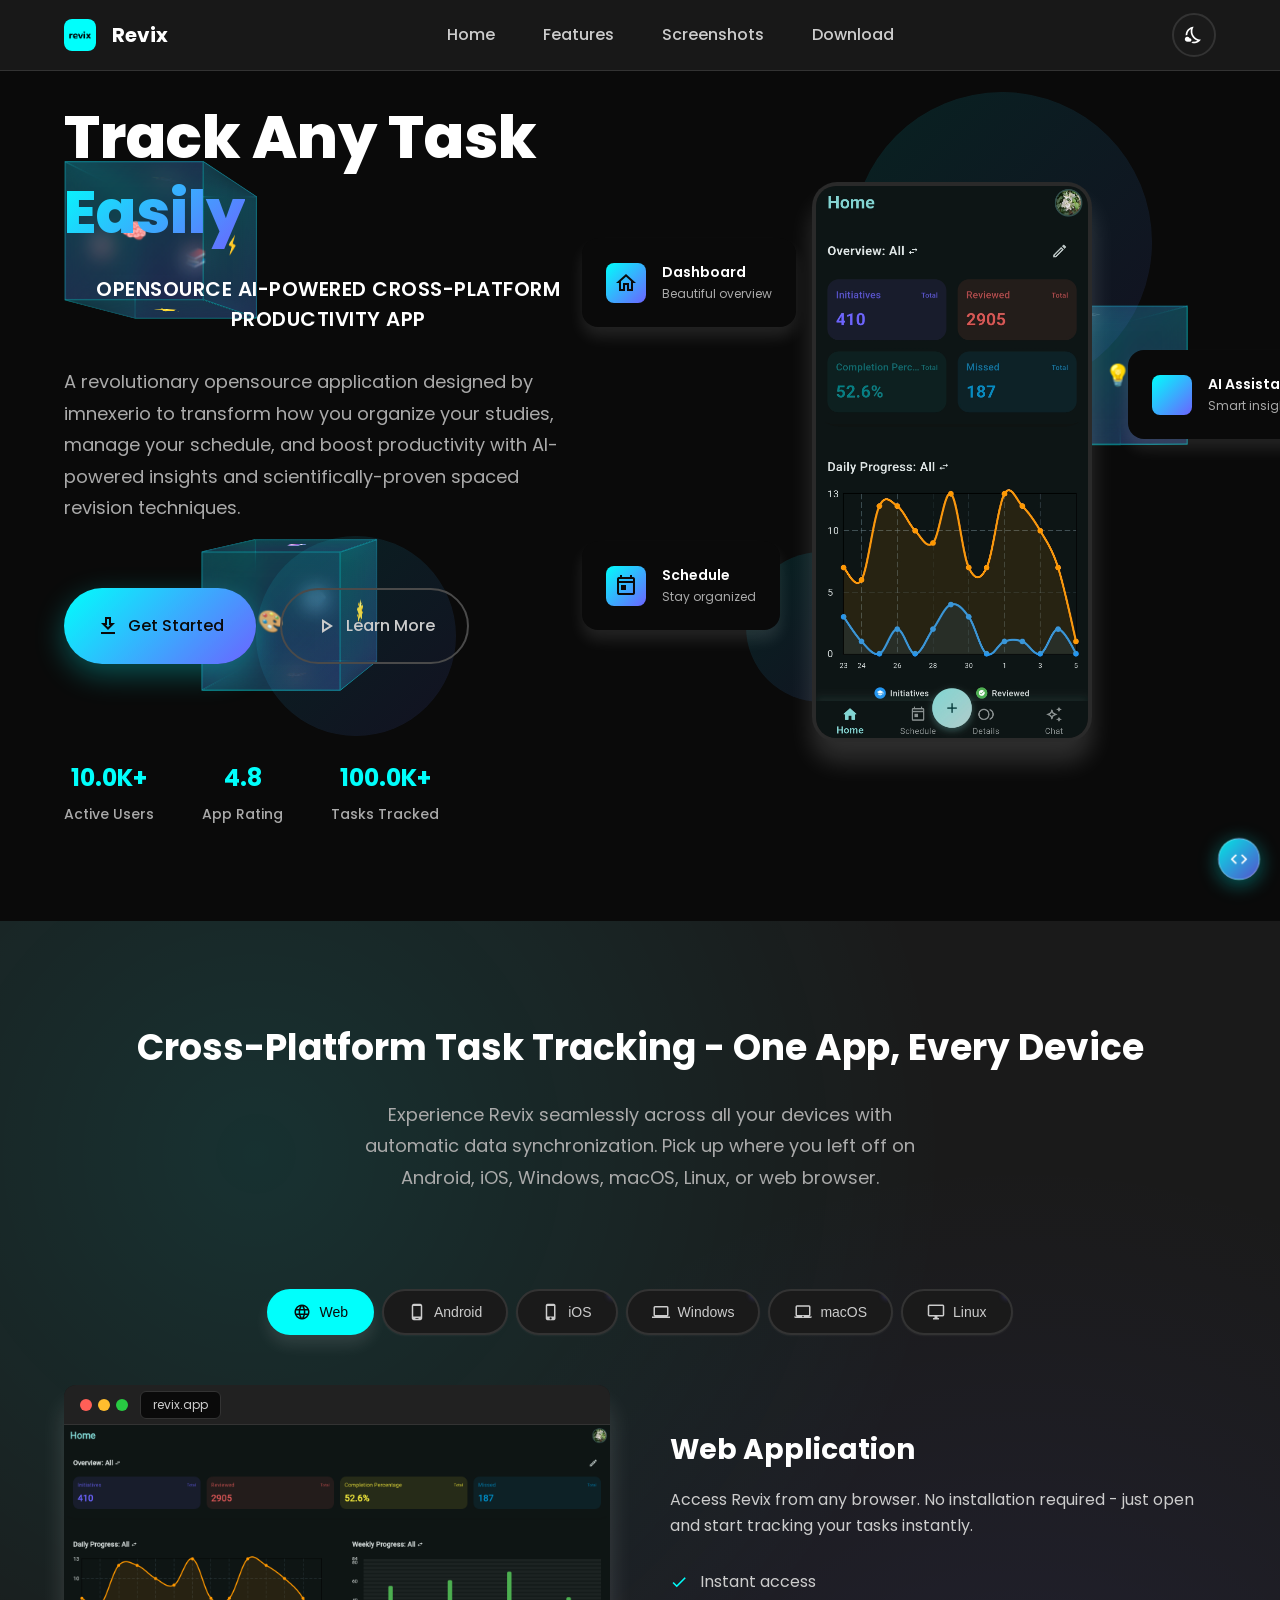
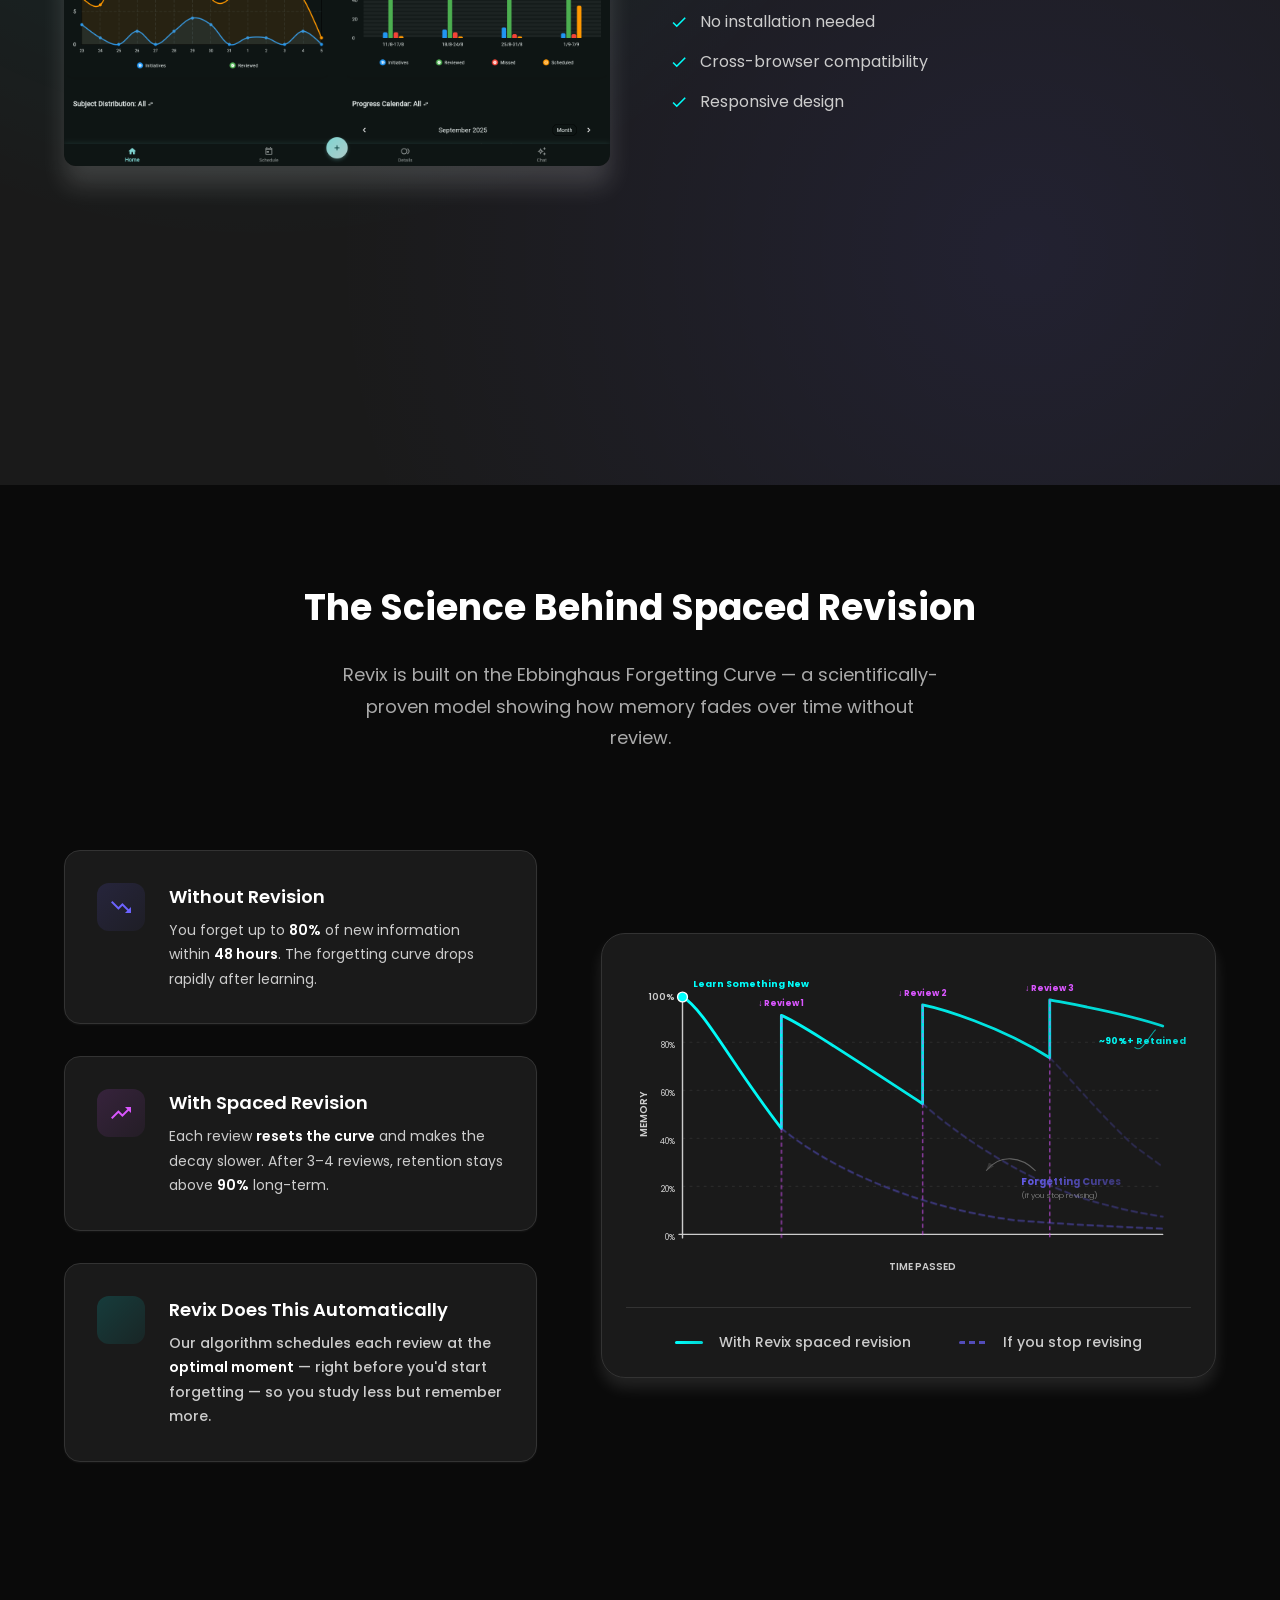
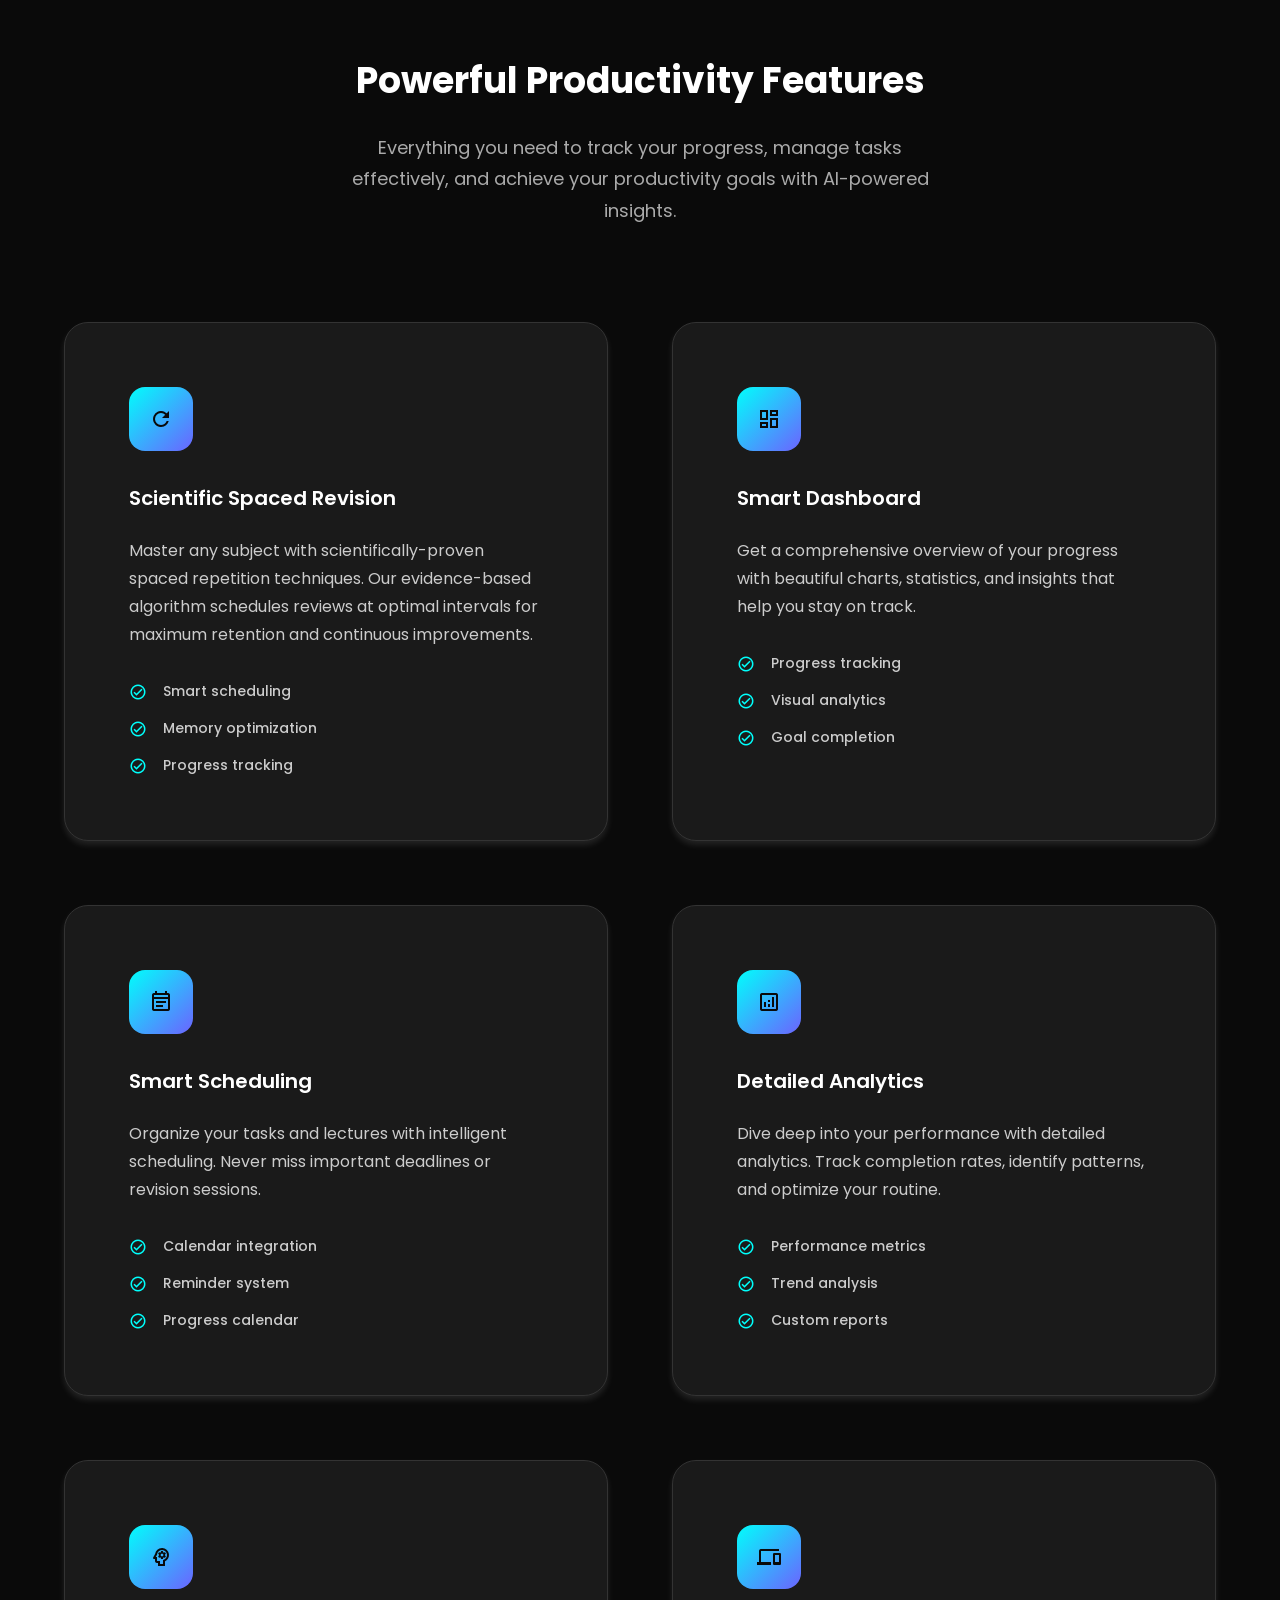
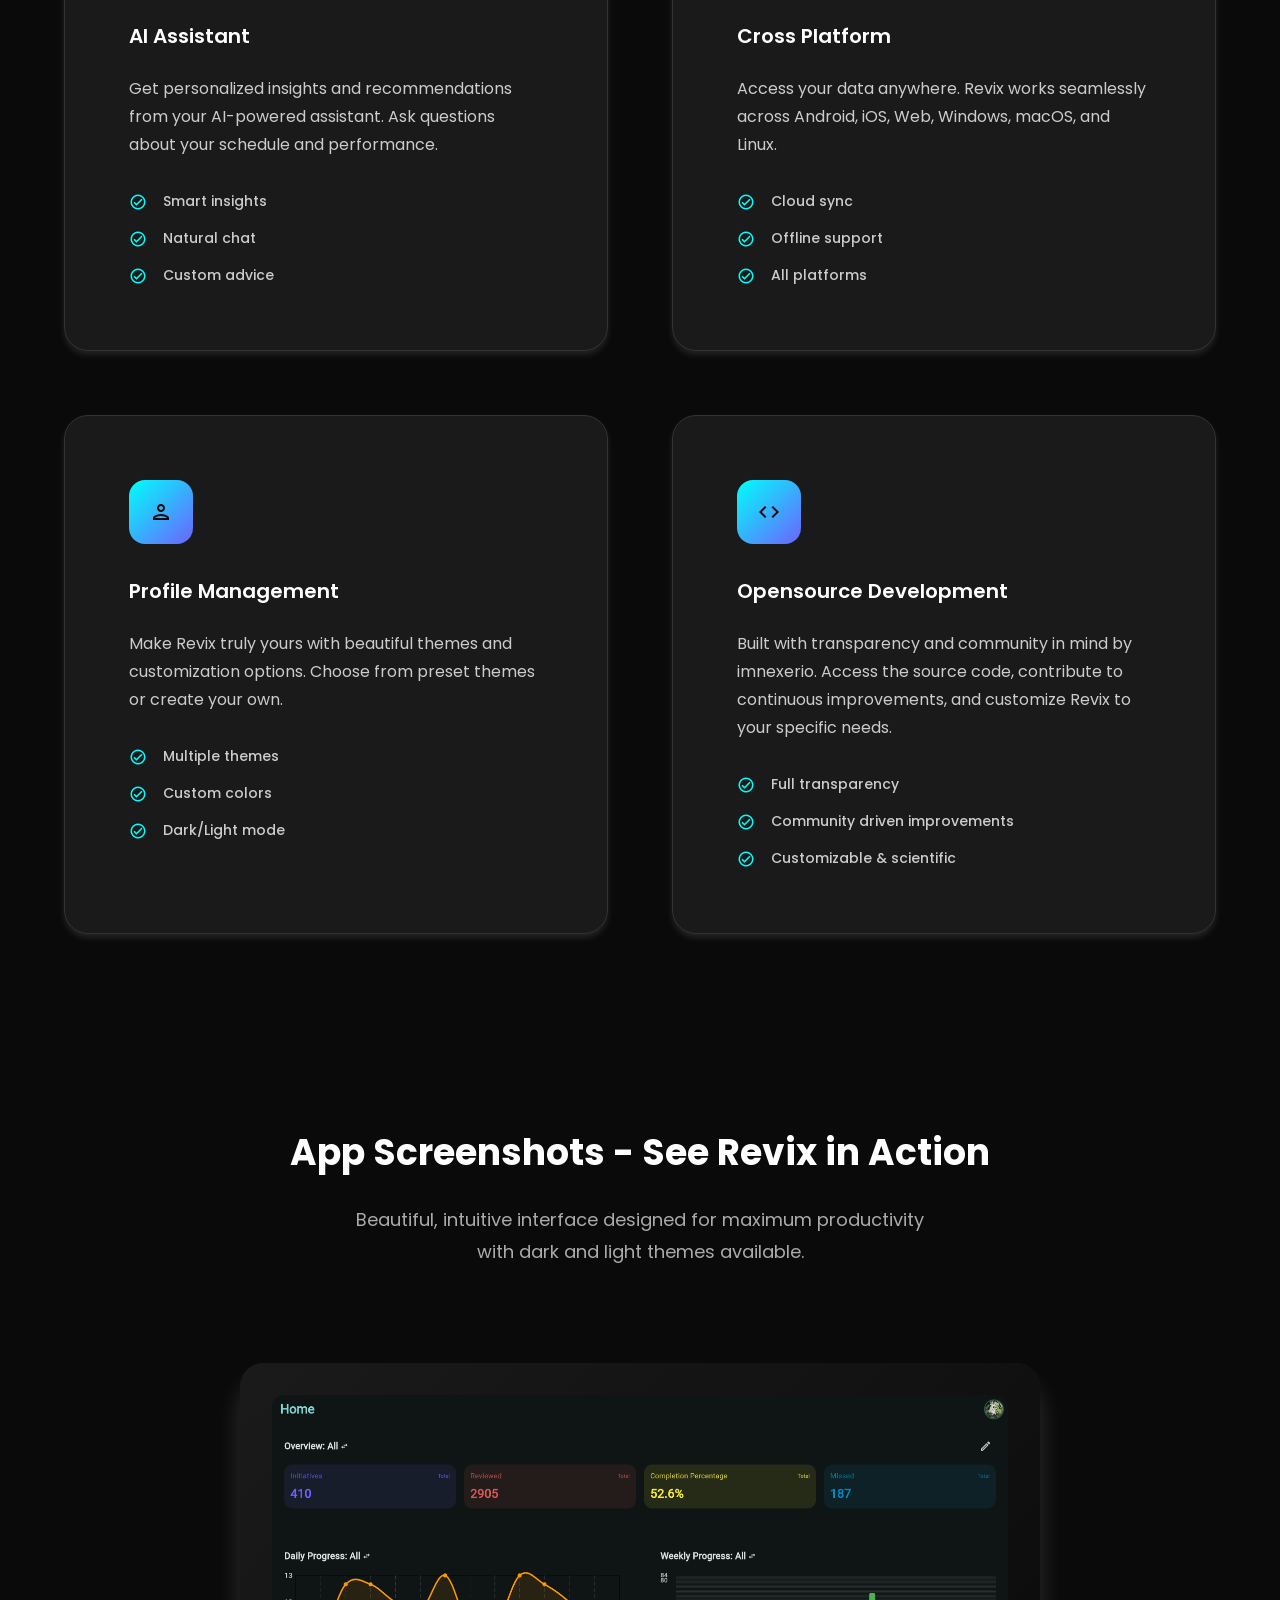
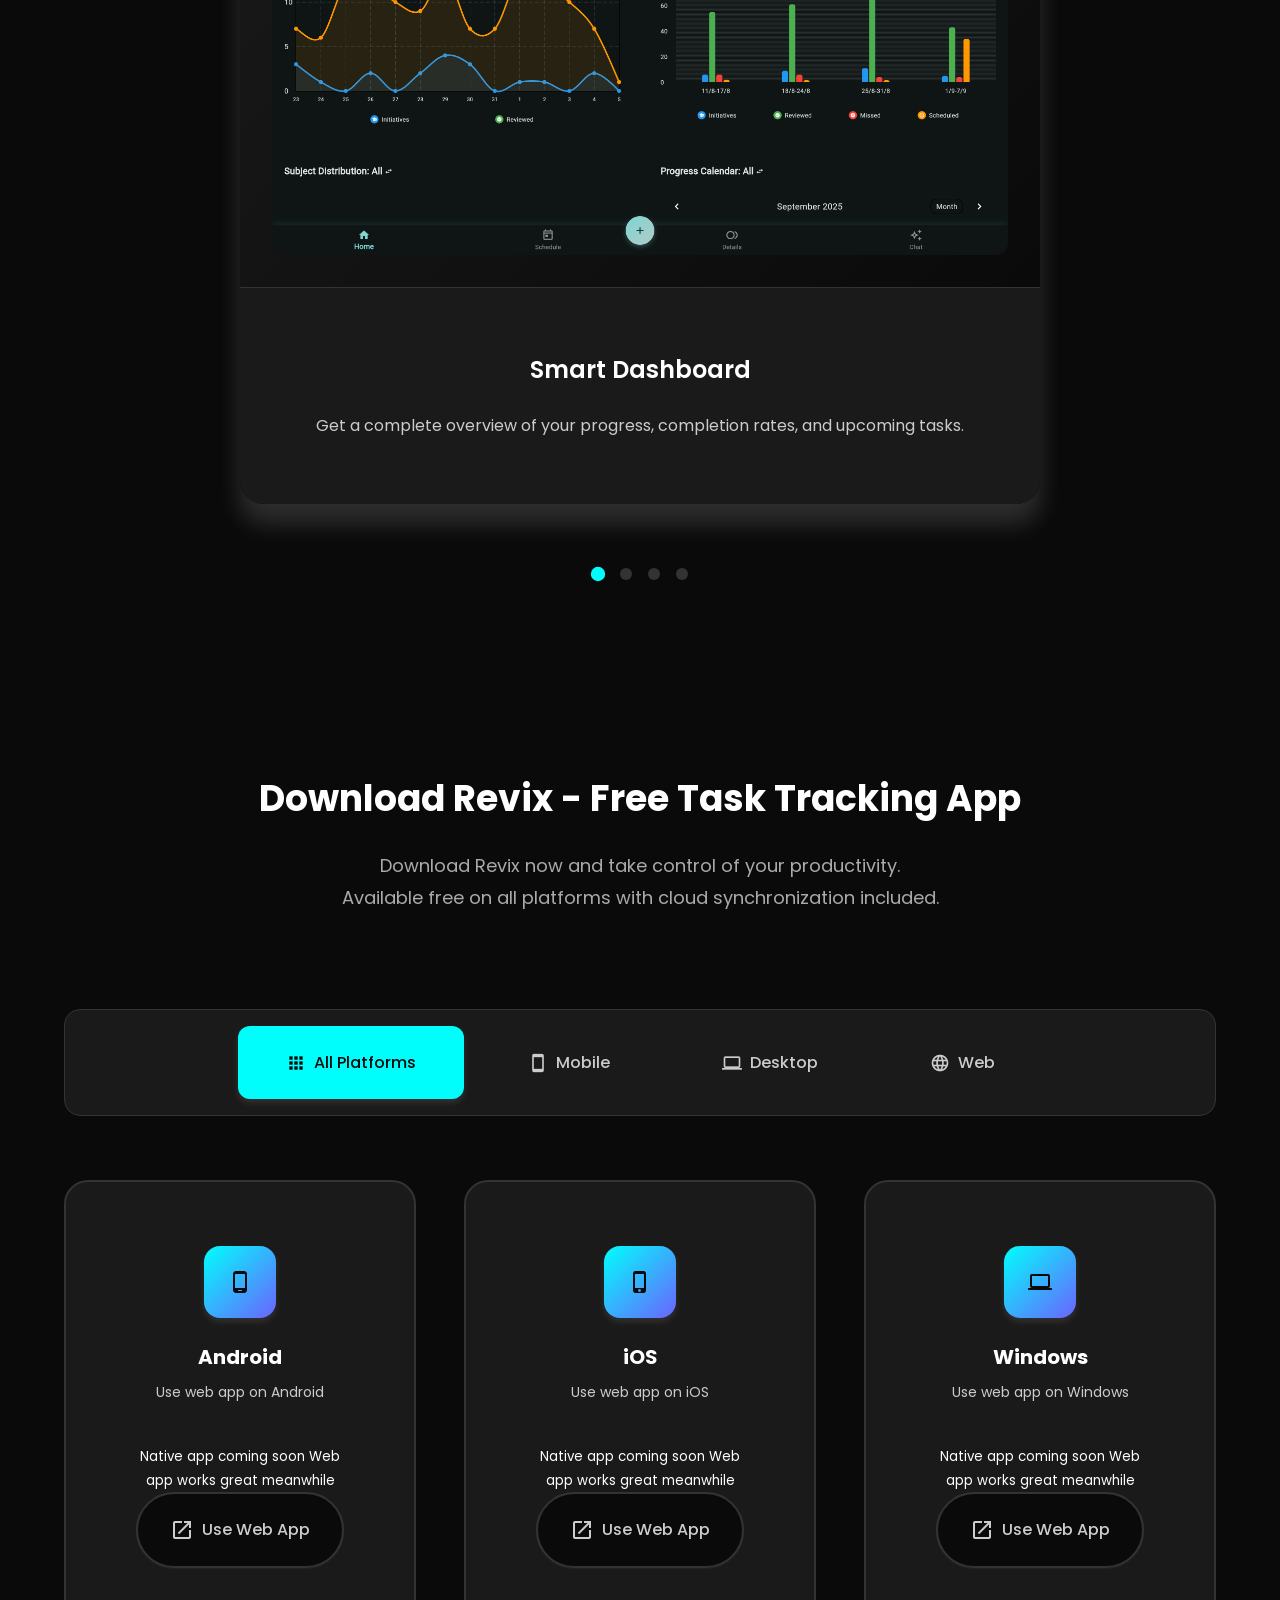
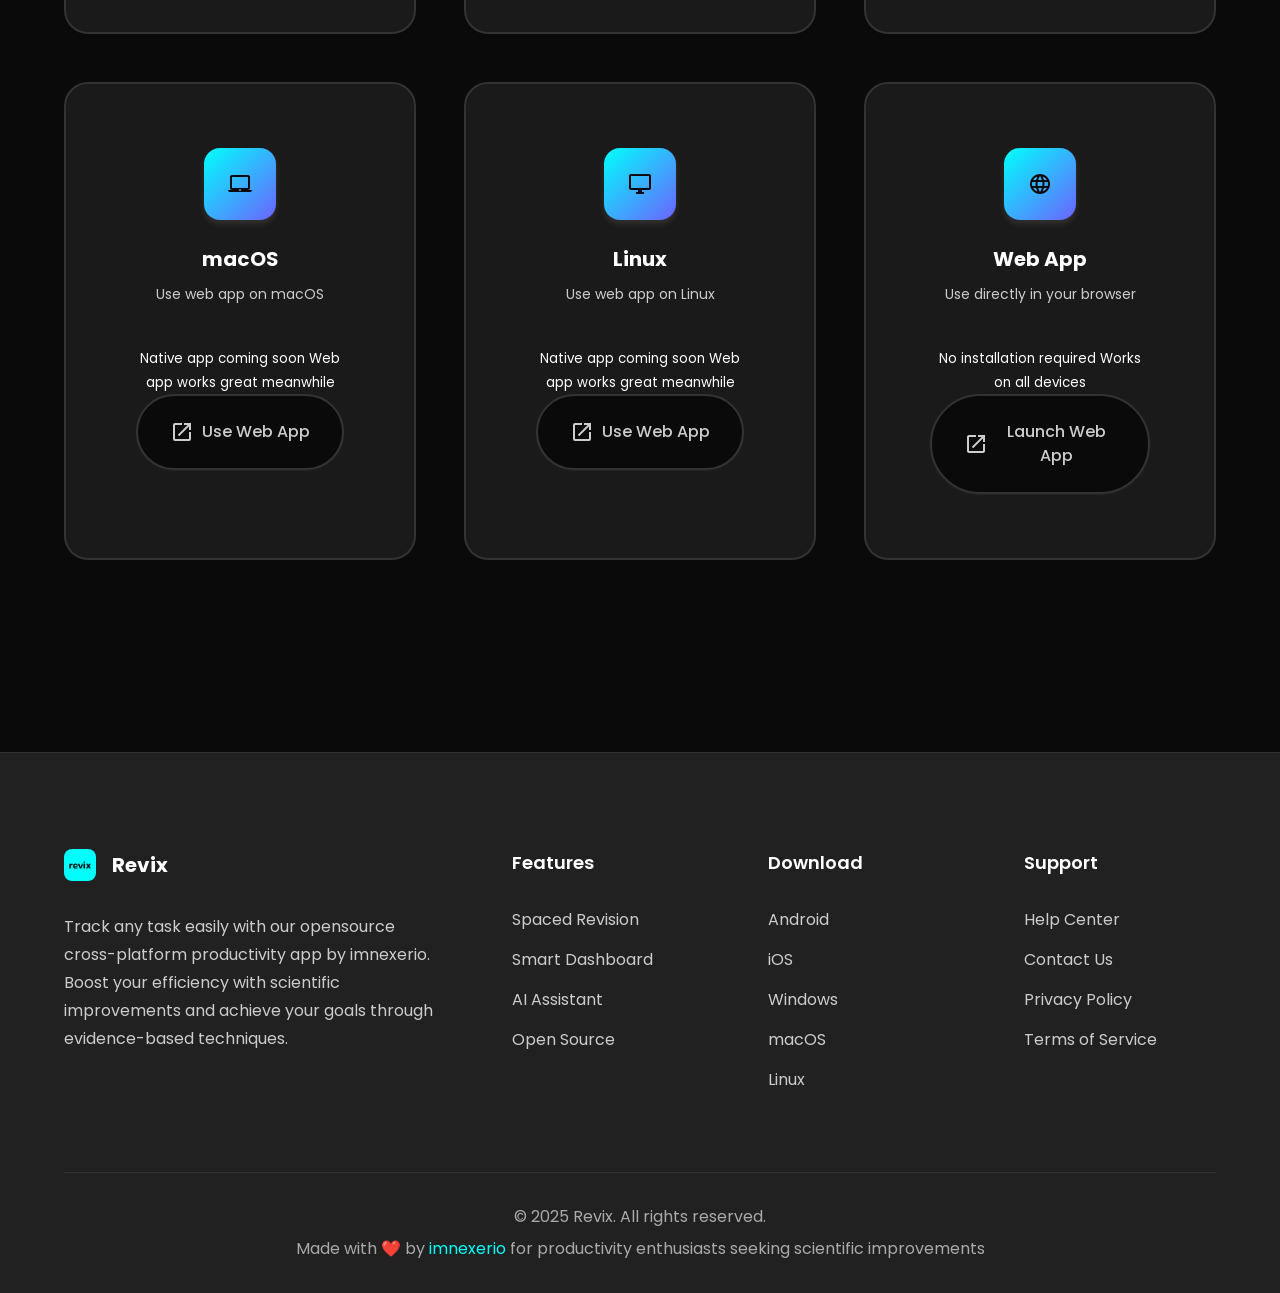
==== commit f3108af5: "feat: add science section explaining the forgetting curve and its impact on spaced revision" ====
--- a/Marketing-Site/index.html
+++ b/Marketing-Site/index.html
@@ -433,6 +433,211 @@
         </div>
     </section>
 
+    <!-- Science Behind Revix - Forgetting Curve Section -->
+    <section id="science" class="science-section">
+        <div class="container">
+            <div class="section-header">
+                <h2 class="section-title">The Science Behind Spaced Revision</h2>
+                <p class="section-description">
+                    Revix is built on the Ebbinghaus Forgetting Curve — a scientifically-proven model showing how memory fades over time without review.
+                </p>
+            </div>
+
+            <div class="science-content">
+                <!-- Text Side -->
+                <div class="science-text">
+                    <div class="science-stat-card">
+                        <div class="science-stat-icon">
+                            <span class="material-icons-outlined">trending_down</span>
+                        </div>
+                        <div class="science-stat-info">
+                            <h4>Without Revision</h4>
+                            <p>You forget up to <strong>80%</strong> of new information within <strong>48 hours</strong>. The forgetting curve drops rapidly after learning.</p>
+                        </div>
+                    </div>
+
+                    <div class="science-stat-card accent">
+                        <div class="science-stat-icon accent">
+                            <span class="material-icons-outlined">trending_up</span>
+                        </div>
+                        <div class="science-stat-info">
+                            <h4>With Spaced Revision</h4>
+                            <p>Each review <strong>resets the curve</strong> and makes the decay slower. After 3–4 reviews, retention stays above <strong>90%</strong> long-term.</p>
+                        </div>
+                    </div>
+
+                    <div class="science-stat-card highlight">
+                        <div class="science-stat-icon highlight">
+                            <span class="material-icons-outlined">auto_awesome</span>
+                        </div>
+                        <div class="science-stat-info">
+                            <h4>Revix Does This Automatically</h4>
+                            <p>Our algorithm schedules each review at the <strong>optimal moment</strong> — right before you'd start forgetting — so you study less but remember more.</p>
+                        </div>
+                    </div>
+                </div>
+
+                <!-- Graph Side -->
+                <div class="science-graph" id="science-graph">
+                    <div class="graph-container">
+                        <svg id="forgetting-curve-svg" viewBox="0 0 800 450" preserveAspectRatio="xMidYMid meet">
+                            <!-- Grid lines -->
+                            <g class="graph-grid" opacity="0.15">
+                                <line x1="80" y1="108" x2="760" y2="108" stroke="currentColor" stroke-dasharray="4,6"/>
+                                <line x1="80" y1="176" x2="760" y2="176" stroke="currentColor" stroke-dasharray="4,6"/>
+                                <line x1="80" y1="244" x2="760" y2="244" stroke="currentColor" stroke-dasharray="4,6"/>
+                                <line x1="80" y1="312" x2="760" y2="312" stroke="currentColor" stroke-dasharray="4,6"/>
+                            </g>
+
+                            <!-- Axes -->
+                            <g class="graph-axes">
+                                <line x1="80" y1="40" x2="80" y2="385" stroke="currentColor" stroke-width="2" stroke-linecap="round"/>
+                                <line x1="75" y1="380" x2="760" y2="380" stroke="currentColor" stroke-width="2" stroke-linecap="round"/>
+                            </g>
+
+                            <!-- Y-axis labels -->
+                            <g class="graph-labels axis-labels" fill="currentColor">
+                                <text x="70" y="48" text-anchor="end" font-size="13" font-weight="600">100%</text>
+                                <text x="70" y="116" text-anchor="end" font-size="12">80%</text>
+                                <text x="70" y="184" text-anchor="end" font-size="12">60%</text>
+                                <text x="70" y="252" text-anchor="end" font-size="12">40%</text>
+                                <text x="70" y="320" text-anchor="end" font-size="12">20%</text>
+                                <text x="70" y="388" text-anchor="end" font-size="12">0%</text>
+                            </g>
+
+                            <!-- Axis titles -->
+                            <text class="graph-axis-title" x="30" y="210" text-anchor="middle" font-size="14" font-weight="600" fill="currentColor" transform="rotate(-90, 30, 210)">MEMORY</text>
+                            <text class="graph-axis-title" x="420" y="430" text-anchor="middle" font-size="14" font-weight="600" fill="currentColor">TIME PASSED</text>
+
+                            <!-- With revision - Main curve (solid) -->
+                            <path id="forgetting-curve-with-revision"
+                                class="curve-path"
+                                d="M 80 44 C 110 60, 150 140, 220 230
+                                   L 220 70
+                                   C 245 80, 320 130, 420 195
+                                   L 420 55
+                                   C 445 60, 530 85, 600 130
+                                   L 600 48
+                                   C 620 52, 700 65, 760 85"
+                                fill="none"
+                                stroke="url(#revision-gradient)"
+                                stroke-width="4"
+                                stroke-linecap="round"
+                                stroke-linejoin="round"/>
+
+                            <!-- Individual forgetting curves after each review (dashed, progressively flatter) -->
+                            <g class="review-forgetting-curves" opacity="0">
+                                <!-- Forgetting curve if user skips Review 1: continues dropping from (220, 230) -->
+                                <path class="review-decay-path"
+                                    d="M 220 230 C 280 280, 400 340, 550 360 C 650 368, 720 370, 760 372"
+                                    fill="none"
+                                    stroke="#6C63FF"
+                                    stroke-width="2.5"
+                                    stroke-dasharray="8,6"
+                                    stroke-linecap="round"
+                                    opacity="0.45"/>
+
+                                <!-- Forgetting curve if user skips Review 2: continues dropping from (420, 195) -->
+                                <path class="review-decay-path"
+                                    d="M 420 195 C 470 240, 560 300, 650 330 C 700 345, 740 352, 760 355"
+                                    fill="none"
+                                    stroke="#6C63FF"
+                                    stroke-width="2.5"
+                                    stroke-dasharray="8,6"
+                                    stroke-linecap="round"
+                                    opacity="0.35"/>
+
+                                <!-- Forgetting curve if user skips Review 3: continues dropping from (600, 130) -->
+                                <path class="review-decay-path"
+                                    d="M 600 130 C 630 160, 680 220, 720 255 C 740 270, 755 280, 760 285"
+                                    fill="none"
+                                    stroke="#6C63FF"
+                                    stroke-width="2.5"
+                                    stroke-dasharray="8,6"
+                                    stroke-linecap="round"
+                                    opacity="0.25"/>
+                            </g>
+
+                            <!-- Revision spike markers (vertical lines) -->
+                            <g class="revision-markers" opacity="0">
+                                <line x1="220" y1="70" x2="220" y2="385" stroke="#DA56FF" stroke-width="2" stroke-dasharray="6,4" opacity="0.6"/>
+                                <line x1="420" y1="55" x2="420" y2="385" stroke="#DA56FF" stroke-width="2" stroke-dasharray="6,4" opacity="0.6"/>
+                                <line x1="600" y1="48" x2="600" y2="385" stroke="#DA56FF" stroke-width="2" stroke-dasharray="6,4" opacity="0.6"/>
+                            </g>
+
+                            <!-- Revision labels -->
+                            <g class="revision-labels" opacity="0">
+                                <g class="revision-label" transform="translate(220, 56)">
+                                    <text text-anchor="middle" font-size="12" font-weight="700" fill="#DA56FF">↓ Review 1</text>
+                                </g>
+                                <g class="revision-label" transform="translate(420, 42)">
+                                    <text text-anchor="middle" font-size="12" font-weight="700" fill="#DA56FF">↓ Review 2</text>
+                                </g>
+                                <g class="revision-label" transform="translate(600, 36)">
+                                    <text text-anchor="middle" font-size="12" font-weight="700" fill="#DA56FF">↓ Review 3</text>
+                                </g>
+                            </g>
+
+                            <!-- Learn point -->
+                            <g class="learn-point" opacity="0">
+                                <circle cx="80" cy="44" r="7" fill="#00FFFC" stroke="#fff" stroke-width="2"/>
+                                <text x="95" y="30" font-size="13" font-weight="700" fill="#00FFFC">Learn Something New</text>
+                            </g>
+
+                            <!-- Forgetting curve label -->
+                            <g class="forgetting-label" opacity="0">
+                                <text x="560" y="310" font-size="14" font-weight="700" fill="url(#forgetting-gradient)">Forgetting Curves</text>
+                                <text x="560" y="328" font-size="11" fill="currentColor" opacity="0.5">(if you stop revising)</text>
+                                <path d="M 580 290 C 560 270, 530 265, 510 290" fill="none" stroke="currentColor" stroke-width="1.5" opacity="0.4" marker-end="url(#arrowhead)"/>
+                            </g>
+
+                            <!-- Retention label -->
+                            <g class="retention-label" opacity="0">
+                                <text x="670" y="110" font-size="13" font-weight="700" fill="url(#revision-gradient)">~90%+ Retained</text>
+                                <path d="M 720 115 C 730 125, 740 100, 750 90" fill="none" stroke="#00FFFC" stroke-width="1.5" opacity="0.6"/>
+                            </g>
+
+                            <!-- Gradient definitions -->
+                            <defs>
+                                <linearGradient id="forgetting-gradient" x1="0%" y1="0%" x2="100%" y2="0%">
+                                    <stop offset="0%" stop-color="#6C63FF" stop-opacity="0.9"/>
+                                    <stop offset="100%" stop-color="#6C63FF" stop-opacity="0.4"/>
+                                </linearGradient>
+                                <linearGradient id="revision-gradient" x1="0%" y1="0%" x2="100%" y2="0%">
+                                    <stop offset="0%" stop-color="#00FFFC"/>
+                                    <stop offset="100%" stop-color="#00D4D1"/>
+                                </linearGradient>
+                                <marker id="arrowhead" markerWidth="8" markerHeight="6" refX="8" refY="3" orient="auto">
+                                    <polygon points="0 0, 8 3, 0 6" fill="currentColor" opacity="0.4"/>
+                                </marker>
+                                <!-- Glow filter for the with-revision curve -->
+                                <filter id="curve-glow" x="-20%" y="-20%" width="140%" height="140%">
+                                    <feGaussianBlur stdDeviation="4" result="blur"/>
+                                    <feMerge>
+                                        <feMergeNode in="blur"/>
+                                        <feMergeNode in="SourceGraphic"/>
+                                    </feMerge>
+                                </filter>
+                            </defs>
+                        </svg>
+
+                        <!-- Legend -->
+                        <div class="graph-legend">
+                            <div class="legend-item">
+                                <span class="legend-line solid"></span>
+                                <span>With Revix spaced revision</span>
+                            </div>
+                            <div class="legend-item">
+                                <span class="legend-line dashed"></span>
+                                <span>If you stop revising</span>
+                            </div>
+                        </div>
+                    </div>
+                </div>
+            </div>
+        </div>
+    </section>
+
     <!-- Features Section -->
     <section id="features" class="features">
         <div class="container">
@@ -442,7 +647,7 @@
                     Everything you need to track your progress, manage tasks effectively, and achieve your productivity goals with AI-powered insights.
                 </p>
             </div>
-            
+
             <div class="features-grid">
                 <!-- Spaced Revision Feature -->
                 <div class="feature-card">
@@ -451,7 +656,7 @@
                     </div>
                     <h3 class="feature-title">Scientific Spaced Revision</h3>
                     <p class="feature-description">
-                        Master any subject with scientifically-proven spaced repetition techniques. 
+                        Master any subject with scientifically-proven spaced repetition techniques.
                         Our evidence-based algorithm schedules reviews at optimal intervals for maximum retention and continuous improvements.
                     </p>
                     <div class="feature-highlights">
@@ -469,7 +674,7 @@
                         </div>
                     </div>
                 </div>
-                
+
                 <!-- Dashboard Feature -->
                 <div class="feature-card">
                     <div class="feature-icon">
@@ -477,7 +682,7 @@
                     </div>
                     <h3 class="feature-title">Smart Dashboard</h3>
                     <p class="feature-description">
-                        Get a comprehensive overview of your progress with beautiful charts, 
+                        Get a comprehensive overview of your progress with beautiful charts,
                         statistics, and insights that help you stay on track.
                     </p>
                     <div class="feature-highlights">
@@ -495,7 +700,7 @@
                         </div>
                     </div>
                 </div>
-                
+
                 <!-- Schedule Feature -->
                 <div class="feature-card">
                     <div class="feature-icon">
@@ -503,7 +708,7 @@
                     </div>
                     <h3 class="feature-title">Smart Scheduling</h3>
                     <p class="feature-description">
-                        Organize your tasks and lectures with intelligent scheduling. 
+                        Organize your tasks and lectures with intelligent scheduling.
                         Never miss important deadlines or revision sessions.
                     </p>
                     <div class="feature-highlights">
@@ -521,7 +726,7 @@
                         </div>
                     </div>
                 </div>
-                
+
                 <!-- Analytics Feature -->
                 <div class="feature-card">
                     <div class="feature-icon">
@@ -529,7 +734,7 @@
                     </div>
                     <h3 class="feature-title">Detailed Analytics</h3>
                     <p class="feature-description">
-                        Dive deep into your performance with detailed analytics. 
+                        Dive deep into your performance with detailed analytics.
                         Track completion rates, identify patterns, and optimize your routine.
                     </p>
                     <div class="feature-highlights">
@@ -547,7 +752,7 @@
                         </div>
                     </div>
                 </div>
-                
+
                 <!-- AI Assistant Feature -->
                 <div class="feature-card">
                     <div class="feature-icon">
@@ -555,7 +760,7 @@
                     </div>
                     <h3 class="feature-title">AI Assistant</h3>
                     <p class="feature-description">
-                        Get personalized insights and recommendations from your AI-powered 
+                        Get personalized insights and recommendations from your AI-powered
                         assistant. Ask questions about your schedule and performance.
                     </p>
                     <div class="feature-highlights">
@@ -573,7 +778,7 @@
                         </div>
                     </div>
                 </div>
-                
+
                 <!-- Cross Platform Feature -->
                 <div class="feature-card">
                     <div class="feature-icon">
@@ -581,7 +786,7 @@
                     </div>
                     <h3 class="feature-title">Cross Platform</h3>
                     <p class="feature-description">
-                        Access your data anywhere. Revix works seamlessly across 
+                        Access your data anywhere. Revix works seamlessly across
                         Android, iOS, Web, Windows, macOS, and Linux.
                     </p>
                     <div class="feature-highlights">
@@ -599,7 +804,7 @@
                         </div>
                     </div>
                 </div>
-                
+
                 <!-- Customization Feature -->
                 <div class="feature-card">
                     <div class="feature-icon">
@@ -607,7 +812,7 @@
                     </div>
                     <h3 class="feature-title">Profile Management</h3>
                     <p class="feature-description">
-                        Make Revix truly yours with beautiful themes and customization options. 
+                        Make Revix truly yours with beautiful themes and customization options.
                         Choose from preset themes or create your own.
                     </p>
                     <div class="feature-highlights">
@@ -625,7 +830,7 @@
                         </div>
                     </div>
                 </div>
-                
+
                 <!-- Opensource Feature -->
                 <div class="feature-card">
                     <div class="feature-icon">
@@ -654,7 +859,6 @@
             </div>
         </div>
     </section>
-
     <!-- Screenshots Section -->
     <section id="screenshots" class="screenshots">
         <div class="container">
--- a/Marketing-Site/style.css
+++ b/Marketing-Site/style.css
@@ -2249,3 +2249,393 @@
     box-shadow: 0 8px 30px rgba(var(--primary-rgb), 0.6),
                 0 4px 15px rgba(0, 0, 0, 0.6);
 }
+
+/* ============================================
+   Science Behind Revix - Forgetting Curve
+   ============================================ */
+.science-section {
+    padding: var(--space-3xl) 0;
+    background: transparent;
+    position: relative;
+    overflow: hidden;
+}
+
+.science-content {
+    display: grid;
+    grid-template-columns: 1fr 1.3fr;
+    gap: var(--space-2xl);
+    align-items: center;
+    margin-top: var(--space-xl);
+}
+
+/* --- Text side --- */
+.science-text {
+    display: flex;
+    flex-direction: column;
+    gap: var(--space-lg);
+}
+
+.science-stat-card {
+    display: flex;
+    align-items: flex-start;
+    gap: var(--space-md);
+    padding: var(--space-lg);
+    background: var(--card-bg);
+    border-radius: var(--radius-lg);
+    border: 1px solid var(--border-color);
+    transition: all var(--transition-normal);
+    box-shadow: var(--shadow-sm);
+}
+
+.science-stat-card:hover {
+    transform: translateX(6px);
+    box-shadow: var(--shadow-lg);
+    border-color: var(--primary-color);
+}
+
+.science-stat-card.accent:hover {
+    border-color: #DA56FF;
+}
+
+.science-stat-card.highlight:hover {
+    border-color: var(--warning-color);
+}
+
+.science-stat-icon {
+    flex-shrink: 0;
+    width: 48px;
+    height: 48px;
+    border-radius: var(--radius-md);
+    display: flex;
+    align-items: center;
+    justify-content: center;
+    background: linear-gradient(135deg, rgba(108, 99, 255, 0.15), rgba(108, 99, 255, 0.05));
+    color: #6C63FF;
+    font-size: 24px;
+}
+
+.science-stat-icon.accent {
+    background: linear-gradient(135deg, rgba(218, 86, 255, 0.15), rgba(218, 86, 255, 0.05));
+    color: #DA56FF;
+}
+
+.science-stat-icon.highlight {
+    background: linear-gradient(135deg, rgba(0, 255, 252, 0.15), rgba(0, 255, 252, 0.05));
+    color: var(--primary-color);
+}
+
+.science-stat-info h4 {
+    font-size: var(--font-size-lg);
+    font-weight: var(--font-weight-semibold);
+    color: var(--text-primary);
+    margin-bottom: var(--space-xs);
+}
+
+.science-stat-info p {
+    font-size: var(--font-size-sm);
+    color: var(--text-secondary);
+    line-height: var(--line-height-relaxed);
+}
+
+.science-stat-info strong {
+    color: var(--text-primary);
+    font-weight: var(--font-weight-semibold);
+}
+
+/* --- Graph side --- */
+.science-graph {
+    position: relative;
+}
+
+.graph-container {
+    position: relative;
+    background: var(--card-bg);
+    border: 1px solid var(--border-color);
+    border-radius: var(--radius-xl);
+    padding: var(--space-lg) var(--space-md) var(--space-md);
+    box-shadow: var(--shadow-lg);
+    overflow: hidden;
+}
+
+/* Subtle glass shimmer on the graph card */
+.graph-container::before {
+    content: '';
+    position: absolute;
+    top: 0;
+    left: -100%;
+    width: 60%;
+    height: 100%;
+    background: linear-gradient(
+        90deg,
+        transparent,
+        rgba(var(--primary-rgb), 0.03),
+        transparent
+    );
+    transform: skewX(-20deg);
+    pointer-events: none;
+}
+
+.science-section.animated .graph-container::before {
+    animation: graph-shimmer 3s ease 2s forwards;
+}
+
+@keyframes graph-shimmer {
+    0% { left: -100%; }
+    100% { left: 150%; }
+}
+
+#forgetting-curve-svg {
+    width: 100%;
+    height: auto;
+    display: block;
+    color: var(--text-secondary);
+    font-family: var(--font-family);
+}
+
+/* --- SVG Path draw animation --- */
+.curve-path {
+    /* These will be set by JS after measuring path length */
+    stroke-dashoffset: 0;
+    transition: none;
+}
+
+.curve-path.hidden {
+    stroke-dashoffset: var(--path-length, 2000);
+}
+
+.curve-path.animate-draw {
+    animation: draw-curve 2.5s cubic-bezier(0.4, 0, 0.2, 1) forwards;
+}
+
+@keyframes draw-curve {
+    from {
+        stroke-dashoffset: var(--path-length, 2000);
+    }
+    to {
+        stroke-dashoffset: 0;
+    }
+}
+
+/* Dashed path needs its own dasharray restored after draw animation */
+#forgetting-curve-no-revision.animate-draw {
+    animation: draw-curve-dashed 2s cubic-bezier(0.4, 0, 0.2, 1) forwards;
+}
+
+@keyframes draw-curve-dashed {
+    from {
+        stroke-dashoffset: var(--path-length, 2000);
+        stroke-dasharray: var(--path-length, 2000);
+    }
+    to {
+        stroke-dashoffset: 0;
+        stroke-dasharray: var(--path-length, 2000);
+    }
+}
+
+/* After dashed draw completes, restore the original dash pattern */
+#forgetting-curve-no-revision.draw-complete {
+    stroke-dasharray: 10, 8;
+    stroke-dashoffset: 0;
+    transition: stroke-dasharray 0.6s ease;
+}
+
+/* Label fade-in animations */
+.science-section .learn-point,
+.science-section .revision-markers,
+.science-section .revision-labels,
+.science-section .review-forgetting-curves,
+.science-section .forgetting-label,
+.science-section .retention-label {
+    transition: opacity 0.6s ease;
+}
+
+.science-section.animated .learn-point {
+    animation: fade-in 0.5s ease 0.3s forwards;
+}
+
+.science-section.animated .revision-markers {
+    animation: fade-in 0.5s ease 1.8s forwards;
+}
+
+.science-section.animated .review-forgetting-curves {
+    animation: fade-in 0.8s ease 2.0s forwards;
+}
+
+.science-section.animated .revision-labels {
+    animation: fade-in 0.5s ease 2.0s forwards;
+}
+
+.science-section.animated .forgetting-label {
+    animation: fade-in 0.6s ease 2.3s forwards;
+}
+
+.science-section.animated .retention-label {
+    animation: fade-in 0.6s ease 2.8s forwards;
+}
+
+@keyframes fade-in {
+    from { opacity: 0; }
+    to { opacity: 1; }
+}
+
+/* --- Legend --- */
+.graph-legend {
+    display: flex;
+    justify-content: center;
+    gap: var(--space-xl);
+    padding-top: var(--space-md);
+    border-top: 1px solid var(--border-color);
+    margin-top: var(--space-md);
+}
+
+.legend-item {
+    display: flex;
+    align-items: center;
+    gap: var(--space-sm);
+    font-size: var(--font-size-sm);
+    color: var(--text-secondary);
+    font-weight: var(--font-weight-medium);
+}
+
+.legend-line {
+    display: inline-block;
+    width: 28px;
+    height: 3px;
+    border-radius: 2px;
+    flex-shrink: 0;
+}
+
+.legend-line.solid {
+    background: linear-gradient(90deg, #00FFFC, #00D4D1);
+}
+
+.legend-line.dashed {
+    background: repeating-linear-gradient(
+        90deg,
+        #6C63FF 0px,
+        #6C63FF 6px,
+        transparent 6px,
+        transparent 10px
+    );
+    opacity: 0.7;
+}
+
+/* --- Stat card entrance animation --- */
+.science-stat-card {
+    opacity: 0;
+    transform: translateX(-30px);
+}
+
+.science-section.animated .science-stat-card:nth-child(1) {
+    animation: slide-in-left 0.6s ease 0.2s forwards;
+}
+
+.science-section.animated .science-stat-card:nth-child(2) {
+    animation: slide-in-left 0.6s ease 0.5s forwards;
+}
+
+.science-section.animated .science-stat-card:nth-child(3) {
+    animation: slide-in-left 0.6s ease 0.8s forwards;
+}
+
+@keyframes slide-in-left {
+    from {
+        opacity: 0;
+        transform: translateX(-30px);
+    }
+    to {
+        opacity: 1;
+        transform: translateX(0);
+    }
+}
+
+/* Graph card entrance */
+.graph-container {
+    opacity: 0;
+    transform: translateY(20px);
+}
+
+.science-section.animated .graph-container {
+    animation: slide-in-up 0.7s ease 0.3s forwards;
+}
+
+@keyframes slide-in-up {
+    from {
+        opacity: 0;
+        transform: translateY(20px);
+    }
+    to {
+        opacity: 1;
+        transform: translateY(0);
+    }
+}
+
+/* ============================================
+   Responsive - Science Section
+   ============================================ */
+
+/* Tablet */
+@media (max-width: 1024px) {
+    .science-content {
+        grid-template-columns: 1fr 1fr;
+        gap: var(--space-lg);
+    }
+}
+
+/* Tablet portrait / Large phones */
+@media (max-width: 768px) {
+    .science-content {
+        grid-template-columns: 1fr;
+        gap: var(--space-xl);
+    }
+
+    .science-text {
+        order: 2;
+    }
+
+    .science-graph {
+        order: 1;
+    }
+
+    .graph-legend {
+        gap: var(--space-lg);
+    }
+
+    .science-stat-card {
+        padding: var(--space-md);
+    }
+
+    .science-stat-icon {
+        width: 42px;
+        height: 42px;
+        font-size: 22px;
+    }
+}
+
+/* Small phones */
+@media (max-width: 480px) {
+    .science-section {
+        padding: var(--space-2xl) 0;
+    }
+
+    .graph-container {
+        padding: var(--space-md) var(--space-sm) var(--space-sm);
+        border-radius: var(--radius-lg);
+    }
+
+    .graph-legend {
+        flex-direction: column;
+        align-items: center;
+        gap: var(--space-sm);
+    }
+
+    .science-stat-card {
+        flex-direction: column;
+        text-align: center;
+        align-items: center;
+    }
+
+    .science-stat-icon {
+        margin-bottom: var(--space-xs);
+    }
+}
--- a/Marketing-Site/style.css
+++ b/Marketing-Site/style.css
@@ -2249,3 +2249,393 @@
     box-shadow: 0 8px 30px rgba(var(--primary-rgb), 0.6),
                 0 4px 15px rgba(0, 0, 0, 0.6);
 }
+
+/* ============================================
+   Science Behind Revix - Forgetting Curve
+   ============================================ */
+.science-section {
+    padding: var(--space-3xl) 0;
+    background: transparent;
+    position: relative;
+    overflow: hidden;
+}
+
+.science-content {
+    display: grid;
+    grid-template-columns: 1fr 1.3fr;
+    gap: var(--space-2xl);
+    align-items: center;
+    margin-top: var(--space-xl);
+}
+
+/* --- Text side --- */
+.science-text {
+    display: flex;
+    flex-direction: column;
+    gap: var(--space-lg);
+}
+
+.science-stat-card {
+    display: flex;
+    align-items: flex-start;
+    gap: var(--space-md);
+    padding: var(--space-lg);
+    background: var(--card-bg);
+    border-radius: var(--radius-lg);
+    border: 1px solid var(--border-color);
+    transition: all var(--transition-normal);
+    box-shadow: var(--shadow-sm);
+}
+
+.science-stat-card:hover {
+    transform: translateX(6px);
+    box-shadow: var(--shadow-lg);
+    border-color: var(--primary-color);
+}
+
+.science-stat-card.accent:hover {
+    border-color: #DA56FF;
+}
+
+.science-stat-card.highlight:hover {
+    border-color: var(--warning-color);
+}
+
+.science-stat-icon {
+    flex-shrink: 0;
+    width: 48px;
+    height: 48px;
+    border-radius: var(--radius-md);
+    display: flex;
+    align-items: center;
+    justify-content: center;
+    background: linear-gradient(135deg, rgba(108, 99, 255, 0.15), rgba(108, 99, 255, 0.05));
+    color: #6C63FF;
+    font-size: 24px;
+}
+
+.science-stat-icon.accent {
+    background: linear-gradient(135deg, rgba(218, 86, 255, 0.15), rgba(218, 86, 255, 0.05));
+    color: #DA56FF;
+}
+
+.science-stat-icon.highlight {
+    background: linear-gradient(135deg, rgba(0, 255, 252, 0.15), rgba(0, 255, 252, 0.05));
+    color: var(--primary-color);
+}
+
+.science-stat-info h4 {
+    font-size: var(--font-size-lg);
+    font-weight: var(--font-weight-semibold);
+    color: var(--text-primary);
+    margin-bottom: var(--space-xs);
+}
+
+.science-stat-info p {
+    font-size: var(--font-size-sm);
+    color: var(--text-secondary);
+    line-height: var(--line-height-relaxed);
+}
+
+.science-stat-info strong {
+    color: var(--text-primary);
+    font-weight: var(--font-weight-semibold);
+}
+
+/* --- Graph side --- */
+.science-graph {
+    position: relative;
+}
+
+.graph-container {
+    position: relative;
+    background: var(--card-bg);
+    border: 1px solid var(--border-color);
+    border-radius: var(--radius-xl);
+    padding: var(--space-lg) var(--space-md) var(--space-md);
+    box-shadow: var(--shadow-lg);
+    overflow: hidden;
+}
+
+/* Subtle glass shimmer on the graph card */
+.graph-container::before {
+    content: '';
+    position: absolute;
+    top: 0;
+    left: -100%;
+    width: 60%;
+    height: 100%;
+    background: linear-gradient(
+        90deg,
+        transparent,
+        rgba(var(--primary-rgb), 0.03),
+        transparent
+    );
+    transform: skewX(-20deg);
+    pointer-events: none;
+}
+
+.science-section.animated .graph-container::before {
+    animation: graph-shimmer 3s ease 2s forwards;
+}
+
+@keyframes graph-shimmer {
+    0% { left: -100%; }
+    100% { left: 150%; }
+}
+
+#forgetting-curve-svg {
+    width: 100%;
+    height: auto;
+    display: block;
+    color: var(--text-secondary);
+    font-family: var(--font-family);
+}
+
+/* --- SVG Path draw animation --- */
+.curve-path {
+    /* These will be set by JS after measuring path length */
+    stroke-dashoffset: 0;
+    transition: none;
+}
+
+.curve-path.hidden {
+    stroke-dashoffset: var(--path-length, 2000);
+}
+
+.curve-path.animate-draw {
+    animation: draw-curve 2.5s cubic-bezier(0.4, 0, 0.2, 1) forwards;
+}
+
+@keyframes draw-curve {
+    from {
+        stroke-dashoffset: var(--path-length, 2000);
+    }
+    to {
+        stroke-dashoffset: 0;
+    }
+}
+
+/* Dashed path needs its own dasharray restored after draw animation */
+#forgetting-curve-no-revision.animate-draw {
+    animation: draw-curve-dashed 2s cubic-bezier(0.4, 0, 0.2, 1) forwards;
+}
+
+@keyframes draw-curve-dashed {
+    from {
+        stroke-dashoffset: var(--path-length, 2000);
+        stroke-dasharray: var(--path-length, 2000);
+    }
+    to {
+        stroke-dashoffset: 0;
+        stroke-dasharray: var(--path-length, 2000);
+    }
+}
+
+/* After dashed draw completes, restore the original dash pattern */
+#forgetting-curve-no-revision.draw-complete {
+    stroke-dasharray: 10, 8;
+    stroke-dashoffset: 0;
+    transition: stroke-dasharray 0.6s ease;
+}
+
+/* Label fade-in animations */
+.science-section .learn-point,
+.science-section .revision-markers,
+.science-section .revision-labels,
+.science-section .review-forgetting-curves,
+.science-section .forgetting-label,
+.science-section .retention-label {
+    transition: opacity 0.6s ease;
+}
+
+.science-section.animated .learn-point {
+    animation: fade-in 0.5s ease 0.3s forwards;
+}
+
+.science-section.animated .revision-markers {
+    animation: fade-in 0.5s ease 1.8s forwards;
+}
+
+.science-section.animated .review-forgetting-curves {
+    animation: fade-in 0.8s ease 2.0s forwards;
+}
+
+.science-section.animated .revision-labels {
+    animation: fade-in 0.5s ease 2.0s forwards;
+}
+
+.science-section.animated .forgetting-label {
+    animation: fade-in 0.6s ease 2.3s forwards;
+}
+
+.science-section.animated .retention-label {
+    animation: fade-in 0.6s ease 2.8s forwards;
+}
+
+@keyframes fade-in {
+    from { opacity: 0; }
+    to { opacity: 1; }
+}
+
+/* --- Legend --- */
+.graph-legend {
+    display: flex;
+    justify-content: center;
+    gap: var(--space-xl);
+    padding-top: var(--space-md);
+    border-top: 1px solid var(--border-color);
+    margin-top: var(--space-md);
+}
+
+.legend-item {
+    display: flex;
+    align-items: center;
+    gap: var(--space-sm);
+    font-size: var(--font-size-sm);
+    color: var(--text-secondary);
+    font-weight: var(--font-weight-medium);
+}
+
+.legend-line {
+    display: inline-block;
+    width: 28px;
+    height: 3px;
+    border-radius: 2px;
+    flex-shrink: 0;
+}
+
+.legend-line.solid {
+    background: linear-gradient(90deg, #00FFFC, #00D4D1);
+}
+
+.legend-line.dashed {
+    background: repeating-linear-gradient(
+        90deg,
+        #6C63FF 0px,
+        #6C63FF 6px,
+        transparent 6px,
+        transparent 10px
+    );
+    opacity: 0.7;
+}
+
+/* --- Stat card entrance animation --- */
+.science-stat-card {
+    opacity: 0;
+    transform: translateX(-30px);
+}
+
+.science-section.animated .science-stat-card:nth-child(1) {
+    animation: slide-in-left 0.6s ease 0.2s forwards;
+}
+
+.science-section.animated .science-stat-card:nth-child(2) {
+    animation: slide-in-left 0.6s ease 0.5s forwards;
+}
+
+.science-section.animated .science-stat-card:nth-child(3) {
+    animation: slide-in-left 0.6s ease 0.8s forwards;
+}
+
+@keyframes slide-in-left {
+    from {
+        opacity: 0;
+        transform: translateX(-30px);
+    }
+    to {
+        opacity: 1;
+        transform: translateX(0);
+    }
+}
+
+/* Graph card entrance */
+.graph-container {
+    opacity: 0;
+    transform: translateY(20px);
+}
+
+.science-section.animated .graph-container {
+    animation: slide-in-up 0.7s ease 0.3s forwards;
+}
+
+@keyframes slide-in-up {
+    from {
+        opacity: 0;
+        transform: translateY(20px);
+    }
+    to {
+        opacity: 1;
+        transform: translateY(0);
+    }
+}
+
+/* ============================================
+   Responsive - Science Section
+   ============================================ */
+
+/* Tablet */
+@media (max-width: 1024px) {
+    .science-content {
+        grid-template-columns: 1fr 1fr;
+        gap: var(--space-lg);
+    }
+}
+
+/* Tablet portrait / Large phones */
+@media (max-width: 768px) {
+    .science-content {
+        grid-template-columns: 1fr;
+        gap: var(--space-xl);
+    }
+
+    .science-text {
+        order: 2;
+    }
+
+    .science-graph {
+        order: 1;
+    }
+
+    .graph-legend {
+        gap: var(--space-lg);
+    }
+
+    .science-stat-card {
+        padding: var(--space-md);
+    }
+
+    .science-stat-icon {
+        width: 42px;
+        height: 42px;
+        font-size: 22px;
+    }
+}
+
+/* Small phones */
+@media (max-width: 480px) {
+    .science-section {
+        padding: var(--space-2xl) 0;
+    }
+
+    .graph-container {
+        padding: var(--space-md) var(--space-sm) var(--space-sm);
+        border-radius: var(--radius-lg);
+    }
+
+    .graph-legend {
+        flex-direction: column;
+        align-items: center;
+        gap: var(--space-sm);
+    }
+
+    .science-stat-card {
+        flex-direction: column;
+        text-align: center;
+        align-items: center;
+    }
+
+    .science-stat-icon {
+        margin-bottom: var(--space-xs);
+    }
+}
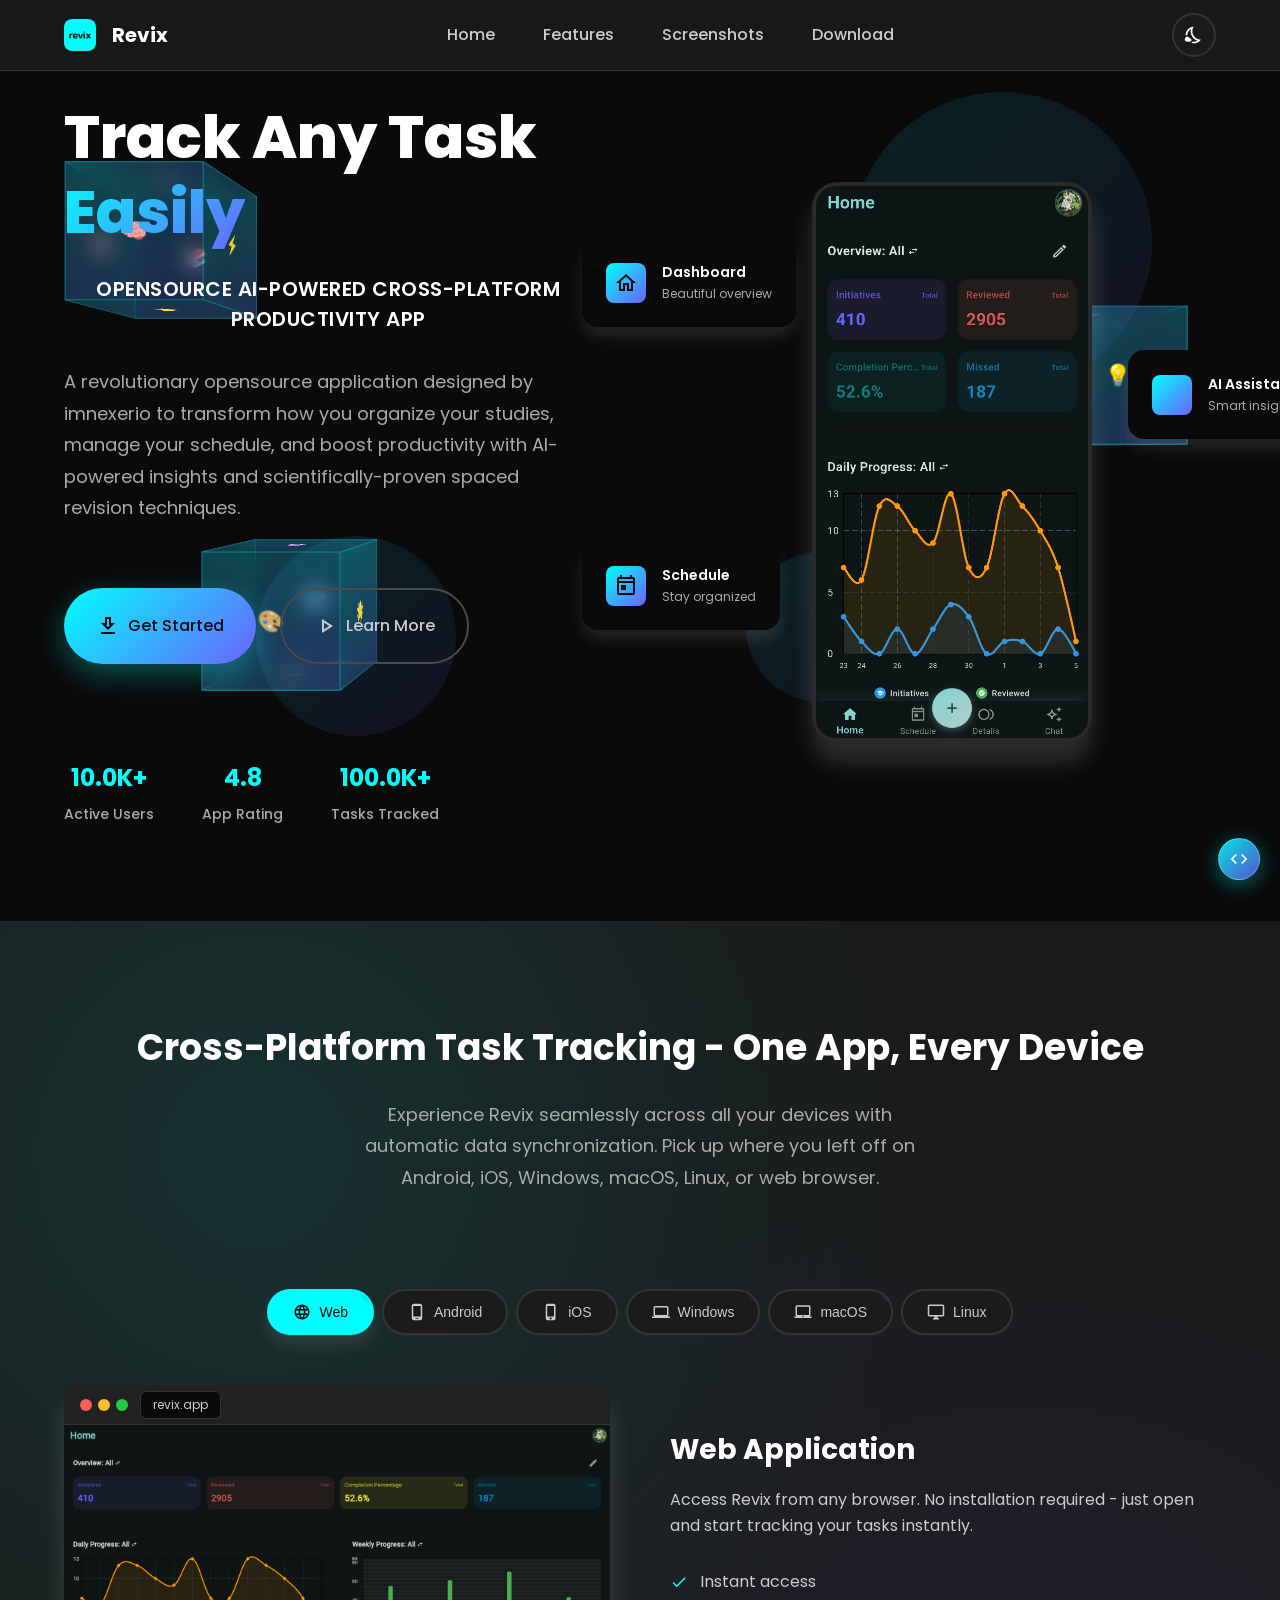
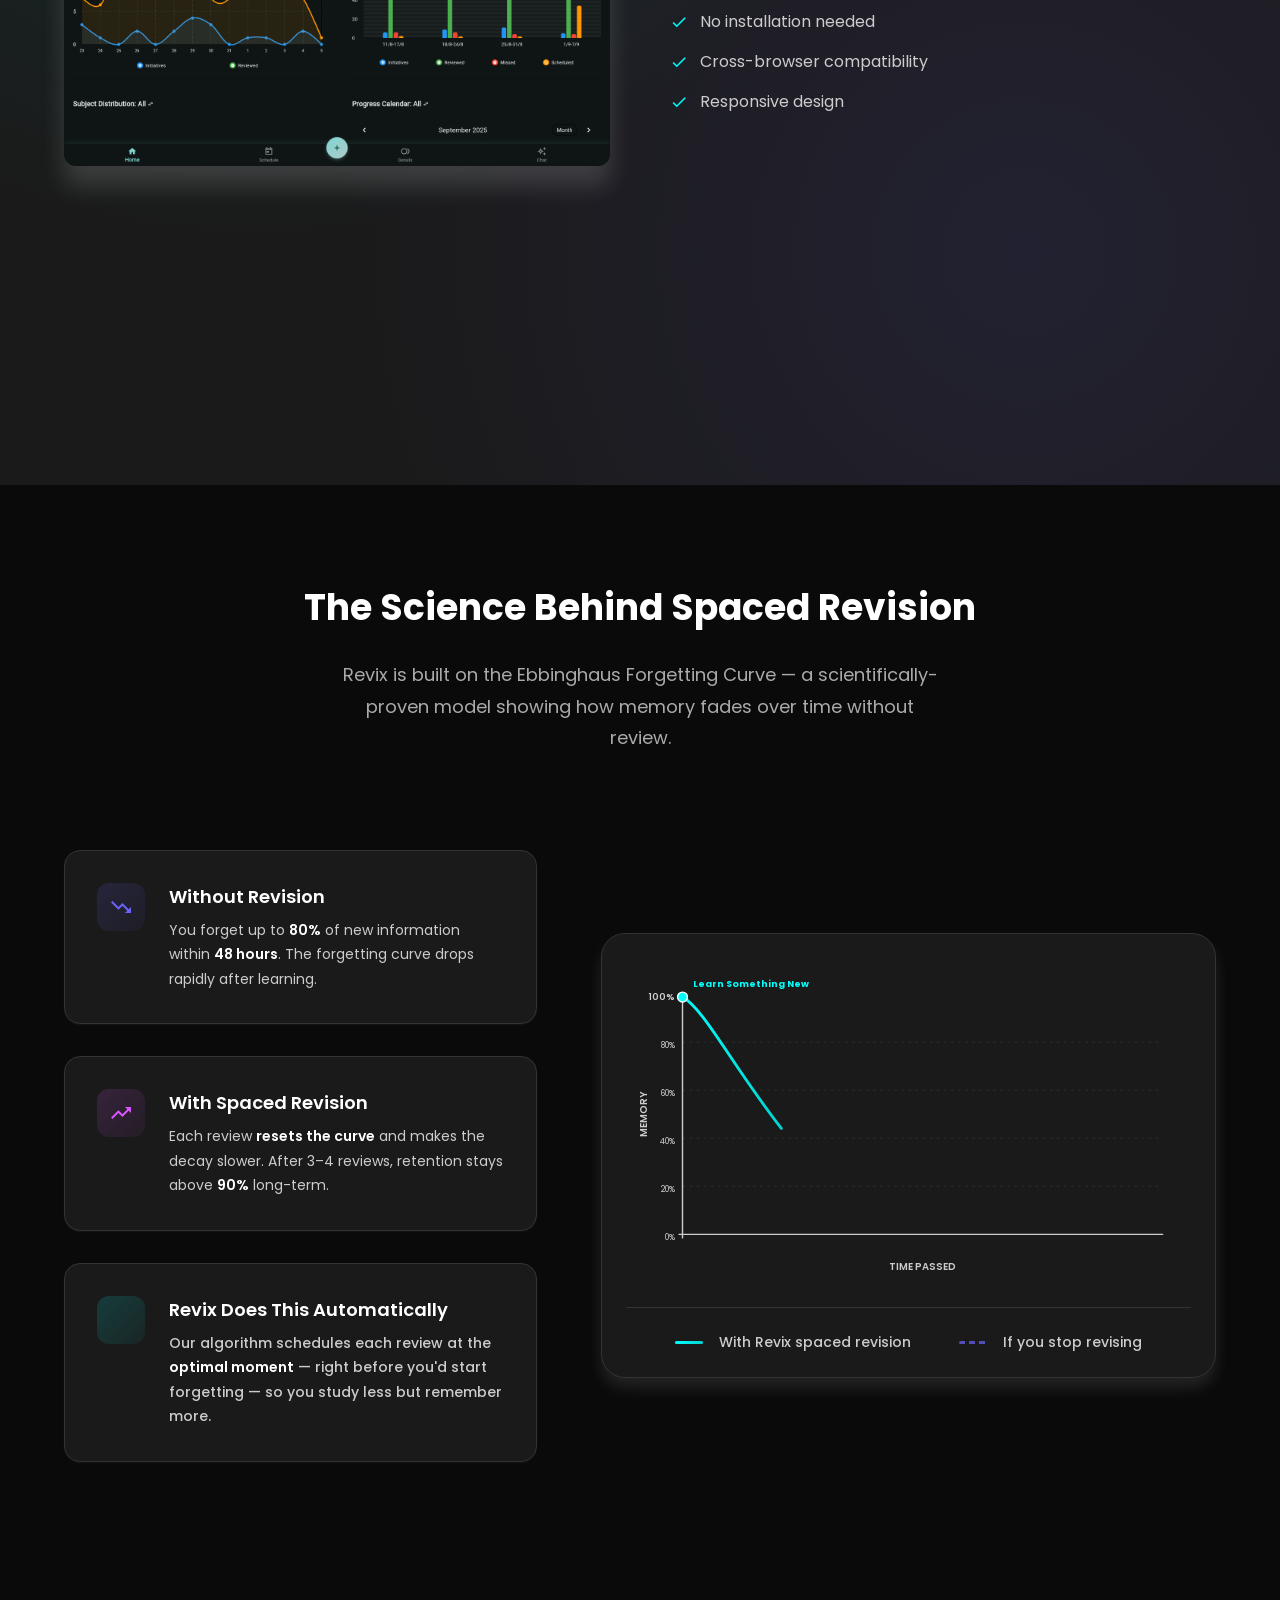
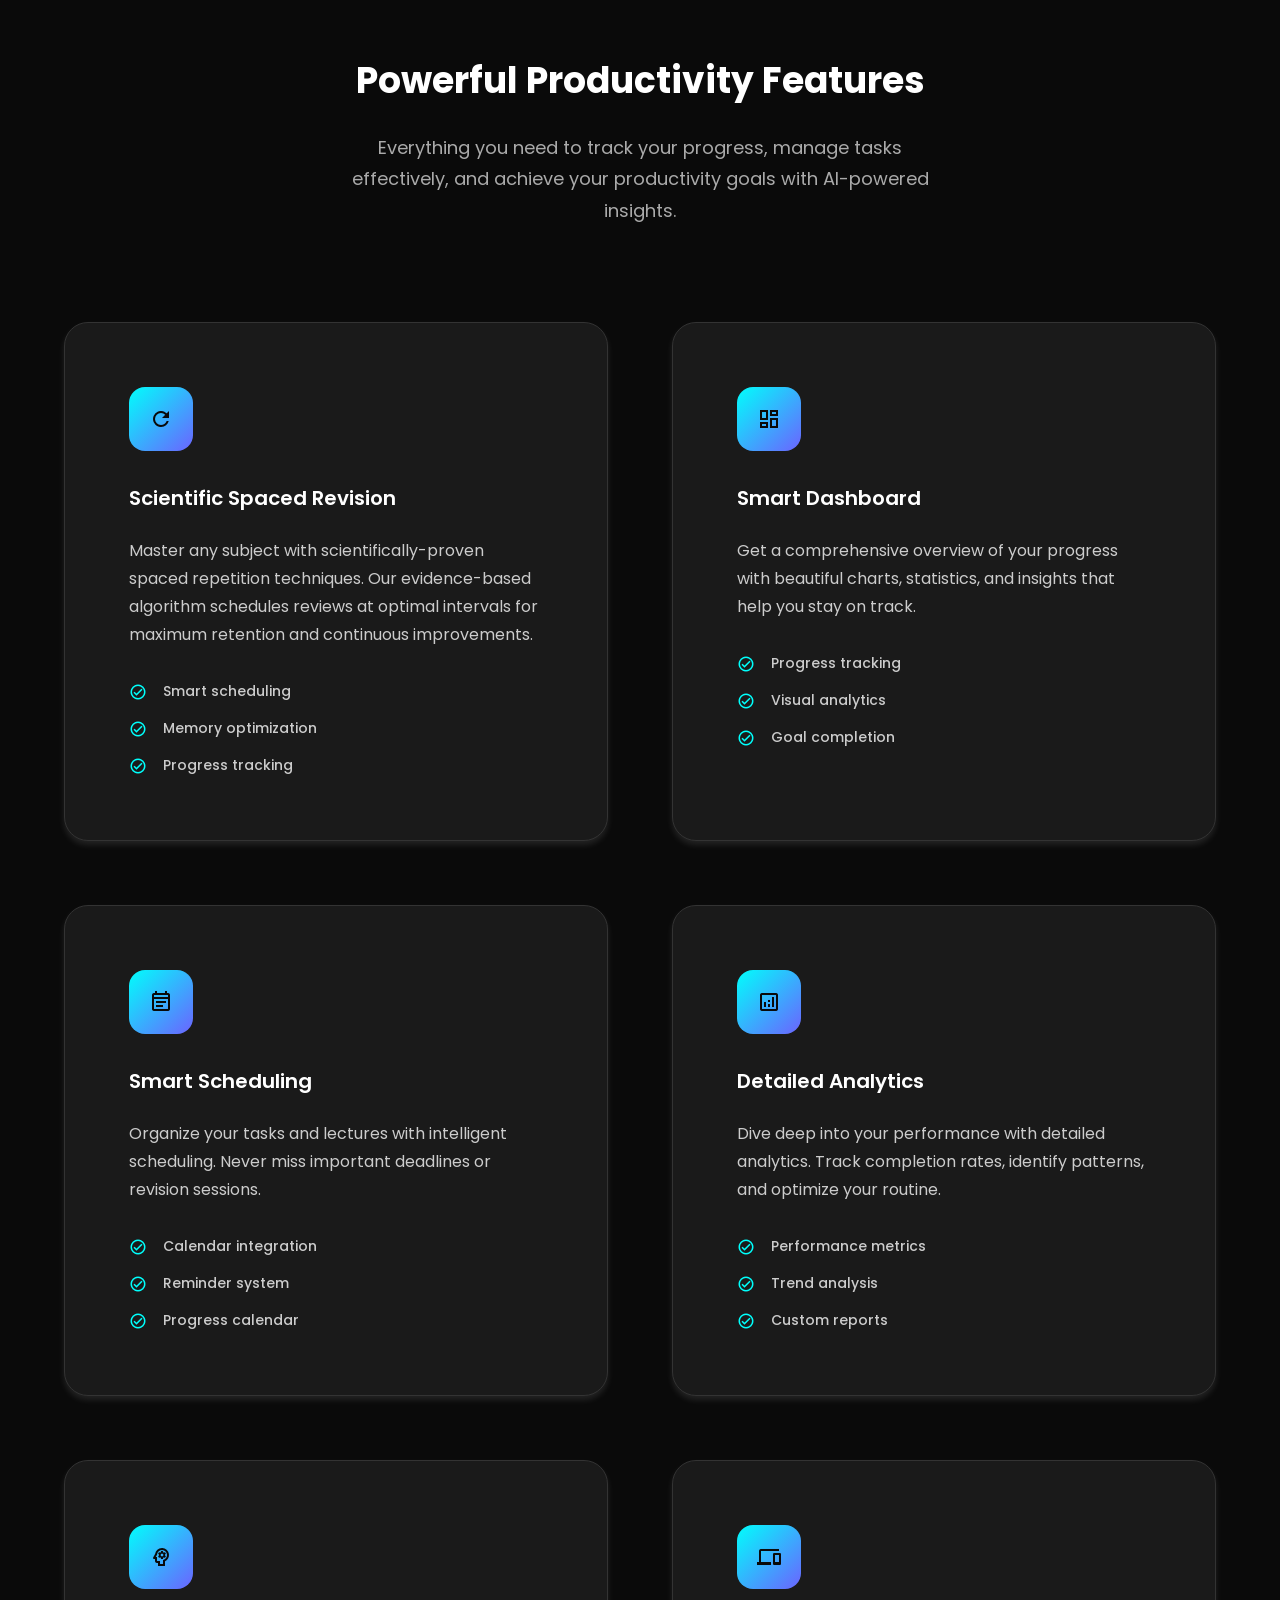
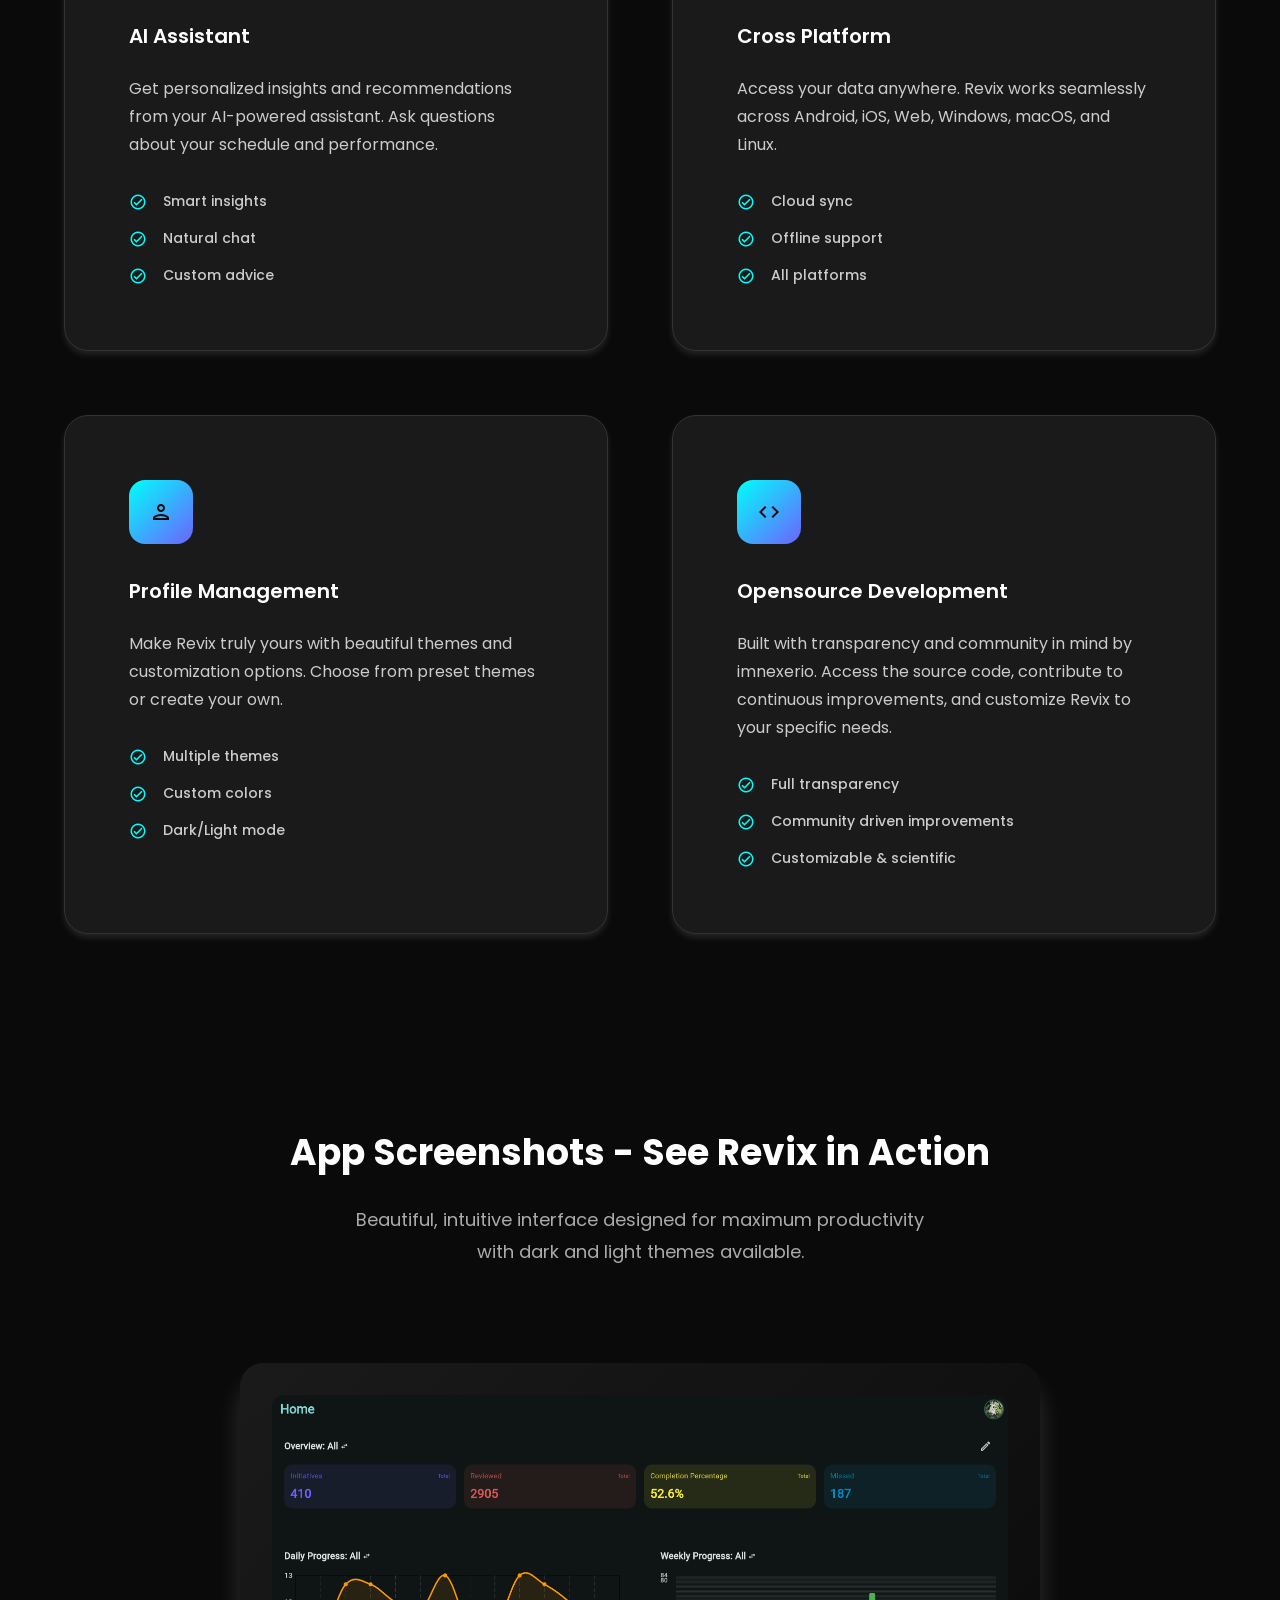
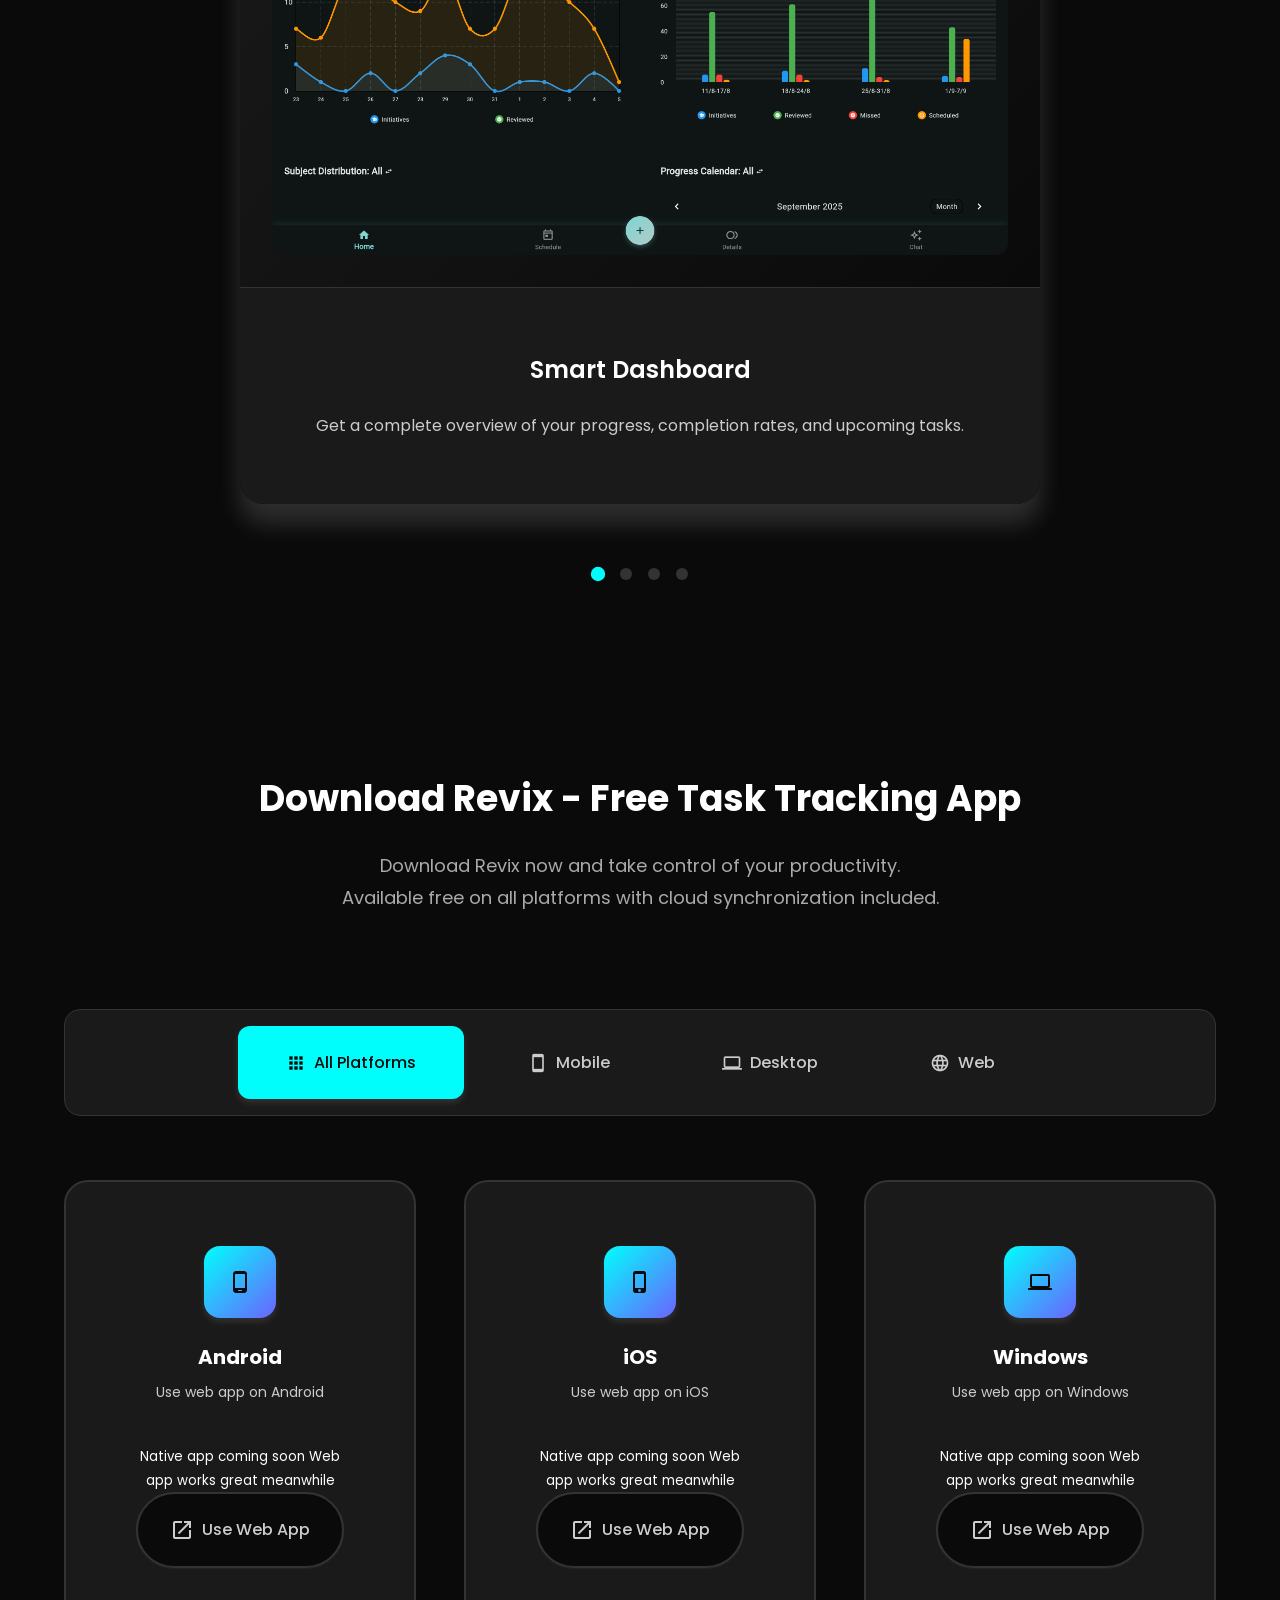
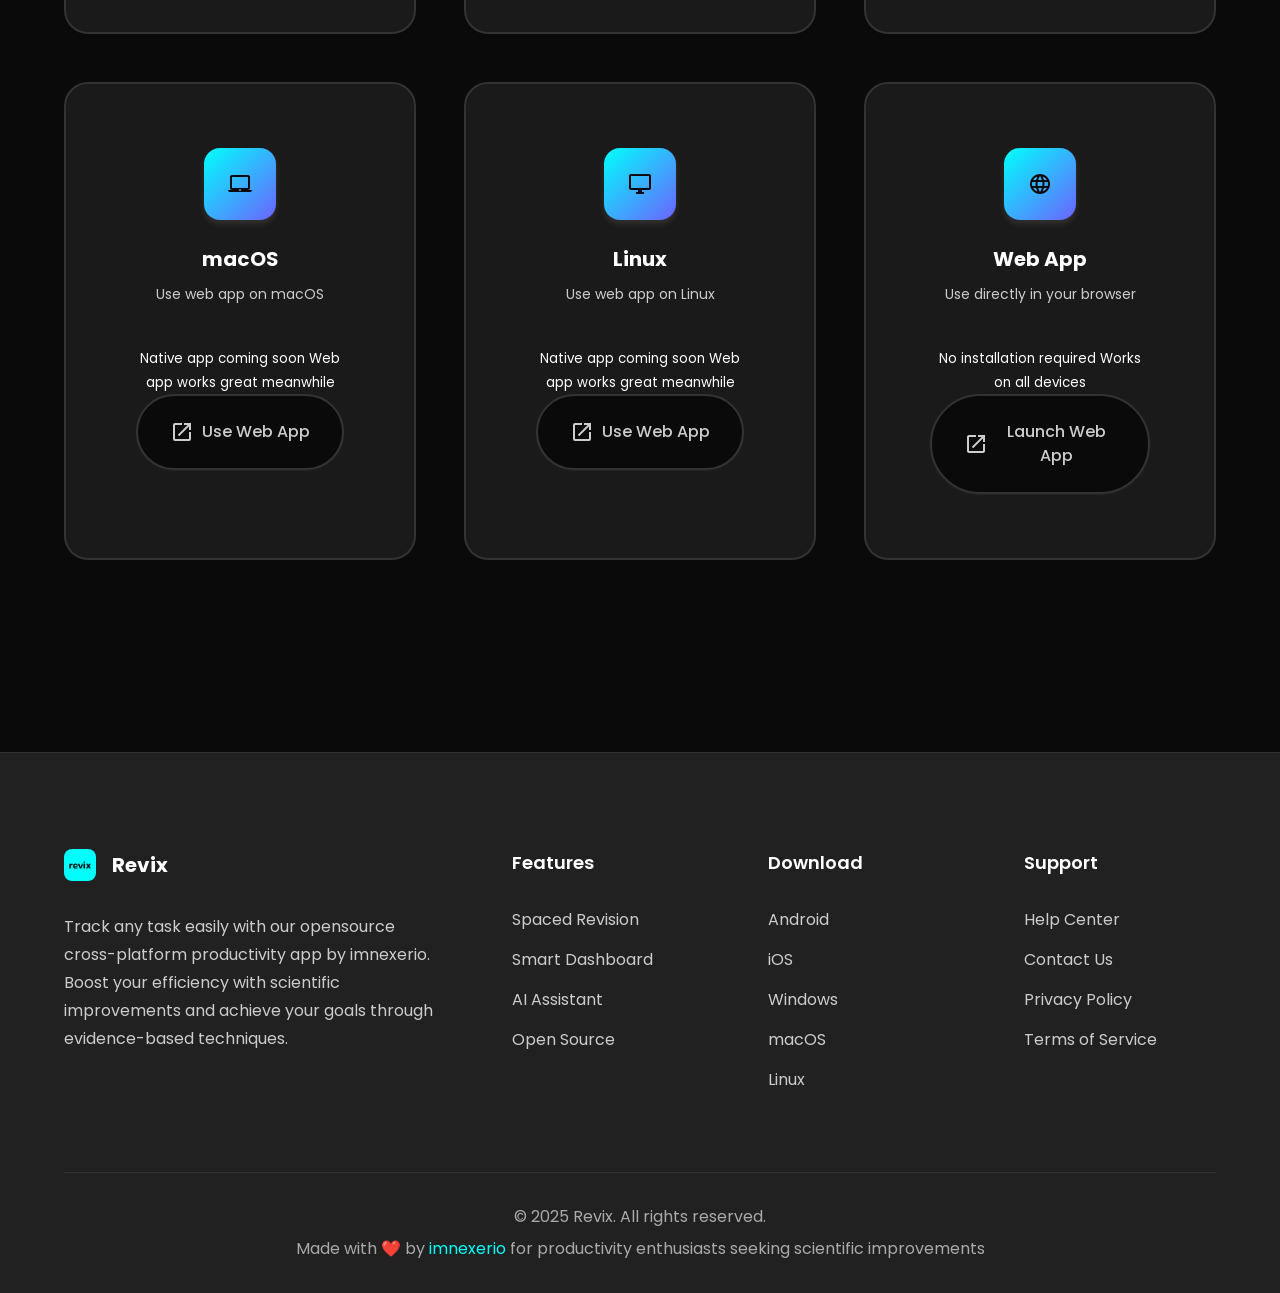
==== commit eb4fc5a5: "feat: enhance forgetting curve animation with segmented paths and sequential display" ====
--- a/Marketing-Site/index.html
+++ b/Marketing-Site/index.html
@@ -509,74 +509,85 @@
                             <text class="graph-axis-title" x="30" y="210" text-anchor="middle" font-size="14" font-weight="600" fill="currentColor" transform="rotate(-90, 30, 210)">MEMORY</text>
                             <text class="graph-axis-title" x="420" y="430" text-anchor="middle" font-size="14" font-weight="600" fill="currentColor">TIME PASSED</text>
 
-                            <!-- With revision - Main curve (solid) -->
-                            <path id="forgetting-curve-with-revision"
-                                class="curve-path"
-                                d="M 80 44 C 110 60, 150 140, 220 230
-                                   L 220 70
-                                   C 245 80, 320 130, 420 195
-                                   L 420 55
-                                   C 445 60, 530 85, 600 130
-                                   L 600 48
-                                   C 620 52, 700 65, 760 85"
-                                fill="none"
-                                stroke="url(#revision-gradient)"
-                                stroke-width="4"
-                                stroke-linecap="round"
-                                stroke-linejoin="round"/>
-
-                            <!-- Individual forgetting curves after each review (dashed, progressively flatter) -->
-                            <g class="review-forgetting-curves" opacity="0">
-                                <!-- Forgetting curve if user skips Review 1: continues dropping from (220, 230) -->
-                                <path class="review-decay-path"
-                                    d="M 220 230 C 280 280, 400 340, 550 360 C 650 368, 720 370, 760 372"
-                                    fill="none"
-                                    stroke="#6C63FF"
-                                    stroke-width="2.5"
-                                    stroke-dasharray="8,6"
-                                    stroke-linecap="round"
-                                    opacity="0.45"/>
-
-                                <!-- Forgetting curve if user skips Review 2: continues dropping from (420, 195) -->
-                                <path class="review-decay-path"
-                                    d="M 420 195 C 470 240, 560 300, 650 330 C 700 345, 740 352, 760 355"
-                                    fill="none"
-                                    stroke="#6C63FF"
-                                    stroke-width="2.5"
-                                    stroke-dasharray="8,6"
-                                    stroke-linecap="round"
-                                    opacity="0.35"/>
-
-                                <!-- Forgetting curve if user skips Review 3: continues dropping from (600, 130) -->
-                                <path class="review-decay-path"
-                                    d="M 600 130 C 630 160, 680 220, 720 255 C 740 270, 755 280, 760 285"
-                                    fill="none"
-                                    stroke="#6C63FF"
-                                    stroke-width="2.5"
-                                    stroke-dasharray="8,6"
-                                    stroke-linecap="round"
-                                    opacity="0.25"/>
+                            <!-- === Segmented curves for sequential animation === -->
+
+                            <!-- Segment 1: Initial decay after learning -->
+                            <path id="segment-1" class="curve-segment"
+                                d="M 80 44 C 110 60, 150 140, 220 230"
+                                fill="none" stroke="url(#revision-gradient)" stroke-width="4"
+                                stroke-linecap="round" stroke-linejoin="round"/>
+
+                            <!-- Branch 1: What happens if you DON'T revise at this point -->
+                            <path id="branch-1" class="branch-path"
+                                d="M 220 230 C 280 280, 400 340, 550 360 C 650 368, 720 370, 760 372"
+                                fill="none" stroke="#6C63FF" stroke-width="2.5"
+                                stroke-dasharray="8,6" stroke-linecap="round" opacity="0"/>
+
+                            <!-- Spike 1: Review brings memory back up -->
+                            <path id="spike-1" class="spike-path"
+                                d="M 220 230 L 220 70"
+                                fill="none" stroke="url(#revision-gradient)" stroke-width="4"
+                                stroke-linecap="round"/>
+
+                            <!-- Review 1 marker + label -->
+                            <g id="review-marker-1" class="review-marker" opacity="0">
+                                <line x1="220" y1="70" x2="220" y2="385" stroke="#DA56FF" stroke-width="2" stroke-dasharray="6,4" opacity="0.6"/>
+                                <text x="220" y="56" text-anchor="middle" font-size="12" font-weight="700" fill="#DA56FF">↓ Review 1</text>
                             </g>
 
-                            <!-- Revision spike markers (vertical lines) -->
-                            <g class="revision-markers" opacity="0">
-                                <line x1="220" y1="70" x2="220" y2="385" stroke="#DA56FF" stroke-width="2" stroke-dasharray="6,4" opacity="0.6"/>
+                            <!-- Segment 2: Decay after review 1 -->
+                            <path id="segment-2" class="curve-segment"
+                                d="M 220 70 C 245 80, 320 130, 420 195"
+                                fill="none" stroke="url(#revision-gradient)" stroke-width="4"
+                                stroke-linecap="round" stroke-linejoin="round"/>
+
+                            <!-- Branch 2: What happens if you DON'T revise at this point -->
+                            <path id="branch-2" class="branch-path"
+                                d="M 420 195 C 470 240, 560 300, 650 330 C 700 345, 740 352, 760 355"
+                                fill="none" stroke="#6C63FF" stroke-width="2.5"
+                                stroke-dasharray="8,6" stroke-linecap="round" opacity="0"/>
+
+                            <!-- Spike 2: Review brings memory back up -->
+                            <path id="spike-2" class="spike-path"
+                                d="M 420 195 L 420 55"
+                                fill="none" stroke="url(#revision-gradient)" stroke-width="4"
+                                stroke-linecap="round"/>
+
+                            <!-- Review 2 marker + label -->
+                            <g id="review-marker-2" class="review-marker" opacity="0">
                                 <line x1="420" y1="55" x2="420" y2="385" stroke="#DA56FF" stroke-width="2" stroke-dasharray="6,4" opacity="0.6"/>
+                                <text x="420" y="42" text-anchor="middle" font-size="12" font-weight="700" fill="#DA56FF">↓ Review 2</text>
+                            </g>
+
+                            <!-- Segment 3: Decay after review 2 -->
+                            <path id="segment-3" class="curve-segment"
+                                d="M 420 55 C 445 60, 530 85, 600 130"
+                                fill="none" stroke="url(#revision-gradient)" stroke-width="4"
+                                stroke-linecap="round" stroke-linejoin="round"/>
+
+                            <!-- Branch 3: What happens if you DON'T revise at this point -->
+                            <path id="branch-3" class="branch-path"
+                                d="M 600 130 C 630 160, 680 220, 720 255 C 740 270, 755 280, 760 285"
+                                fill="none" stroke="#6C63FF" stroke-width="2.5"
+                                stroke-dasharray="8,6" stroke-linecap="round" opacity="0"/>
+
+                            <!-- Spike 3: Review brings memory back up -->
+                            <path id="spike-3" class="spike-path"
+                                d="M 600 130 L 600 48"
+                                fill="none" stroke="url(#revision-gradient)" stroke-width="4"
+                                stroke-linecap="round"/>
+
+                            <!-- Review 3 marker + label -->
+                            <g id="review-marker-3" class="review-marker" opacity="0">
                                 <line x1="600" y1="48" x2="600" y2="385" stroke="#DA56FF" stroke-width="2" stroke-dasharray="6,4" opacity="0.6"/>
+                                <text x="600" y="36" text-anchor="middle" font-size="12" font-weight="700" fill="#DA56FF">↓ Review 3</text>
                             </g>
 
-                            <!-- Revision labels -->
-                            <g class="revision-labels" opacity="0">
-                                <g class="revision-label" transform="translate(220, 56)">
-                                    <text text-anchor="middle" font-size="12" font-weight="700" fill="#DA56FF">↓ Review 1</text>
-                                </g>
-                                <g class="revision-label" transform="translate(420, 42)">
-                                    <text text-anchor="middle" font-size="12" font-weight="700" fill="#DA56FF">↓ Review 2</text>
-                                </g>
-                                <g class="revision-label" transform="translate(600, 36)">
-                                    <text text-anchor="middle" font-size="12" font-weight="700" fill="#DA56FF">↓ Review 3</text>
-                                </g>
-                            </g>
+                            <!-- Segment 4: Final gentle decay (high retention) -->
+                            <path id="segment-4" class="curve-segment"
+                                d="M 600 48 C 620 52, 700 65, 760 85"
+                                fill="none" stroke="url(#revision-gradient)" stroke-width="4"
+                                stroke-linecap="round" stroke-linejoin="round"/>
 
                             <!-- Learn point -->
                             <g class="learn-point" opacity="0">
@@ -584,7 +595,7 @@
                                 <text x="95" y="30" font-size="13" font-weight="700" fill="#00FFFC">Learn Something New</text>
                             </g>
 
-                            <!-- Forgetting curve label -->
+                            <!-- Forgetting curves label -->
                             <g class="forgetting-label" opacity="0">
                                 <text x="560" y="310" font-size="14" font-weight="700" fill="url(#forgetting-gradient)">Forgetting Curves</text>
                                 <text x="560" y="328" font-size="11" fill="currentColor" opacity="0.5">(if you stop revising)</text>
--- a/Marketing-Site/style.css
+++ b/Marketing-Site/style.css
@@ -2392,85 +2392,11 @@
     font-family: var(--font-family);
 }
 
-/* --- SVG Path draw animation --- */
-.curve-path {
-    /* These will be set by JS after measuring path length */
-    stroke-dashoffset: 0;
-    transition: none;
-}
-
-.curve-path.hidden {
-    stroke-dashoffset: var(--path-length, 2000);
-}
-
-.curve-path.animate-draw {
-    animation: draw-curve 2.5s cubic-bezier(0.4, 0, 0.2, 1) forwards;
-}
-
-@keyframes draw-curve {
-    from {
-        stroke-dashoffset: var(--path-length, 2000);
-    }
-    to {
-        stroke-dashoffset: 0;
-    }
-}
-
-/* Dashed path needs its own dasharray restored after draw animation */
-#forgetting-curve-no-revision.animate-draw {
-    animation: draw-curve-dashed 2s cubic-bezier(0.4, 0, 0.2, 1) forwards;
-}
-
-@keyframes draw-curve-dashed {
-    from {
-        stroke-dashoffset: var(--path-length, 2000);
-        stroke-dasharray: var(--path-length, 2000);
-    }
-    to {
-        stroke-dashoffset: 0;
-        stroke-dasharray: var(--path-length, 2000);
-    }
-}
-
-/* After dashed draw completes, restore the original dash pattern */
-#forgetting-curve-no-revision.draw-complete {
-    stroke-dasharray: 10, 8;
-    stroke-dashoffset: 0;
-    transition: stroke-dasharray 0.6s ease;
-}
-
-/* Label fade-in animations */
-.science-section .learn-point,
-.science-section .revision-markers,
-.science-section .revision-labels,
-.science-section .review-forgetting-curves,
-.science-section .forgetting-label,
-.science-section .retention-label {
-    transition: opacity 0.6s ease;
-}
-
-.science-section.animated .learn-point {
-    animation: fade-in 0.5s ease 0.3s forwards;
-}
-
-.science-section.animated .revision-markers {
-    animation: fade-in 0.5s ease 1.8s forwards;
-}
-
-.science-section.animated .review-forgetting-curves {
-    animation: fade-in 0.8s ease 2.0s forwards;
-}
-
-.science-section.animated .revision-labels {
-    animation: fade-in 0.5s ease 2.0s forwards;
-}
-
-.science-section.animated .forgetting-label {
-    animation: fade-in 0.6s ease 2.3s forwards;
-}
-
-.science-section.animated .retention-label {
-    animation: fade-in 0.6s ease 2.8s forwards;
+/* --- SVG elements: transitions handled by JS --- */
+.curve-segment,
+.spike-path,
+.branch-path {
+    /* All path drawing is controlled via inline styles from JS */
 }
 
 @keyframes fade-in {
--- a/Marketing-Site/style.css
+++ b/Marketing-Site/style.css
@@ -2392,85 +2392,11 @@
     font-family: var(--font-family);
 }
 
-/* --- SVG Path draw animation --- */
-.curve-path {
-    /* These will be set by JS after measuring path length */
-    stroke-dashoffset: 0;
-    transition: none;
-}
-
-.curve-path.hidden {
-    stroke-dashoffset: var(--path-length, 2000);
-}
-
-.curve-path.animate-draw {
-    animation: draw-curve 2.5s cubic-bezier(0.4, 0, 0.2, 1) forwards;
-}
-
-@keyframes draw-curve {
-    from {
-        stroke-dashoffset: var(--path-length, 2000);
-    }
-    to {
-        stroke-dashoffset: 0;
-    }
-}
-
-/* Dashed path needs its own dasharray restored after draw animation */
-#forgetting-curve-no-revision.animate-draw {
-    animation: draw-curve-dashed 2s cubic-bezier(0.4, 0, 0.2, 1) forwards;
-}
-
-@keyframes draw-curve-dashed {
-    from {
-        stroke-dashoffset: var(--path-length, 2000);
-        stroke-dasharray: var(--path-length, 2000);
-    }
-    to {
-        stroke-dashoffset: 0;
-        stroke-dasharray: var(--path-length, 2000);
-    }
-}
-
-/* After dashed draw completes, restore the original dash pattern */
-#forgetting-curve-no-revision.draw-complete {
-    stroke-dasharray: 10, 8;
-    stroke-dashoffset: 0;
-    transition: stroke-dasharray 0.6s ease;
-}
-
-/* Label fade-in animations */
-.science-section .learn-point,
-.science-section .revision-markers,
-.science-section .revision-labels,
-.science-section .review-forgetting-curves,
-.science-section .forgetting-label,
-.science-section .retention-label {
-    transition: opacity 0.6s ease;
-}
-
-.science-section.animated .learn-point {
-    animation: fade-in 0.5s ease 0.3s forwards;
-}
-
-.science-section.animated .revision-markers {
-    animation: fade-in 0.5s ease 1.8s forwards;
-}
-
-.science-section.animated .review-forgetting-curves {
-    animation: fade-in 0.8s ease 2.0s forwards;
-}
-
-.science-section.animated .revision-labels {
-    animation: fade-in 0.5s ease 2.0s forwards;
-}
-
-.science-section.animated .forgetting-label {
-    animation: fade-in 0.6s ease 2.3s forwards;
-}
-
-.science-section.animated .retention-label {
-    animation: fade-in 0.6s ease 2.8s forwards;
+/* --- SVG elements: transitions handled by JS --- */
+.curve-segment,
+.spike-path,
+.branch-path {
+    /* All path drawing is controlled via inline styles from JS */
 }
 
 @keyframes fade-in {
